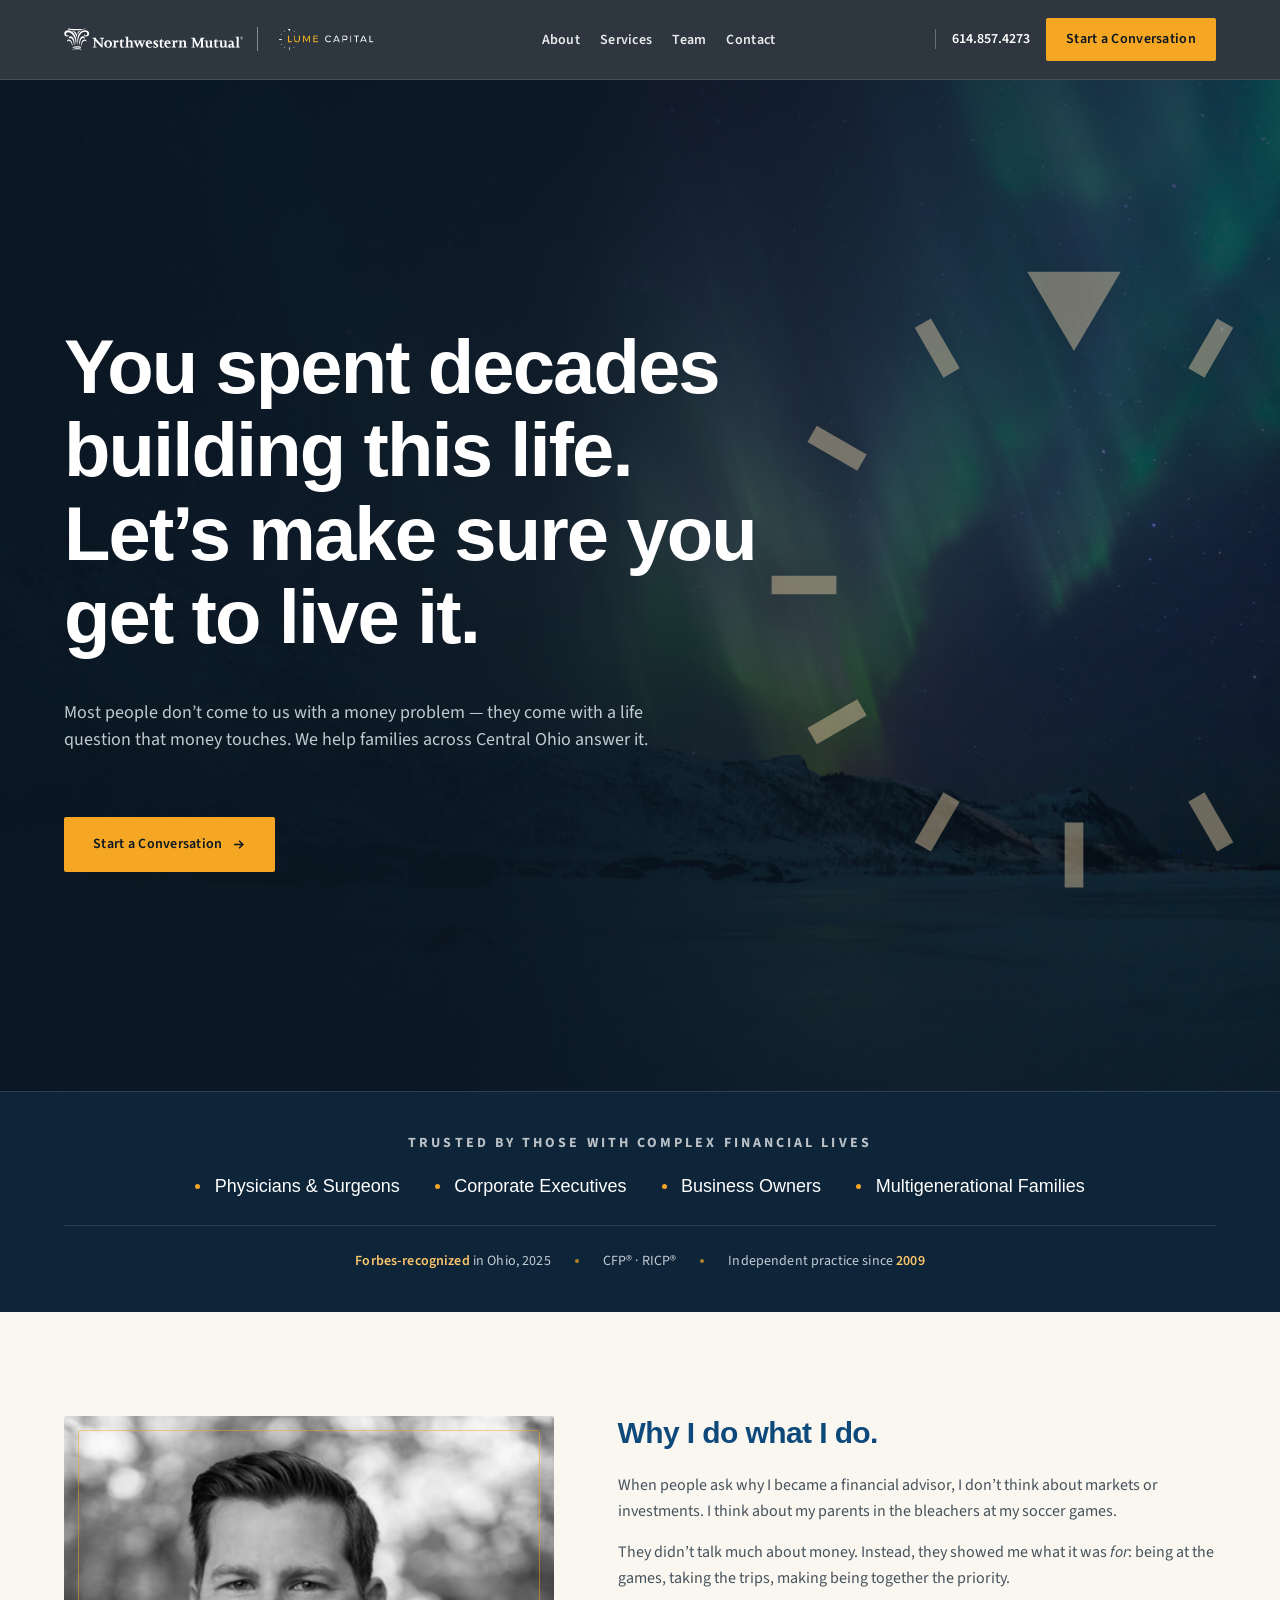
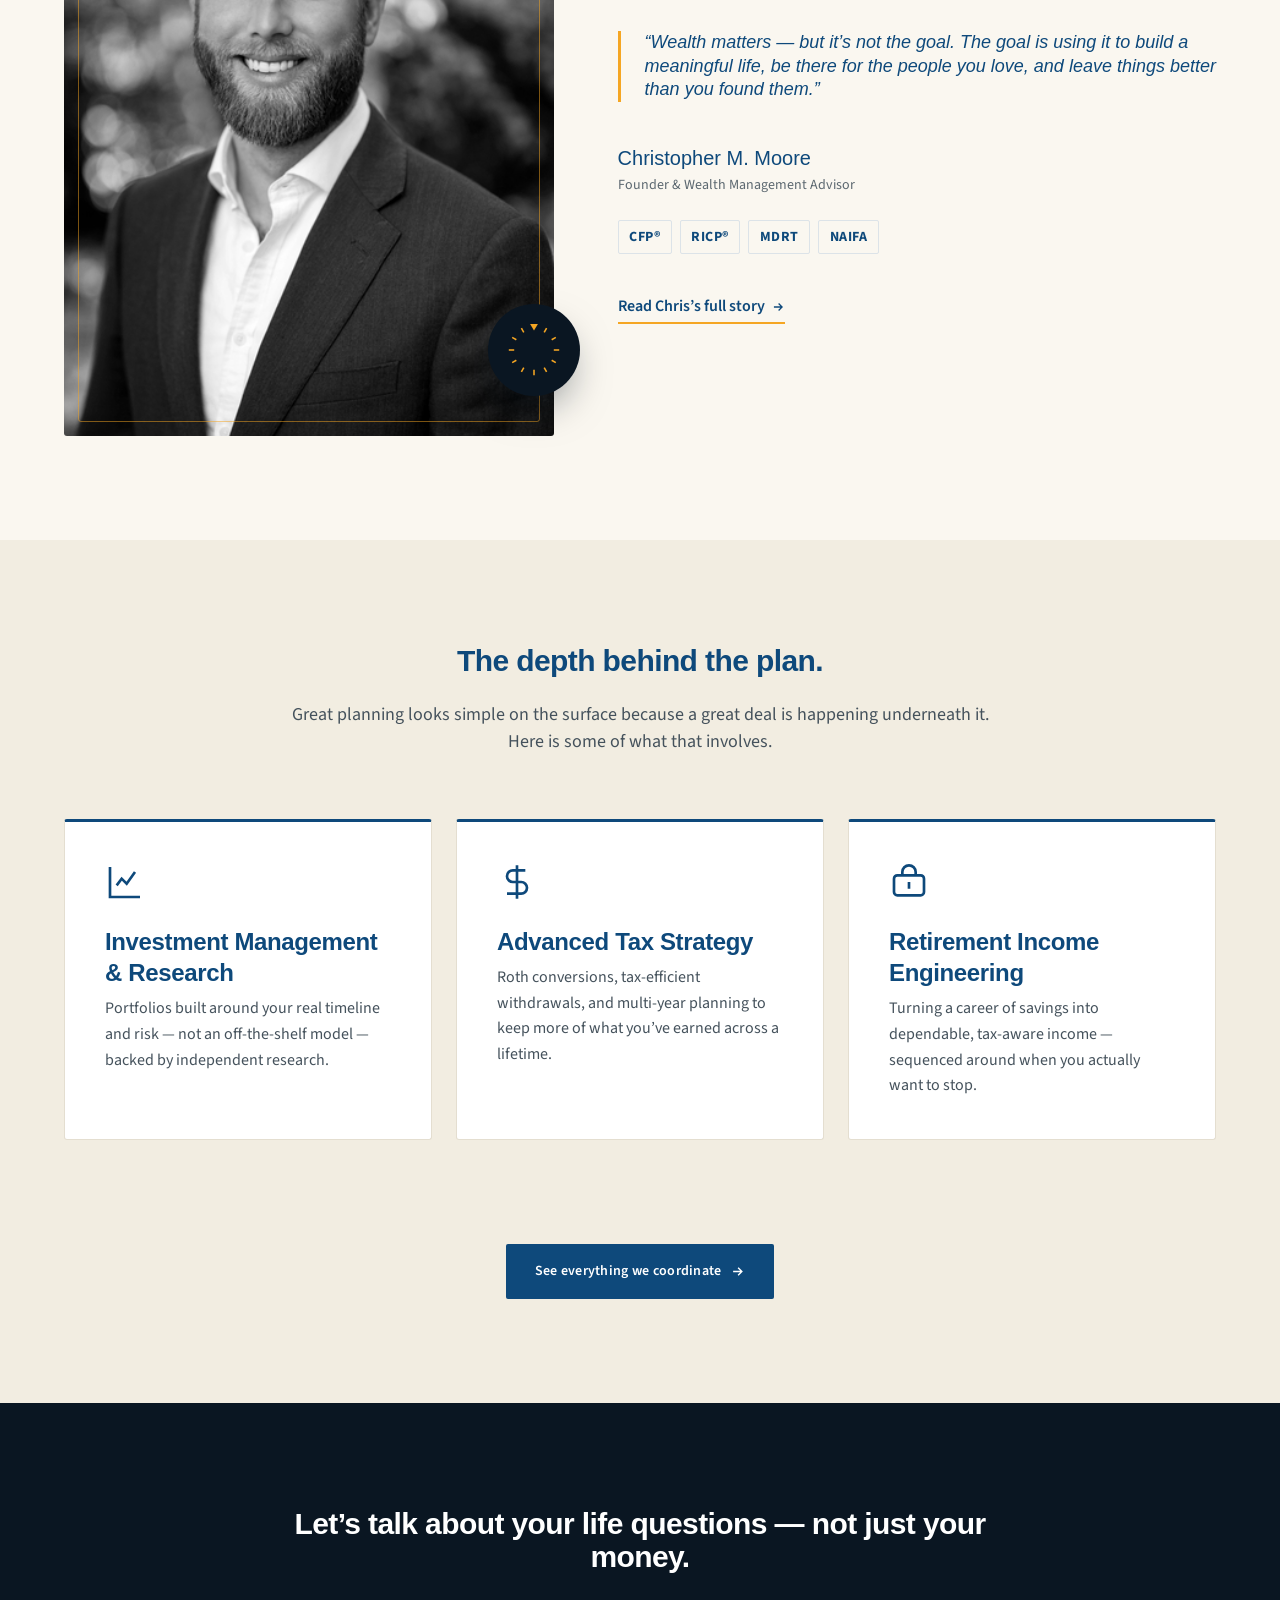
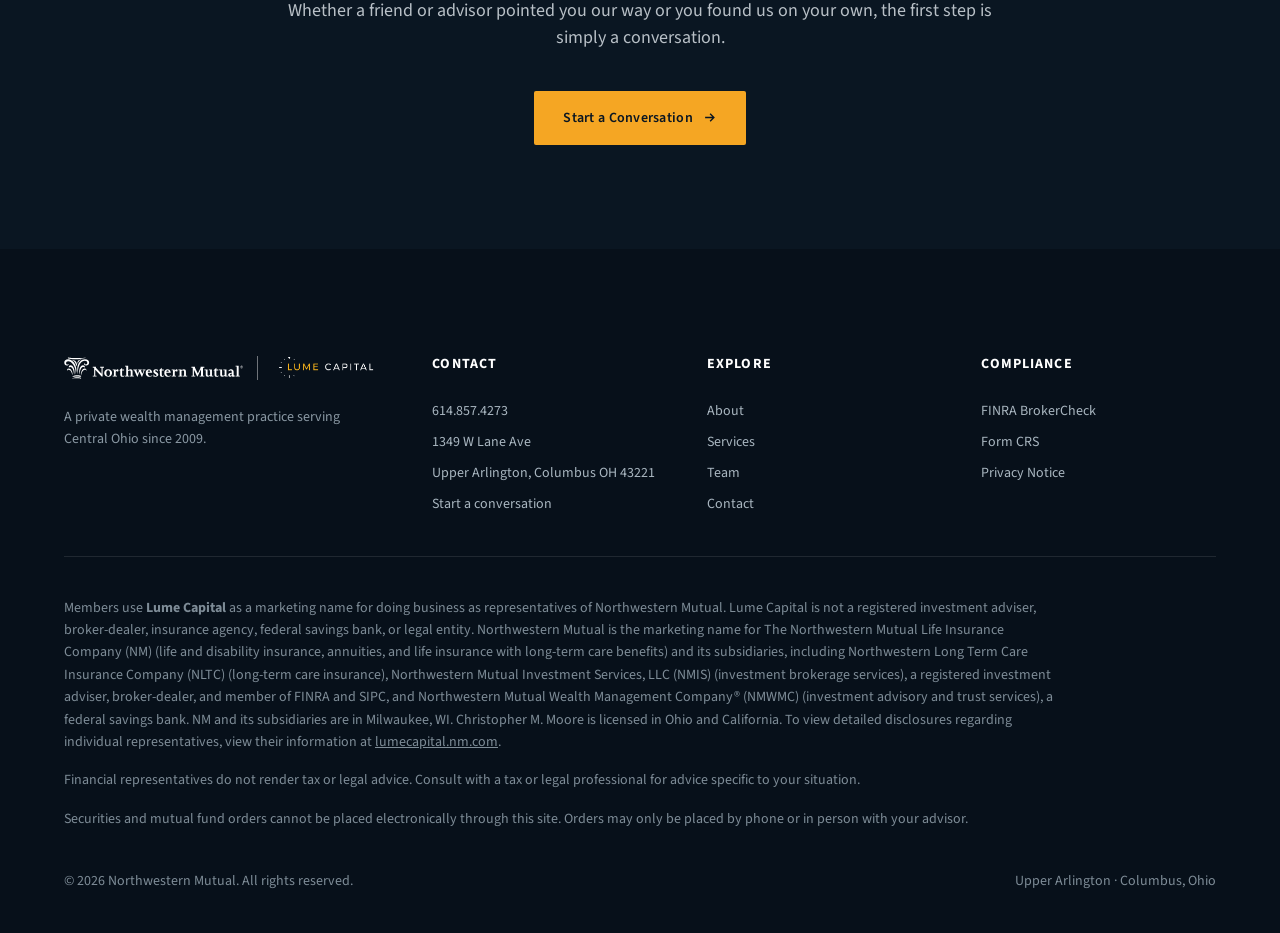
==== index.html @ 6fe20950 "Restructure the Lume site to fit the NWM TWM section catalogue A parallel variant of the single-page" ====
<!DOCTYPE html>
<html lang="en">
<head>
<meta charset="utf-8">
<meta name="viewport" content="width=device-width, initial-scale=1">
<meta name="robots" content="noindex, nofollow">
<title>Lume Capital | Private Wealth Management &middot; Columbus, Ohio</title>
<meta name="description" content="A private wealth management practice serving Central Ohio since 2009. We help physicians, executives, business owners, and families answer the life questions that money touches.">
<link rel="preconnect" href="https://fonts.googleapis.com">
<link rel="preconnect" href="https://fonts.gstatic.com" crossorigin>
<link href="https://fonts.googleapis.com/css2?family=Fraunces:opsz,wght@9..144,500;9..144,600&family=Source+Sans+3:wght@300;400;500;600;700&display=swap" rel="stylesheet">
<link rel="stylesheet" href="lume.css">
</head>
<body>

<!-- ===================================================== LUME DIAL (reusable symbol) -->
<svg width="0" height="0" style="position:absolute;pointer-events:none;" aria-hidden="true" focusable="false">
  <symbol id="lumeDial" viewBox="0 0 100 100">
    <polygon points="43.5,6.5 56.5,6.5 50,17.5" fill="currentColor"/>
    <g stroke="currentColor" stroke-width="2.6" fill="none">
      <line x1="50" y1="8" x2="50" y2="16" transform="rotate(30 50 50)"/>
      <line x1="50" y1="8" x2="50" y2="16" transform="rotate(60 50 50)"/>
      <line x1="50" y1="8" x2="50" y2="17" transform="rotate(90 50 50)"/>
      <line x1="50" y1="8" x2="50" y2="16" transform="rotate(120 50 50)"/>
      <line x1="50" y1="8" x2="50" y2="16" transform="rotate(150 50 50)"/>
      <line x1="50" y1="8" x2="50" y2="17" transform="rotate(180 50 50)"/>
      <line x1="50" y1="8" x2="50" y2="16" transform="rotate(210 50 50)"/>
      <line x1="50" y1="8" x2="50" y2="16" transform="rotate(240 50 50)"/>
      <line x1="50" y1="8" x2="50" y2="17" transform="rotate(270 50 50)"/>
      <line x1="50" y1="8" x2="50" y2="16" transform="rotate(300 50 50)"/>
      <line x1="50" y1="8" x2="50" y2="16" transform="rotate(330 50 50)"/>
    </g>
  </symbol>
</svg>

<header class="site-nav">
  <nav aria-label="Primary">
    <a href="index.html" class="brand" aria-label="Northwestern Mutual, Lume Capital">
      <img src="nwm-logo-horizontal-white.svg" alt="Northwestern Mutual" class="brand-nwm">
      <span class="brand-divider" aria-hidden="true"></span>
      <img src="PNG/2_LumeCapital_FullColor_Reverse_Horizontal.png" alt="Lume Capital" class="brand-lume">
    </a>
    <ul class="nav-links">
      <li><a href="about.html">About</a></li>
      <li><a href="services.html">Services</a></li>
      <li><a href="team.html">Team</a></li>
      <li><a href="contact.html">Contact</a></li>
    </ul>
    <div class="nav-cta">
      <!-- FLAG: every current Lume material (Service Calendar FINAL, both AP pieces) lists
           614.222.6065 as the practice number. 614.857.4273 is James Taylor's direct line
           in the legacy site content. Confirm with Chris before launch. -->
      <span class="nav-divider" aria-hidden="true"></span>
      <a href="tel:+16148574273" class="nav-phone">614.857.4273</a>
      <a href="contact.html" class="btn btn-gold">Start a Conversation</a>
    </div>
    <button class="hamburger" aria-label="Open menu" aria-expanded="false" aria-controls="mobileDrawer" id="hamburgerBtn">
      <svg viewBox="0 0 24 24" fill="none" stroke="#FFFFFF" stroke-width="2"><line x1="3" y1="6" x2="21" y2="6"/><line x1="3" y1="12" x2="21" y2="12"/><line x1="3" y1="18" x2="21" y2="18"/></svg>
    </button>
  </nav>
  <div class="mobile-drawer" id="mobileDrawer">
    <ul>
      <li><a href="about.html">About</a></li>
      <li><a href="services.html">Services</a></li>
      <li><a href="team.html">Team</a></li>
      <li><a href="contact.html">Contact</a></li>
    </ul>
    <div class="mobile-contact">
      <a href="tel:+16148574273" class="nav-phone">614.857.4273</a>
      <a href="contact.html" class="btn btn-gold">Start a Conversation</a>
    </div>
  </div>
</header>

<main id="top">

  <!-- ===================================================== HERO BANNER (1 of 1 on this page)
       TWM Hero Banner 1 — full-width background image, horizontal overlay, Title,
       Subtitle, one CTA. The original eyebrow, two-tone glow headline, second CTA and
       trust bar have no element here; the trust bar moves to the band below. -->
  <section class="hero has-photo">
    <img class="hero-photo" src="hero-northern-lights.jpg" alt=""
         aria-hidden="true" decoding="async" fetchpriority="high">
    <svg class="hero-dial" aria-hidden="true"><use href="#lumeDial"/></svg>
    <div class="hero-inner">
      <div class="hero-copy">
        <h1>You spent decades building this life.<br>Let&rsquo;s make sure you get to live it.</h1>
        <p class="lead">Most people don&rsquo;t come to us with a money problem &mdash; they come with a life question that money touches. We help families across Central Ohio answer it.</p>
        <div class="hero-cta-row">
          <a href="contact.html" class="btn btn-gold">Start a Conversation
            <svg viewBox="0 0 24 24" fill="none" stroke="currentColor" stroke-width="2.2"><path d="M5 12h14M13 6l6 6-6 6"/></svg>
          </a>
        </div>
      </div>
    </div>
  </section>

  <!-- ===================================================== PROOF / AUDIENCE + TRUST -->
  <div class="proof">
    <div class="container proof-inner">
      <span class="proof-label">Trusted by those with complex financial lives</span>
      <div class="proof-items">
        <span class="proof-item">Physicians &amp; Surgeons</span>
        <span class="proof-item">Corporate Executives</span>
        <span class="proof-item">Business Owners</span>
        <span class="proof-item">Multigenerational Families</span>
      </div>
      <div class="trust-line">
        <span><b>Forbes-recognized</b> in Ohio, 2025</span>
        <span class="dot" aria-hidden="true"></span>
        <span>CFP&reg; &middot; RICP&reg;</span>
        <span class="dot" aria-hidden="true"></span>
        <span>Independent practice since <b>2009</b></span>
      </div>
    </div>
  </div>

  <!-- ===================================================== STORY TEASER
       TWM Singular Content 7 — Image Left of Text, optional CTA. The full story lives on
       the About page; this is the condensed version that routes there. -->
  <section id="story" class="story">
    <div class="container">
      <div class="story-grid">
        <div class="story-media">
          <img src="chris-moore-pic.jpg" alt="Christopher M. Moore, founder of Lume Capital, in the firm's Columbus office">
          <span class="story-frame" aria-hidden="true"></span>
          <span class="dial-badge" aria-hidden="true">
            <svg class="dial"><use href="#lumeDial"/></svg>
          </span>
        </div>
        <div class="story-copy">
          <h2>Why I do what I&nbsp;do.</h2>
          <p style="margin-top:var(--space-md);">When people ask why I became a financial advisor, I don&rsquo;t think about markets or investments. I think about my parents in the bleachers at my soccer games.</p>
          <p style="margin-top:var(--space-sm);">They didn&rsquo;t talk much about money. Instead, they showed me what it was <em>for</em>: being at the games, taking the trips, making being together the priority.</p>
          <blockquote>&ldquo;Wealth matters &mdash; but it&rsquo;s not the goal. The goal is using it to build a meaningful life, be there for the people you love, and leave things better than you found them.&rdquo;</blockquote>
          <div class="sig">
            <div class="name">Christopher M. Moore</div>
            <div class="role">Founder &amp; Wealth Management Advisor</div>
            <div class="credmarks"><span>CFP&reg;</span><span>RICP&reg;</span><span>MDRT</span><span>NAIFA</span></div>
          </div>
          <p style="margin-top:var(--space-lg);">
            <a href="about.html" class="textlink">Read Chris&rsquo;s full story
              <svg viewBox="0 0 24 24" fill="none" stroke="currentColor" stroke-width="2.2"><path d="M5 12h14M13 6l6 6-6 6"/></svg>
            </a>
          </p>
        </div>
      </div>
    </div>
  </section>

  <!-- ===================================================== CAPABILITIES TEASER
       TWM Multi-Item Content 7 — 3-column text, left justified. Routes to Services. -->
  <section id="capabilities-teaser" style="background:var(--paper-2);">
    <div class="container">
      <div class="section-head center">
        <h2>The depth behind the plan.</h2>
        <p class="lead">Great planning looks simple on the surface because a great deal is happening underneath it. Here is some of what that involves.</p>
      </div>
      <div class="cap-grid">
        <article class="cap-card">
          <div class="cap-ico"><svg viewBox="0 0 24 24" fill="none" stroke="currentColor" stroke-width="1.6"><path d="M3 3v18h18"/><path d="M7 14l3-4 3 3 5-7"/></svg></div>
          <h3>Investment Management &amp; Research</h3>
          <p>Portfolios built around your real timeline and risk &mdash; not an off-the-shelf model &mdash; backed by independent research.</p>
        </article>
        <article class="cap-card">
          <div class="cap-ico"><svg viewBox="0 0 24 24" fill="none" stroke="currentColor" stroke-width="1.6"><path d="M12 2v20M17 5H9.5a3.5 3.5 0 000 7h5a3.5 3.5 0 010 7H6"/></svg></div>
          <h3>Advanced Tax Strategy</h3>
          <p>Roth conversions, tax-efficient withdrawals, and multi-year planning to keep more of what you&rsquo;ve earned across a lifetime.</p>
        </article>
        <article class="cap-card">
          <div class="cap-ico"><svg viewBox="0 0 24 24" fill="none" stroke="currentColor" stroke-width="1.6"><rect x="3" y="8" width="18" height="12" rx="2"/><path d="M8 8V6a4 4 0 018 0v2M12 12v4"/></svg></div>
          <h3>Retirement Income Engineering</h3>
          <p>Turning a career of savings into dependable, tax-aware income &mdash; sequenced around when you actually want to stop.</p>
        </article>
      </div>
      <div class="blueprint-cta">
        <a href="services.html" class="btn btn-navy">See everything we coordinate
          <svg viewBox="0 0 24 24" fill="none" stroke="currentColor" stroke-width="2.2"><path d="M5 12h14M13 6l6 6-6 6"/></svg>
        </a>
      </div>
    </div>
  </section>

  <!-- ===================================================== CLOSING CTA
       TWM Singular Content 3 — heading, message, optional CTA, background colour only. -->
  <section class="ink-section">
    <div class="container">
      <div class="section-head center" style="margin-bottom:var(--space-lg);">
        <h2>Let&rsquo;s talk about your life questions &mdash; not just your money.</h2>
        <p class="lead">Whether a friend or advisor pointed you our way or you found us on your own, the first step is simply a conversation.</p>
      </div>
      <div class="blueprint-cta" style="margin-top:0;">
        <a href="contact.html" class="btn btn-gold">Start a Conversation
          <svg viewBox="0 0 24 24" fill="none" stroke="currentColor" stroke-width="2.2"><path d="M5 12h14M13 6l6 6-6 6"/></svg>
        </a>
      </div>
    </div>
  </section>

</main>

<footer>
  <div class="container">
    <div class="footer-top">
      <div class="footer-brand">
        <div class="brand">
          <img src="nwm-logo-horizontal-white.svg" alt="Northwestern Mutual" class="brand-nwm">
          <span class="brand-divider" aria-hidden="true"></span>
          <img src="PNG/2_LumeCapital_FullColor_Reverse_Horizontal.png" alt="Lume Capital" class="brand-lume">
        </div>
        <p>A private wealth management practice serving Central Ohio since 2009.</p>
      </div>
      <div class="footer-col">
        <h5>Contact</h5>
        <ul>
          <li><a href="tel:+16148574273">614.857.4273</a></li>
          <li>1349 W Lane Ave</li>
          <li>Upper Arlington, Columbus OH 43221</li>
          <li><a href="contact.html">Start a conversation</a></li>
        </ul>
      </div>
      <div class="footer-col">
        <h5>Explore</h5>
        <ul>
          <li><a href="about.html">About</a></li>
          <li><a href="services.html">Services</a></li>
          <li><a href="team.html">Team</a></li>
          <li><a href="contact.html">Contact</a></li>
        </ul>
      </div>
      <div class="footer-col">
        <h5>Compliance</h5>
        <ul>
          <li><a href="#">FINRA BrokerCheck</a></li>
          <li><a href="#">Form CRS</a></li>
          <li><a href="#">Privacy Notice</a></li>
        </ul>
      </div>
    </div>
    <div class="footer-legal">
      <p>Members use <strong>Lume Capital</strong> as a marketing name for doing business as representatives of Northwestern Mutual. Lume Capital is not a registered investment adviser, broker-dealer, insurance agency, federal savings bank, or legal entity. Northwestern Mutual is the marketing name for The Northwestern Mutual Life Insurance Company (NM) (life and disability insurance, annuities, and life insurance with long-term care benefits) and its subsidiaries, including Northwestern Long Term Care Insurance Company (NLTC) (long-term care insurance), Northwestern Mutual Investment Services, LLC (NMIS) (investment brokerage services), a registered investment adviser, broker-dealer, and member of FINRA and SIPC, and Northwestern Mutual Wealth Management Company&reg; (NMWMC) (investment advisory and trust services), a federal savings bank. NM and its subsidiaries are in Milwaukee, WI. Christopher M. Moore is licensed in Ohio and California. To view detailed disclosures regarding individual representatives, view their information at <a href="https://lumecapital.nm.com">lumecapital.nm.com</a>.</p>
      <p>Financial representatives do not render tax or legal advice. Consult with a tax or legal professional for advice specific to your situation.</p>
      <p>Securities and mutual fund orders cannot be placed electronically through this site. Orders may only be placed by phone or in person with your advisor.</p>
    </div>
    <div class="footer-bottom">
      <span>&copy; 2026 Northwestern Mutual. All rights reserved.</span>
      <span>Upper Arlington &middot; Columbus, Ohio</span>
    </div>
  </div>
</footer>

<script>
  // Mobile drawer. This is the only JavaScript in the build — navigation, not motion.
  // The scroll-reveal IntersectionObserver from the single-page version is gone: TWM
  // permits hover states and accordions, not movement triggered by scrolling.
  document.getElementById('hamburgerBtn').addEventListener('click', function () {
    var drawer = document.getElementById('mobileDrawer');
    var isOpen = drawer.classList.toggle('open');
    this.setAttribute('aria-expanded', isOpen ? 'true' : 'false');
  });
</script>

</body>
</html>
---- lume.css ----
:root {
    /* === INK / NIGHT — the dark ground where the "lume" glows (reading a watch dial in the dark) === */
    --ink:        #0A1622;   /* near-black navy — hero + dark sections */
    --ink-2:      #0E2438;   /* raised panels on ink */
    --ink-line:   rgba(255,255,255,0.12);

    /* === NAVY — NM-derived anchor, headlines on light === */
    --navy:       #0E497B;
    --navy-deep:  #0A3860;
    --navy-tint:  #E9F0F7;

    /* === GOLD — the luminescent accent, sampled from the Lume mark === */
    --gold:       #F5A623;   /* warm dial-gold — accents, dials, button fills (not text on light) */
    --gold-soft:  #FBC66B;   /* gold text on the dark "ink" ground */
    --gold-deep:  #8A5E12;   /* WCAG-AA gold for small text on light (5.3:1 on --paper) */
    --glow:       rgba(245,166,35,0.55);

    /* === PAPER — warm bone instead of clinical white (more UHNW than pure #FFF) === */
    --paper:      #FAF7F0;
    --paper-2:    #F2EDE1;
    --surface:    #FFFFFF;

    /* === Neutrals / text === */
    --ink-text:   #16232E;   /* body on light */
    --slate:      #45525C;
    --slate-muted:#5C6870;   /* darkened for WCAG-AA (5.3:1 on --paper) */
    --line:       #E4DED0;   /* warm hairline */
    --line-cool:  #DCE3E8;

    /* === Type ===
       PRIMARY (display/headlines/brand): Akzidenz-Grotesk — licensed in production,
       falls back to Helvetica/Arial locally. SECONDARY (body): Source Sans 3. */
    --sans-display: 'Akzidenz-Grotesk', 'Akzidenz-Grotesk Pro', 'Akzidenz-Grotesk Next',
                    'Neue Haas Grotesk', 'Helvetica Neue', Helvetica, Arial, sans-serif;
    --sans:  'Source Sans 3', system-ui, sans-serif;
    --font-num: 'Fraunces', Georgia, 'Times New Roman', serif; /* numeral accent only */

    /* === Type scale (mobile-first; desktop sizes stepped up in the @media below) === */
    --text-hero:   clamp(2.5rem, 6vw, 4.75rem); /* hero display only: 40 → 76, fluid */
    --text-h1:     2rem;      /* 32 mobile / 40 desktop */
    --text-h2:     1.5rem;    /* 24 / 30 — also large display numerals */
    --text-h3:     1.25rem;   /* 20 / 24 — card & step titles, the questions */
    --text-h4:     1.125rem;  /* 18 / 20 — names, small subheads */
    --text-accent: 1.125rem;  /* 18 — leads, block quotes, accents */
    --text-body:   1rem;      /* 16 — body copy, inputs */
    --text-small:  0.875rem;  /* 14 — labels, captions, meta (smallest) */

    /* === Line-heights === */
    --leading-tight:   1.1;   /* h1 / h2 / display numerals */
    --leading-snug:    1.3;   /* h3 / h4 / block quotes */
    --leading-normal:  1.5;   /* leads / accents */
    --leading-relaxed: 1.6;   /* body / long-form */

    --tracking-wider: 0.22em;
    --tracking-wide:  0.08em;

    --space-xs: 0.5rem;
    --space-sm: 1rem;
    --space-md: 1.5rem;
    --space-lg: 2.5rem;
    --space-xl: 4rem;
    --space-2xl: 6.5rem;

    --maxw: 1200px;
  }

  /* Desktop type step-up — headings only; body / accent / small hold constant across devices */
  @media (min-width: 768px) {
    :root {
      --text-h1: 2.5rem;   /* 40 */
      --text-h2: 1.875rem; /* 30 */
      --text-h3: 1.5rem;   /* 24 */
      --text-h4: 1.25rem;  /* 20 */
    }
  }

  * { margin: 0; padding: 0; box-sizing: border-box; }

  html { scroll-behavior: smooth; }

  body {
    font-family: var(--sans);
    font-size: var(--text-body);
    color: var(--ink-text);
    background: var(--paper);
    line-height: var(--leading-relaxed);
    -webkit-font-smoothing: antialiased;
    text-rendering: optimizeLegibility;
  }

  img { max-width: 100%; display: block; }
  a { color: inherit; text-decoration: none; }

  .container { max-width: var(--maxw); margin: 0 auto; padding: 0 var(--space-md); }
  .narrow { max-width: 760px; }

  /* === Type scale === */
  h1, h2, h3, h4 { font-family: var(--sans-display); color: var(--navy); font-weight: 700; line-height: var(--leading-tight); }

  h1 { font-size: var(--text-h1); letter-spacing: -0.025em; }
  h2 { font-size: var(--text-h2); letter-spacing: -0.02em; }
  h3 { font-size: var(--text-h3); line-height: var(--leading-snug); letter-spacing: -0.015em; font-weight: 600; }
  h4 { font-size: var(--text-h4); line-height: var(--leading-snug); letter-spacing: -0.01em; font-weight: 600; }

  p { font-size: var(--text-body); color: var(--slate); }

  .lead {
    font-size: var(--text-accent);
    line-height: var(--leading-normal);
    color: var(--slate);
    font-weight: 400;
  }

  /* TWM: the .eyebrow rules are removed with their markup. No TWM section offers a
     small label above the heading — a section has an intro Title and paragraph, nothing
     that sits above the Title. Where an eyebrow carried real information it has been
     folded into the heading rather than dropped. */

  .kicker-serif { font-family: var(--sans-display); font-weight: 600; color: var(--gold-deep); }

  /* === Buttons === */
  .btn {
    display: inline-flex;
    align-items: center;
    gap: 0.55rem;
    font-family: var(--sans);
    font-weight: 600;
    font-size: var(--text-small);
    letter-spacing: 0.02em;
    padding: 0.95rem 1.75rem;
    border-radius: 2px;
    border: 1px solid transparent;
    cursor: pointer;
    transition: transform .18s ease, background .18s ease, color .18s ease, box-shadow .18s ease;
  }
  .btn svg { width: 15px; height: 15px; transition: transform .18s ease; }
  .btn:hover svg { transform: translateX(3px); }

  .btn-gold { background: var(--gold); color: var(--ink); box-shadow: 0 0 0 rgba(245,166,35,0); }
  .btn-gold:hover { background: var(--gold-soft); transform: translateY(-2px); box-shadow: 0 12px 30px -8px var(--glow); }

  .btn-navy { background: var(--navy); color: #fff; }
  .btn-navy:hover { background: var(--navy-deep); transform: translateY(-2px); }

  .btn-outline { background: transparent; border-color: rgba(255,255,255,0.35); color: #fff; }
  .btn-outline:hover { border-color: var(--gold); color: var(--gold-soft); }

  .btn-outline-navy { background: transparent; border-color: var(--navy); color: var(--navy); }
  .btn-outline-navy:hover { background: var(--navy); color: #fff; }

  .textlink {
    font-weight: 600;
    color: var(--navy);
    display: inline-flex;
    align-items: center;
    gap: 0.4rem;
    border-bottom: 2px solid var(--gold);
    padding-bottom: 2px;
  }
  .textlink svg { width: 14px; height: 14px; transition: transform .18s ease; }
  .textlink:hover svg { transform: translateX(3px); }

  /* === Watch-dial motif ===
     Rebuilt to follow the Lume logo exactly: 12 bold hour ticks (cardinals slightly
     longer) with a filled triangle at the 12 marker. Defined once as <symbol id="lumeDial">
     at the top of <body> and referenced via <use>. Stroke weight is proportional to size,
     so it reads like the logo at any scale. Colored/opacity-tuned per instance via `color`. */
  .dial { display: block; }

  /* === Sections === */
  section { padding: var(--space-2xl) 0; }
  .section-head { max-width: 720px; margin-bottom: var(--space-xl); }
  .section-head.center { margin-inline: auto; text-align: center; }
  .section-head .lead { margin-top: var(--space-md); }

  .ink-section { background: var(--ink); color: #EAF0F5; position: relative; overflow: hidden; }
  .ink-section h1, .ink-section h2, .ink-section h3 { color: #fff; }
  .ink-section p, .ink-section .lead { color: rgba(233,240,245,0.78); }

  /* ============================================================= NAV */
  header.site-nav {
    position: sticky; top: 0; z-index: 100;
    background: rgba(10,22,34,0.85);
    backdrop-filter: saturate(140%) blur(10px);
    border-bottom: 1px solid var(--ink-line);
  }
  nav {
    display: flex; align-items: center; justify-content: space-between;
    gap: var(--space-sm);
    padding: 1.1rem var(--space-md);
    max-width: var(--maxw); margin: 0 auto;
  }
  /* LUME IS THE HERO. NM is a small, subordinate line beneath — not a co-equal lockup. */
  /* Co-brand lockup: Northwestern Mutual first, vertical divider, then Lume Capital —
     matched heights so neither mark dominates. Same order/scale on mobile and desktop. */
  .brand { display: flex; flex-direction: row; align-items: center; gap: 0.9rem; flex: none; }
  .brand .brand-nwm  { height: 22px; width: auto; max-width: none; }
  .brand .brand-lume { height: 28.6px; width: auto; max-width: none; } /* NWM baseline +30% */
  .brand .brand-divider { flex: none; width: 1px; height: 24px; background: rgba(255,255,255,0.42); }
  nav ul.nav-links { display: flex; gap: 1.25rem; list-style: none; flex: none; }
  nav ul.nav-links a {
    font-size: var(--text-small); font-weight: 600; color: rgba(255,255,255,0.9);
    letter-spacing: 0.02em; position: relative; padding: 0.25rem 0; white-space: nowrap;
  }
  nav ul.nav-links a::after {
    content: ""; position: absolute; left: 0; bottom: -2px; width: 0; height: 1.5px;
    background: var(--gold); transition: width .2s ease;
  }
  nav ul.nav-links a:hover { color: #fff; }
  nav ul.nav-links a:hover::after { width: 100%; }
  .nav-cta { display: flex; align-items: center; gap: var(--space-sm); flex: none; }
  /* Hairline between the nav links and the utility cluster: without it the phone number
     sits close enough to "Team" to read as a sixth nav item rather than a way to call. */
  .nav-divider { flex: none; width: 1px; height: 20px; background: rgba(255,255,255,0.28); }
  .nav-phone { font-size: var(--text-small); font-weight: 600; color: #fff; white-space: nowrap; }
  .nav-cta .btn { padding: 0.6rem 1.2rem; font-size: var(--text-small); }
  .hamburger { display: none; background: none; border: none; cursor: pointer; }
  .hamburger svg { width: 26px; height: 26px; }

  .mobile-drawer { display: none; flex-direction: column; gap: var(--space-md); padding: var(--space-md); background: var(--ink); border-top: 1px solid var(--ink-line); }
  .mobile-drawer.open { display: flex; }
  .mobile-drawer ul { list-style: none; display: flex; flex-direction: column; gap: var(--space-sm); }
  .mobile-drawer a { font-size: var(--text-body); font-weight: 600; color: #fff; }
  .mobile-contact { display: flex; flex-direction: column; gap: var(--space-sm); padding-top: var(--space-sm); border-top: 1px solid var(--ink-line); }
  .mobile-contact .btn { text-align: center; justify-content: center; }

  /* Six nav items + the two-logo lockup + phone + CTA need roughly 1200px of bar to sit
     comfortably, so the drawer takes over below 1080px rather than the old 940px — at
     940px the row overflowed and "Team" collided with the phone number. */
  @media (max-width: 1080px) {
    nav ul.nav-links, .nav-cta { display: none; }
    .hamburger { display: block; }
  }
  /* Between 1081px and the full 1200px container there is room, but not slack — pull the
     gaps and the phone in rather than letting anything touch. */
  @media (min-width: 1081px) and (max-width: 1259px) {
    nav ul.nav-links { gap: 1rem; }
    .nav-cta { gap: var(--space-sm); }
    .nav-phone { display: none; }
    nav { padding-inline: var(--space-sm); }
  }
  /* Keep the two-logo lockup on one line next to the menu button on phones */
  @media (max-width: 560px) {
    .brand { gap: 0.6rem; }
    .brand .brand-nwm  { height: 18px; }
    .brand .brand-lume { height: 23.4px; } /* NWM baseline +30% */
    .brand .brand-divider { height: 24px; }
  }

  /* ============================================================= HERO (cinematic night)
     Layer stack, back to front — every layer gets an explicit z-index so the optional
     photo can slot underneath the scrim without reordering the markup:
       0  .hero-photo   optional background image (absent = flat --ink fill)
       1  .hero::before scrim / brand grade — carries legibility AND the gold glow
       2  .hero-dial    the signature watch dial, overlaid on whatever is behind it
       3  .hero-inner   the copy */
  .hero { position: relative; background: var(--ink); color: #fff; overflow: hidden; isolation: isolate; }
  /* Soft golden "lume" glow rising from lower-left, like light off a dial */
  .hero::before {
    content: ""; position: absolute; inset: 0; z-index: 1;
    background:
      radial-gradient(120% 90% at 82% 18%, rgba(14,73,123,0.55) 0%, rgba(10,22,34,0) 55%),
      radial-gradient(60% 55% at 12% 108%, rgba(245,166,35,0.16) 0%, rgba(10,22,34,0) 60%);
    pointer-events: none;
  }

  /* --- Optional photographic hero -------------------------------------------------
     Add class `has-photo` to <section class="hero"> and drop in an <img class="hero-photo">.
     Remove both and the hero falls straight back to the flat-ink treatment. */
  .hero-photo {
    position: absolute; inset: 0; z-index: 0;
    width: 100%; height: 100%;
    object-fit: cover; object-position: 66% 48%; /* hold the aurora column right of the copy */
    /* This plate is already a deep violet-navy close to --ink, so it needs only a light
       touch — the heavy grade the section once carried would crush it to mud. */
    filter: saturate(0.88) contrast(1.03) brightness(0.94);
    pointer-events: none; user-select: none;
  }
  /* With a photo behind it the scrim has to do real work: a left-to-right ramp keeps the
     copy column near-solid ink while the aurora stays visible on the right, and a vertical
     wash kills the bright snow along the bottom edge. Brand glows ride on top of both. */
  .hero.has-photo::before {
    background:
      linear-gradient(97deg,  rgba(10,22,34,0.94) 0%, rgba(10,22,34,0.90) 42%, rgba(10,22,34,0.58) 68%, rgba(10,22,34,0.22) 100%),
      linear-gradient(180deg, rgba(10,22,34,0.40) 0%, rgba(10,22,34,0.12) 45%, rgba(10,22,34,0.66) 100%),
      radial-gradient(120% 90% at 82% 18%, rgba(14,73,123,0.32) 0%, rgba(10,22,34,0) 58%),
      radial-gradient(60% 55% at 12% 108%, rgba(245,166,35,0.18) 0%, rgba(10,22,34,0) 60%);
  }
  /* Large faint watch dial bleeding off the right edge — the signature Lume motif */
  .hero-dial {
    position: absolute; top: 50%; right: -12%; transform: translateY(-50%);
    width: min(720px, 68vw); height: min(720px, 68vw);
    color: rgba(245,166,35,0.30);
    pointer-events: none; z-index: 2;
  }
  /* Over a photo the dial crosses both bright and dark passages, so it needs a warmer,
     slightly stronger tint plus a dark halo to hold its edge against the aurora. */
  .hero.has-photo .hero-dial {
    color: rgba(255,226,178,0.40);
    filter: drop-shadow(0 0 16px rgba(10,22,34,0.65));
  }
  .hero-inner {
    position: relative; z-index: 3;
    max-width: var(--maxw); margin: 0 auto;
    padding: clamp(4.5rem, 11vw, 9rem) var(--space-md) clamp(4rem, 9vw, 8rem);
  }
  .hero-copy { max-width: 760px; }
  /* TWM Hero Banners carry a Title and a Subtitle in one colour — no two-tone headline,
     so the .glow span is gone and the whole line is white. */
  .hero h1 { font-size: var(--text-hero); color: #fff; }
  .hero .lead { color: rgba(233,240,245,0.82); margin: var(--space-lg) 0 var(--space-xl); max-width: 620px; }
  /* One CTA per Hero Banner. The row is kept (rather than collapsed to a bare link) so a
     second CTA can return without restyling, if TWM turns out to allow it. */
  .hero-cta-row { display: flex; align-items: center; gap: var(--space-md); flex-wrap: wrap; }

  /* ============================================================= PAGE HEADER
     Services / Team / Contact open on a solid-colour band rather than a photograph —
     the Banner Text 1 pattern (background colour required, background image optional).
     No licensed plates exist for those pages and none are needed; this also leaves each
     page's single Hero Banner allowance unspent. */
  .page-header { position: relative; overflow: hidden; background: var(--ink); color: #fff; }
  .page-header::before {
    content: ""; position: absolute; inset: 0; z-index: 1; pointer-events: none;
    background:
      radial-gradient(120% 90% at 84% 12%, rgba(14,73,123,0.50) 0%, rgba(10,22,34,0) 58%),
      radial-gradient(58% 55% at 10% 108%, rgba(245,166,35,0.14) 0%, rgba(10,22,34,0) 62%);
  }
  .page-header .ph-dial {
    position: absolute; top: 50%; right: -6%; transform: translateY(-50%);
    width: min(420px, 46vw); height: min(420px, 46vw);
    color: rgba(245,166,35,0.16); pointer-events: none; z-index: 2;
  }
  .page-header-inner {
    position: relative; z-index: 3;
    max-width: var(--maxw); margin: 0 auto;
    padding: clamp(3.25rem, 7vw, 5.5rem) var(--space-md) clamp(3rem, 6vw, 4.75rem);
  }
  .page-header h1 { font-size: var(--text-h1); color: #fff; max-width: 18ch; }
  .page-header .lead { color: rgba(233,240,245,0.82); margin-top: var(--space-md); max-width: 620px; }

  /* ============================================================= PROOF / AUDIENCE STRIP
     Now carries the trust signals too. In the original these lived inside the hero, but a
     Hero Banner has no element for them; folding them in here keeps them directly below
     the hero without adding a second consecutive strip. */
  .proof { background: var(--ink-2); color: #fff; padding: var(--space-lg) 0; border-top: 1px solid var(--ink-line); }
  /* Label on its own centered line, then the audiences on one aligned row below */
  .proof-inner { display: flex; flex-direction: column; align-items: center; gap: 1.1rem; text-align: center; }
  .trust-line {
    margin-top: 0.4rem; padding-top: var(--space-md);
    border-top: 1px solid var(--ink-line); width: 100%;
    display: flex; flex-wrap: wrap; align-items: center; justify-content: center; gap: 0.7rem 1.5rem;
    font-size: var(--text-small); letter-spacing: 0.01em; color: rgba(233,240,245,0.82);
  }
  .trust-line b { color: var(--gold-soft); font-weight: 600; }
  .trust-line .dot { width: 4px; height: 4px; border-radius: 50%; background: var(--gold); opacity: .7; }
  .proof-label { font-size: var(--text-small); letter-spacing: var(--tracking-wider); text-transform: uppercase; color: rgba(255,255,255,0.72); font-weight: 700; }
  .proof-items { display: flex; flex-wrap: wrap; justify-content: center; align-items: center; gap: 0.7rem 2.2rem; }
  .proof-item { font-family: var(--sans-display); font-size: var(--text-accent); color: #fff; font-weight: 500; display: inline-flex; align-items: center; gap: 0.9rem; }
  .proof-item::before { content: ""; width: 5px; height: 5px; border-radius: 50%; background: var(--gold); }

  /* ============================================================= STORY (Chris) */
  .story-grid { display: grid; grid-template-columns: 0.9fr 1.1fr; gap: clamp(2rem, 5vw, var(--space-2xl)); align-items: start; }
  .story-media { position: relative; }
  .story-media img { width: 100%; height: 620px; object-fit: cover; object-position: center 20%; border-radius: 3px; filter: grayscale(100%) contrast(1.03); }
  .story-media .story-frame {
    position: absolute; inset: 14px; border: 1px solid var(--gold); opacity: 0.5;
    border-radius: 3px; pointer-events: none;
  }
  .story-media .dial-badge {
    position: absolute; right: -26px; bottom: 40px; width: 92px; height: 92px;
    background: var(--ink); color: var(--gold); border-radius: 50%;
    display: grid; place-items: center; box-shadow: 0 18px 40px -12px rgba(10,22,34,0.5);
  }
  .story-media .dial-badge .dial { width: 60px; height: 60px; color: var(--gold); }
  .story blockquote {
    font-family: var(--sans-display); font-size: var(--text-accent); line-height: var(--leading-snug);
    font-style: italic; color: var(--navy); font-weight: 500; margin: var(--space-lg) 0;
    padding-left: var(--space-md); border-left: 3px solid var(--gold);
  }
  .story .sig { margin-top: var(--space-lg); }
  .story .sig .name { font-family: var(--sans-display); font-size: var(--text-h4); color: var(--navy); }
  .story .sig .role { font-size: var(--text-small); color: var(--slate-muted); }
  .story .credmarks { display: flex; gap: 0.5rem; flex-wrap: wrap; margin-top: var(--space-md); }
  .credmarks span {
    font-size: var(--text-small); font-weight: 700; letter-spacing: 0.04em; color: var(--navy);
    border: 1px solid var(--line-cool); padding: 0.3rem 0.65rem; border-radius: 2px;
  }

  /* ============================================================= WHO WE SERVE */
  .serve-grid { display: grid; grid-template-columns: repeat(2, 1fr); gap: 1px; background: var(--line); border: 1px solid var(--line); border-radius: 3px; overflow: hidden; }
  .serve-card { background: var(--paper); padding: clamp(1.75rem, 3vw, var(--space-lg)); transition: background .2s ease; }
  .serve-card:hover { background: var(--surface); }
  .serve-num { font-family: var(--sans-display); font-size: var(--text-small); color: var(--gold-deep); letter-spacing: 0.1em; }
  .serve-card h3 { margin: var(--space-sm) 0 0.65rem; }
  .serve-card p { font-size: var(--text-body); }
  .serve-card ul { list-style: none; margin-top: var(--space-md); display: flex; flex-direction: column; gap: 0.5rem; }
  .serve-card li { position: relative; padding-left: 1.35rem; font-size: var(--text-body); color: var(--slate); }
  .serve-card li::before { content: ""; position: absolute; left: 0; top: 0.62em; width: 6px; height: 6px; border-radius: 50%; background: var(--gold); }

  /* ============================================================= THE LUME BLUEPRINT (process) */
  .blueprint { position: relative; overflow: hidden; }
  .blueprint::before {
    content: ""; position: absolute; top: -20%; left: -8%; width: 480px; height: 480px;
    color: rgba(245,166,35,0.10); pointer-events: none;
  }
  /* TWM: 3-up, not 5-up. No TWM section renders five columns; Sequential Content tops
     out at a 3-column tile format, so the five steps wrap 3 + 2. */
  .steps { display: grid; grid-template-columns: repeat(3, 1fr); gap: var(--space-xl) var(--space-md); margin-top: var(--space-xl); }
  .step { text-align: center; position: relative; }
  .step-ring { width: 108px; height: 108px; margin: 0 auto var(--space-md); position: relative; display: grid; place-items: center; }
  .step-ring .dial { width: 108px; height: 108px; color: rgba(251,198,107,0.55); position: absolute; inset: 0; }
  .step-ring .step-num { font-family: var(--sans-display); font-size: var(--text-h2); color: var(--gold-soft); font-weight: 500; }
  .step h3 { color: #fff; font-size: var(--text-h4); margin-bottom: 0.4rem; }
  .step p { font-size: var(--text-small); color: rgba(233,240,245,0.68); }
  /* Connecting hairline between steps. At 3-up the run breaks after every third tile,
     so the rule targets "not the last in a row" rather than "not the last overall" —
     otherwise step 03 would trail a line into empty space at the row's end. */
  .step:not(:nth-child(3n)):not(:last-child)::after {
    content: ""; position: absolute; top: 54px; right: -50%; width: 100%; height: 1px;
    background: linear-gradient(90deg, rgba(245,166,35,0.4), rgba(245,166,35,0.05)); z-index: 0;
  }
  .blueprint-cta { text-align: center; margin-top: var(--space-2xl); }

  /* The ongoing partnership that follows implementation, framed as continued growth
     rather than a review schedule */
  .fw-cadence {
    max-width: 780px; margin: var(--space-xl) auto 0; text-align: center;
    font-size: var(--text-accent); line-height: var(--leading-normal); color: rgba(233,240,245,0.82);
  }
  .fw-cadence b { color: var(--gold-soft); font-weight: 600; }

  /* ============================================================= SCOPE BAND (WM = IC + AP + RM)
     Second layer of the Framework: the five steps are the JOURNEY, this is the SCOPE.
     Chris's wealth-management formula translated out of its initials — Investment
     Consulting + Advanced Planning (Enhancement / Transfer / Protection / Giving)
     + Relationship Management (his team, plus the Professional Network). */
  .wm-band { margin-top: var(--space-2xl); padding-top: var(--space-xl); border-top: 1px solid var(--ink-line); }
  .wm-grid { display: grid; grid-template-columns: repeat(3, 1fr); gap: var(--space-md); }
  .wm-card {
    background: var(--ink-2); border: 1px solid var(--ink-line); border-top: 2px solid var(--gold);
    border-radius: 3px; padding: var(--space-lg);
  }
  .wm-card h3 { color: #fff; font-size: var(--text-h4); margin-bottom: 0.5rem; }
  .wm-card > p { color: rgba(233,240,245,0.75); font-size: var(--text-body); }
  .wm-sub { list-style: none; margin-top: var(--space-md); display: flex; flex-direction: column; gap: 0.65rem; }
  .wm-sub li { position: relative; padding-left: 1.35rem; font-size: var(--text-small); color: rgba(233,240,245,0.82); line-height: var(--leading-normal); }
  .wm-sub li::before { content: ""; position: absolute; left: 0; top: 0.55em; width: 6px; height: 6px; border-radius: 50%; background: var(--gold); }
  .wm-sub b { color: #fff; font-weight: 600; }

  /* ============================================================= CAPABILITIES (sophistication) */
  .cap-grid { display: grid; grid-template-columns: repeat(3, 1fr); gap: var(--space-md); }
  .cap-card {
    background: var(--surface); border: 1px solid var(--line);
    border-top: 3px solid var(--navy); border-radius: 3px;
    padding: var(--space-lg); transition: transform .18s ease, box-shadow .18s ease, border-color .18s ease;
  }
  .cap-card:hover { transform: translateY(-4px); box-shadow: 0 20px 40px -22px rgba(14,73,123,0.35); border-top-color: var(--gold); }
  .cap-card .cap-ico { width: 40px; height: 40px; color: var(--navy); margin-bottom: var(--space-md); }
  .cap-card .cap-ico svg { width: 100%; height: 100%; }
  .cap-card h3 { font-size: var(--text-h3); margin-bottom: 0.5rem; }
  .cap-card p { font-size: var(--text-body); }

  /* ============================================================= SUCCESS CHANGES THE QUESTIONS
     Five "statement cards". The QUESTION is all you see at rest — recognition before
     explanation. Clicking a card reveals the theme (Purpose / Stewardship / Family /
     Time / Legacy) and how we approach that conversation.

     Built on native <details>/<summary> rather than JS-driven flip cards, deliberately:
     keyboard- and screen-reader-accessible for free, works with JS disabled, and it
     tolerates the reveals being different lengths (a flip card forces every card to
     the height of the longest back face).

     TWM: restructured from the original 6-column span grid to a single-column stack,
     which is what Multi-Item Content 1 (1-Column Accordion) actually renders. Five
     cards sits inside its nine-accordion maximum. The span arithmetic and the
     per-breakpoint span resets it required are gone with it. */
  .q-grid { display: grid; grid-template-columns: 1fr; gap: var(--space-sm); align-items: start; max-width: 900px; margin-inline: auto; }
  .q-card {
    position: relative; overflow: hidden;
    background: var(--surface); border: 1px solid var(--line); border-radius: 4px;
    box-shadow: 0 16px 36px -26px rgba(14,73,123,0.40);
    transition: box-shadow .18s ease, border-color .18s ease;
  }
  .q-card:hover { box-shadow: 0 26px 48px -24px rgba(14,73,123,0.45); border-color: var(--gold); }
  .q-card[open] { border-color: var(--gold); box-shadow: 0 26px 48px -24px rgba(14,73,123,0.45); }

  .q-card > summary {
    list-style: none; cursor: pointer;
    padding: var(--space-lg);
    display: flex; flex-direction: column; gap: var(--space-md);
  }
  .q-card > summary::-webkit-details-marker { display: none; }
  .q-card > summary::marker { content: ""; }
  .q-card > summary:focus-visible { outline: 2px solid var(--navy); outline-offset: -4px; }

  /* Number badge: the Lume dial forms the border, with a serif numeral accent inside. */
  .q-num { position: relative; flex: none; width: 66px; height: 66px; display: grid; place-items: center; }
  .q-num .dial { position: absolute; inset: 0; width: 66px; height: 66px; color: var(--gold); }
  .q-numtext {
    position: relative; z-index: 1;
    font-family: var(--font-num); font-size: var(--text-h3); font-weight: 600; line-height: 1;
    color: var(--navy); font-variant-numeric: lining-nums;
  }
  .q-text {
    position: relative; z-index: 1;
    font-family: var(--sans-display); font-size: var(--text-h3); font-style: italic;
    line-height: var(--leading-snug); color: var(--navy); font-weight: 500; letter-spacing: -0.01em;
    /* Reserve a set number of question lines so CLOSED cards in a row share a baseline
       instead of ending raggedly. Deliberately in em rather than px: the questions
       re-wrap when licensed Akzidenz-Grotesk replaces the local Helvetica/Arial
       fallback, and a pixel height would then be wrong. It is only a floor — a longer
       question still grows its own card. The wide row-2 cards need one line fewer. */
    min-height: calc(4 * var(--leading-snug) * 1em);
  }
  .q-card:nth-of-type(4) .q-text,
  .q-card:nth-of-type(5) .q-text { min-height: calc(3 * var(--leading-snug) * 1em); }

  /* Open/close affordance — a + that becomes a − */
  .q-toggle { position: absolute; top: var(--space-lg); right: var(--space-lg); width: 20px; height: 20px; }
  .q-toggle::before, .q-toggle::after {
    content: ""; position: absolute; background: var(--gold-deep);
    transition: transform .22s ease, opacity .22s ease;
  }
  .q-toggle::before { left: 0; top: 50%; width: 100%; height: 2px; margin-top: -1px; }
  .q-toggle::after  { top: 0; left: 50%; height: 100%; width: 2px; margin-left: -1px; }
  .q-card[open] .q-toggle::after { transform: rotate(90deg); opacity: 0; }

  .q-reveal { padding: 0 var(--space-lg) var(--space-lg); }
  .q-reveal::before { content: ""; display: block; height: 1px; background: var(--line); margin-bottom: var(--space-md); }
  .q-label {
    display: block; font-size: var(--text-small); font-weight: 700;
    letter-spacing: var(--tracking-wider); text-transform: uppercase;
    color: var(--gold-deep); margin-bottom: 0.6rem;
  }
  .q-reveal p { font-size: var(--text-body); }
  .q-reveal p + p { margin-top: 0.7rem; }
  .q-card[open] .q-reveal { animation: qIn .3s ease both; }
  @keyframes qIn { from { opacity: 0; transform: translateY(-6px); } to { opacity: 1; transform: none; } }

  .q-close { max-width: 760px; margin: var(--space-xl) auto 0; text-align: center; font-size: var(--text-accent); line-height: var(--leading-normal); color: var(--slate); }
  .q-close b { color: var(--gold-deep); font-weight: 600; }
  /* Compliance: these are composite questions, not client testimonials. */
  .q-note { max-width: 760px; margin: var(--space-md) auto 0; text-align: center; font-size: var(--text-small); color: var(--slate-muted); line-height: var(--leading-normal); }

  /* ============================================================= THE FOUR PILLARS
     Firm-voice answer to the client-voice questions above. Deliberately NOT card
     chrome — a gold rule over each column keeps it editorial and distinct from
     both the question cards and the Who We Serve grid. */
  /* TWM: 3-up. Multi-Item text sections are 3-column, so the four pillars wrap 3 + 1. */
  .pillar-grid { display: grid; grid-template-columns: repeat(3, 1fr); gap: var(--space-lg) var(--space-md); }
  .pillar { border-top: 2px solid var(--gold); padding-top: var(--space-md); }
  .p-num { position: relative; width: 52px; height: 52px; display: grid; place-items: center; margin-bottom: var(--space-sm); }
  .p-num .dial { position: absolute; inset: 0; width: 52px; height: 52px; color: var(--gold); }
  .p-numtext {
    position: relative; z-index: 1; font-family: var(--font-num); font-size: var(--text-body);
    font-weight: 600; line-height: 1; color: var(--navy); font-variant-numeric: lining-nums;
  }
  .pillar h3 { margin-bottom: 0.4rem; }
  .p-imperative {
    font-family: var(--sans-display); font-size: var(--text-accent); font-style: italic;
    font-weight: 500; color: var(--gold-deep); line-height: var(--leading-snug);
    margin-bottom: var(--space-sm);
    /* Legacy's imperative runs to two lines while the other three fit one, which would
       drop its body copy out of alignment across the row. Reserve two lines in em so it
       still holds once the licensed display face changes the wrap point. */
    min-height: calc(2 * var(--leading-snug) * 1em);
  }
  .pillar p { font-size: var(--text-body); }

  /* ============================================================= WHAT WE BELIEVE (full-bleed)
     Full-width photograph with copy overlaid. Per the NM ADA checklist, text over
     photography must clear 4.5:1 across EVERY part of the image it touches — so the
     copy zone is not left to the photo. A hard ink gradient (>=0.92 alpha behind the
     text) guarantees roughly 13:1 against white even where the underlying grayscale
     image goes pure white, which means any replacement Getty asset drops in without
     re-tuning the scrim. */
  .believe { position: relative; overflow: hidden; background: var(--ink); color: #EAF0F5; padding: clamp(5rem, 12vw, 9.5rem) 0; }
  .believe-media { position: absolute; inset: 0; z-index: 0; }
  .believe-media img { width: 100%; height: 100%; object-fit: cover; object-position: center 28%; filter: grayscale(100%) contrast(1.04); }
  .believe-scrim {
    position: absolute; inset: 0; z-index: 1;
    background:
      linear-gradient(90deg, rgba(10,22,34,0.96) 0%, rgba(10,22,34,0.93) 38%, rgba(10,22,34,0.58) 46%, rgba(10,22,34,0.26) 50%),
      linear-gradient(180deg, rgba(10,22,34,0.50) 0%, rgba(10,22,34,0.05) 42%, rgba(10,22,34,0.60) 50%);
  }
  /* --- Aurora variant ---------------------------------------------------------------
     Add class `has-aurora` to <section class="believe"> alongside a colour aurora plate.
     Remove the class (and restore lume-lifestyle.jpg) to return to the grayscale
     treatment. Grayscale is dropped — a monochrome aurora is just a gray sky — and the
     same brand grade as the hero pulls the candy-teal toward Lume navy. */
  .believe.has-aurora .believe-media img {
    filter: saturate(0.68) contrast(1.05) brightness(0.76);
    object-position: center 40%;
  }
  /* The copy runs to 640px — roughly half the container — so the ramp has to hold its
     dark plateau further right than the grayscale plate needed before falling away. */
  .believe.has-aurora .believe-scrim {
    background:
      linear-gradient(90deg,  rgba(10,22,34,0.96) 0%, rgba(10,22,34,0.94) 50%, rgba(10,22,34,0.60) 74%, rgba(10,22,34,0.30) 100%),
      linear-gradient(180deg, rgba(10,22,34,0.42) 0%, rgba(10,22,34,0.10) 45%, rgba(10,22,34,0.70) 100%),
      radial-gradient(58% 52% at 14% 106%, rgba(245,166,35,0.16) 0%, rgba(10,22,34,0) 62%);
  }
  .believe .container { position: relative; z-index: 2; }
  .believe-copy { max-width: 640px; }
  /* h1 on the About page, where this section is the Hero Banner — sized between the home
     hero and a section heading so it reads as a page title, not a full display line. */
  .believe h1 { color: #fff; font-size: clamp(2.1rem, 4.4vw, 3.4rem); }
  .believe h2 { color: #fff; }
  .believe .lead { color: rgba(233,240,245,0.88); margin-top: var(--space-md); }
  /* Needs the .believe prefix to outrank `.believe .lead` above — the thesis carries both
     classes, and a single-class selector would lose the colour battle and render white. */
  .believe .believe-thesis {
    color: var(--gold-soft); margin-top: var(--space-lg); padding-top: var(--space-lg);
    border-top: 1px solid var(--ink-line);
  }

  /* ============================================================= TEAM */
  /* TWM: 3-up. Team 4 would permit a 4-column layout, but the whole build is reflowed
     to 3 for consistency; seven members wrap 3 + 3 + 1. */
  .team-grid { display: grid; grid-template-columns: repeat(3, 1fr); gap: var(--space-md); }
  .team-card { background: var(--surface); border: 1px solid var(--line); border-radius: 3px; overflow: hidden; transition: box-shadow .18s ease, transform .18s ease; }
  .team-card:hover { transform: translateY(-3px); box-shadow: 0 18px 36px -22px rgba(14,73,123,0.3); }
  /* Consistent editorial black-and-white team wall (per brand direction) */
  .team-card img { width: 100%; height: 260px; object-fit: cover; object-position: center top; filter: grayscale(100%) contrast(1.03); transition: filter .3s ease; }
  .team-card:hover img { filter: grayscale(100%) contrast(1.03) brightness(1.05); }
  .team-info { padding: var(--space-md); }
  .team-info h4 { font-family: var(--sans-display); font-size: var(--text-h4); color: var(--navy); font-weight: 500; }
  .team-role { font-size: var(--text-small); color: var(--gold-deep); font-weight: 600; letter-spacing: 0.03em; text-transform: uppercase; margin: 0.2rem 0 0.6rem; }
  .team-note { font-size: var(--text-small); color: var(--slate); font-style: italic; }

  /* ============================================================= RECOGNITION / COMMUNITY */
  .rec-strip { display: flex; gap: var(--space-md); flex-wrap: wrap; justify-content: center; margin-top: var(--space-lg); }
  .rec-pill {
    background: var(--surface); border: 1px solid var(--line); border-radius: 2px;
    padding: 0.85rem 1.4rem; font-size: var(--text-small); font-weight: 600; color: var(--navy);
    display: inline-flex; align-items: center; gap: 0.6rem;
  }
  .rec-pill svg { width: 16px; height: 16px; color: var(--gold); }
  .badge-row { display: flex; align-items: center; justify-content: center; gap: var(--space-xl); flex-wrap: wrap; padding: var(--space-xl) 0 var(--space-sm); }
  .badge-row img { height: 58px; width: auto; object-fit: contain; }
  .disclosure { font-size: var(--text-small); color: var(--slate-muted); max-width: 820px; margin: var(--space-md) auto 0; text-align: center; line-height: var(--leading-normal); }

  .community-grid { display: grid; grid-template-columns: 1fr 1fr; gap: var(--space-md); margin-top: var(--space-2xl); }
  .community-card { background: var(--paper-2); border-radius: 3px; padding: var(--space-lg); border-left: 3px solid var(--gold); }
  .community-card .c-stat { font-family: var(--sans-display); font-size: var(--text-h2); color: var(--navy); font-weight: 600; }
  .community-card h4 { font-family: var(--sans-display); color: var(--navy); font-size: var(--text-h4); font-weight: 500; margin: 0.3rem 0 0.5rem; }
  .community-card p { font-size: var(--text-body); }

  /* ============================================================= CONTACT */
  .contact-grid { display: grid; grid-template-columns: 0.9fr 1.1fr; gap: clamp(2rem,5vw,var(--space-2xl)); align-items: start; }
  .contact-copy .lead { color: rgba(233,240,245,0.82); }
  .contact-assure { margin-top: var(--space-xl); display: flex; flex-direction: column; gap: var(--space-md); }
  .assure-item { display: flex; gap: 0.85rem; align-items: flex-start; }
  .assure-item svg { width: 20px; height: 20px; color: var(--gold); flex: none; margin-top: 3px; }
  .assure-item span { font-size: var(--text-body); color: rgba(233,240,245,0.82); }
  .assure-item b { color: #fff; font-weight: 600; }

  .form-panel { background: var(--surface); border-radius: 4px; padding: clamp(1.75rem, 3vw, var(--space-xl)); color: var(--ink-text); box-shadow: 0 30px 60px -30px rgba(0,0,0,0.5); }
  /* TWM: the two-step form is gone — no step dividers, no advisor toggle group, no goal
     select. TWM's Contact sections expose a form field set, not a custom multi-step flow,
     so this is truncated to the fields a first contact actually needs. `.form-step` and
     `.toggle-group` are removed with their markup. */
  .form-panel textarea {
    width: 100%; padding: 0.7rem 0.85rem; border: 1px solid var(--line-cool); border-radius: 2px;
    font-family: var(--sans); font-size: var(--text-body); color: var(--ink-text);
    background: #fff; resize: vertical; min-height: 104px;
  }
  .form-panel textarea:focus { outline: 2px solid var(--navy); outline-offset: 1px; border-color: var(--navy); }
  .form-grid { display: grid; grid-template-columns: 1fr 1fr; gap: var(--space-sm) var(--space-md); margin-bottom: var(--space-md); }
  .form-grid .full { grid-column: 1 / -1; }
  label { display: block; font-size: var(--text-small); font-weight: 600; margin-bottom: 0.35rem; color: var(--ink-text); }
  input, select { width: 100%; padding: 0.75rem 0.85rem; border: 1px solid var(--line-cool); border-radius: 2px; font-family: var(--sans); font-size: var(--text-body); background: #fff; color: var(--ink-text); }
  input:focus, select:focus { outline: 2px solid var(--navy); outline-offset: 1px; }
  .form-panel .btn { width: 100%; justify-content: center; margin-top: var(--space-sm); }
  .form-privacy { font-size: var(--text-small); color: var(--slate-muted); margin-top: var(--space-sm); }

  /* ============================================================= FOOTER */
  footer { background: #07101A; color: #A9B6C0; padding: var(--space-2xl) 0 var(--space-lg); }
  .footer-top { display: grid; grid-template-columns: 1.4fr 1fr 1fr 1fr; gap: var(--space-lg); padding-bottom: var(--space-lg); border-bottom: 1px solid rgba(255,255,255,0.1); }
  .footer-brand .brand { margin-bottom: var(--space-md); }
  .footer-brand p { font-size: var(--text-small); color: #8A98A3; max-width: 280px; }
  .footer-col h5 { font-family: var(--sans); color: #fff; font-size: var(--text-small); letter-spacing: var(--tracking-wide); text-transform: uppercase; margin-bottom: var(--space-md); }
  .footer-col ul { list-style: none; display: flex; flex-direction: column; gap: 0.55rem; }
  .footer-col a, .footer-col li { font-size: var(--text-small); color: #A9B6C0; }
  .footer-col a:hover { color: var(--gold-soft); }
  .footer-legal { font-size: var(--text-small); line-height: var(--leading-relaxed); color: #7E8C97; max-width: 1000px; margin-top: var(--space-lg); }
  .footer-legal p { color: #7E8C97; font-size: var(--text-small); margin-bottom: var(--space-sm); }
  .footer-legal a { text-decoration: underline; }
  .footer-bottom { display: flex; justify-content: space-between; align-items: center; margin-top: var(--space-lg); font-size: var(--text-small); color: #7E8C97; flex-wrap: wrap; gap: var(--space-sm); }

  @media (prefers-reduced-motion: reduce) {
    .q-card[open] .q-reveal { animation: none; }
    .q-card, .q-card:hover { transition: none; transform: none; }
    html { scroll-behavior: auto; }
  }

  /* ============================================================= RESPONSIVE */
  @media (max-width: 940px) {
    .story-grid, .contact-grid { grid-template-columns: 1fr; }
    .story-media { order: -1; }
    .story-media img { height: 440px; }
    .steps { grid-template-columns: 1fr 1fr; gap: var(--space-lg); }
    .step::after { display: none; }
    .cap-grid { grid-template-columns: 1fr 1fr; }
    .team-grid { grid-template-columns: 1fr 1fr; }
    .footer-top { grid-template-columns: 1fr 1fr; }
    /* The questions stack is already single-column at every width, so it needs no
       column override here — only the reserved question height, which stops earning
       its keep once the cards are full-width. */
    .q-text { min-height: 0; }
    .pillar-grid { grid-template-columns: repeat(2, 1fr); }
    .wm-grid { grid-template-columns: 1fr; }
    /* Narrow viewports have no room for a side-lit scrim — go vertical so the copy
       always sits on the dark end of the gradient. */
    .believe-scrim {
      background: linear-gradient(180deg, rgba(10,22,34,0.70) 0%, rgba(10,22,34,0.93) 42%, rgba(10,22,34,0.97) 100%);
    }
    /* The .believe.has-aurora rule outranks the single-class one above, so the aurora
       variant needs its own vertical version or it would keep the side-lit ramp here. */
    .believe.has-aurora .believe-scrim {
      background:
        linear-gradient(180deg, rgba(10,22,34,0.66) 0%, rgba(10,22,34,0.90) 42%, rgba(10,22,34,0.96) 100%),
        radial-gradient(58% 52% at 14% 106%, rgba(245,166,35,0.16) 0%, rgba(10,22,34,0) 62%);
    }
    .believe-copy { max-width: none; }
    /* Same story in the hero: the copy now fills the width, so the side-lit ramp stops
       protecting it. Go vertical and push the aurora further right, behind the dial. */
    .hero-photo { object-position: 78% 40%; }
    .hero.has-photo::before {
      background:
        linear-gradient(180deg, rgba(10,22,34,0.70) 0%, rgba(10,22,34,0.86) 55%, rgba(10,22,34,0.94) 100%),
        radial-gradient(60% 55% at 12% 108%, rgba(245,166,35,0.18) 0%, rgba(10,22,34,0) 60%);
    }
    /* Once the story grid collapses to one column, .story-media spans the full container,
       so the badge's -26px offset pushed 2px past the viewport and produced a horizontal
       scroll. Pull it inside for the whole single-column band, not just below 620px. */
    .story-media .dial-badge { right: 14px; bottom: 14px; }
  }
  @media (max-width: 620px) {
    .serve-grid, .cap-grid, .community-grid, .team-grid, .form-grid, .steps, .pillar-grid { grid-template-columns: 1fr; }
    /* Single column — nothing left to align against, so stop reserving the second line. */
    .p-imperative { min-height: 0; }
    /* Trust line: stacked and centered. Lives in the proof band now, not the hero. */
    .trust-line { flex-direction: column; align-items: center; text-align: center; gap: 0.55rem; }
    .trust-line .dot { display: none; }
    /* Audience strip: left-aligned vertical stack */
    .proof-inner { align-items: flex-start; text-align: left; }
    .proof-items { flex-direction: column; align-items: flex-start; gap: 0.7rem; }
    .story-media .dial-badge { right: 14px; bottom: 14px; }
    section { padding: var(--space-xl) 0; }
  }
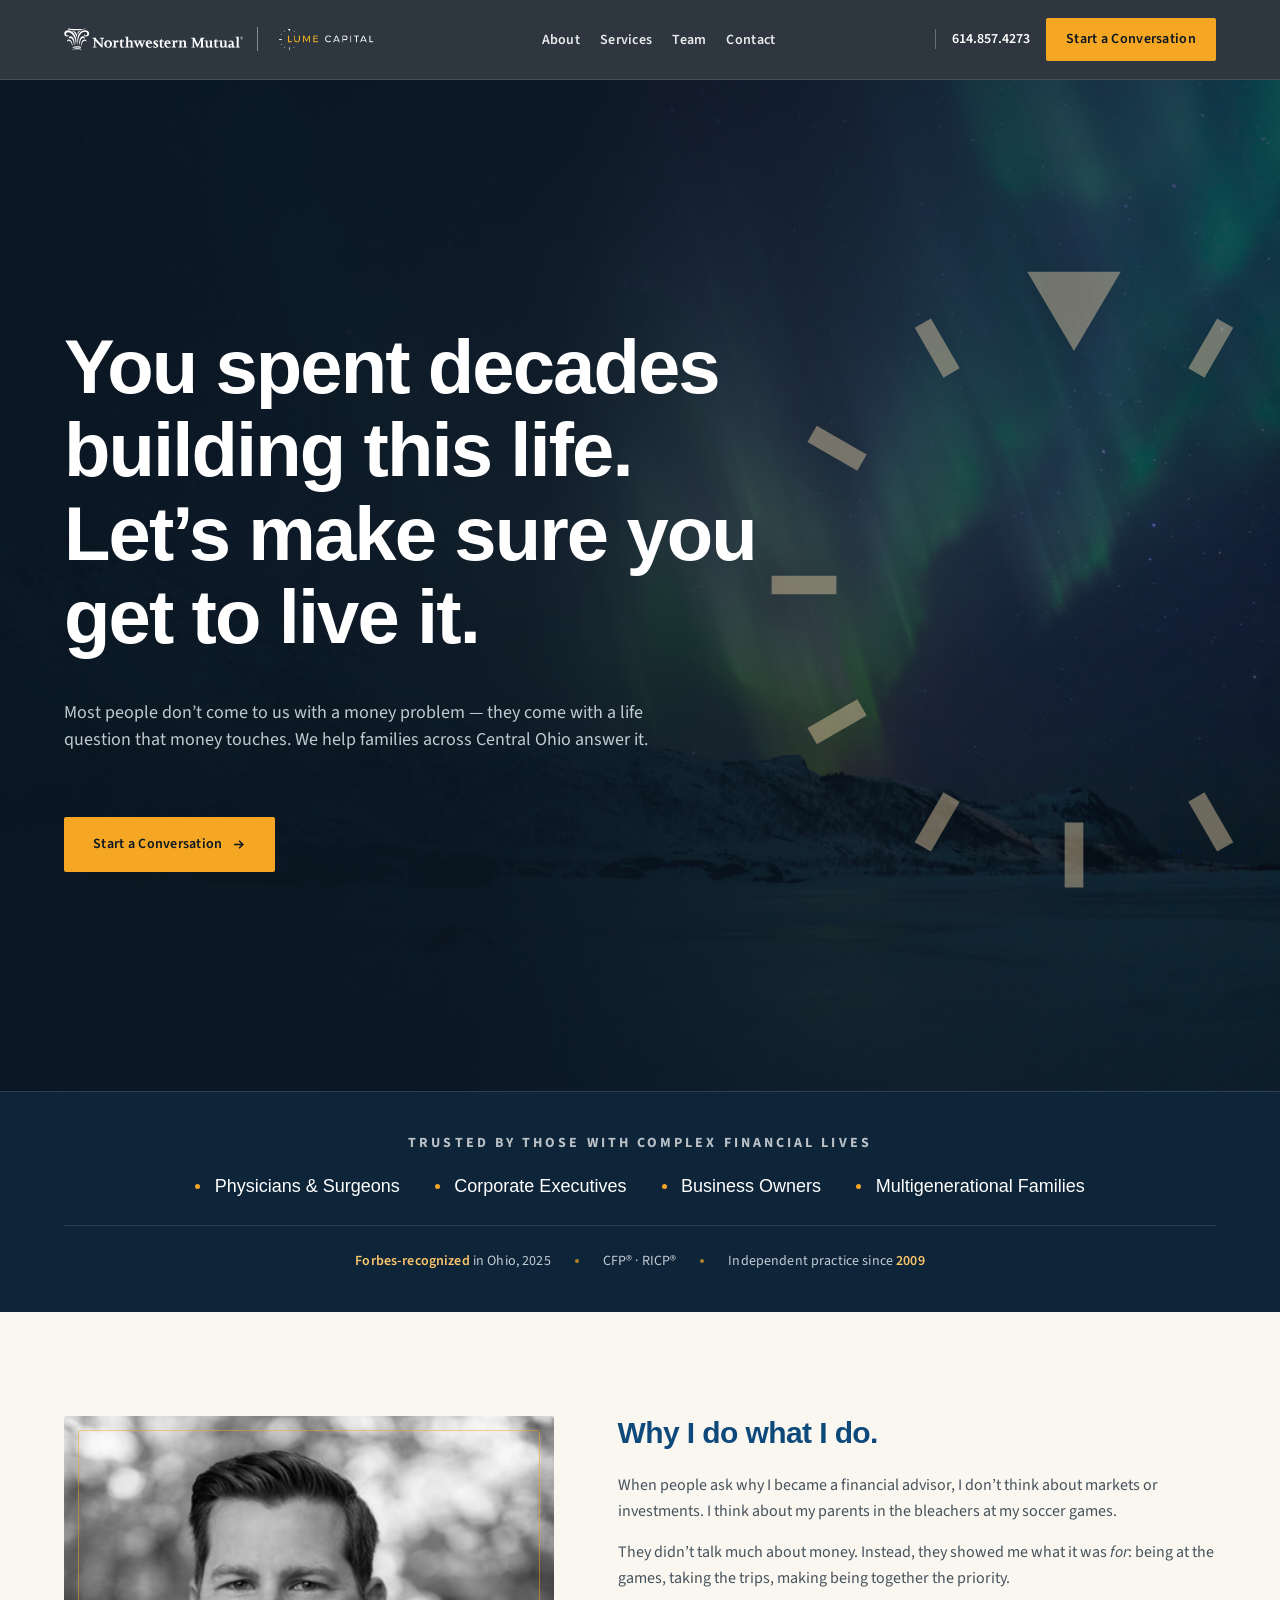
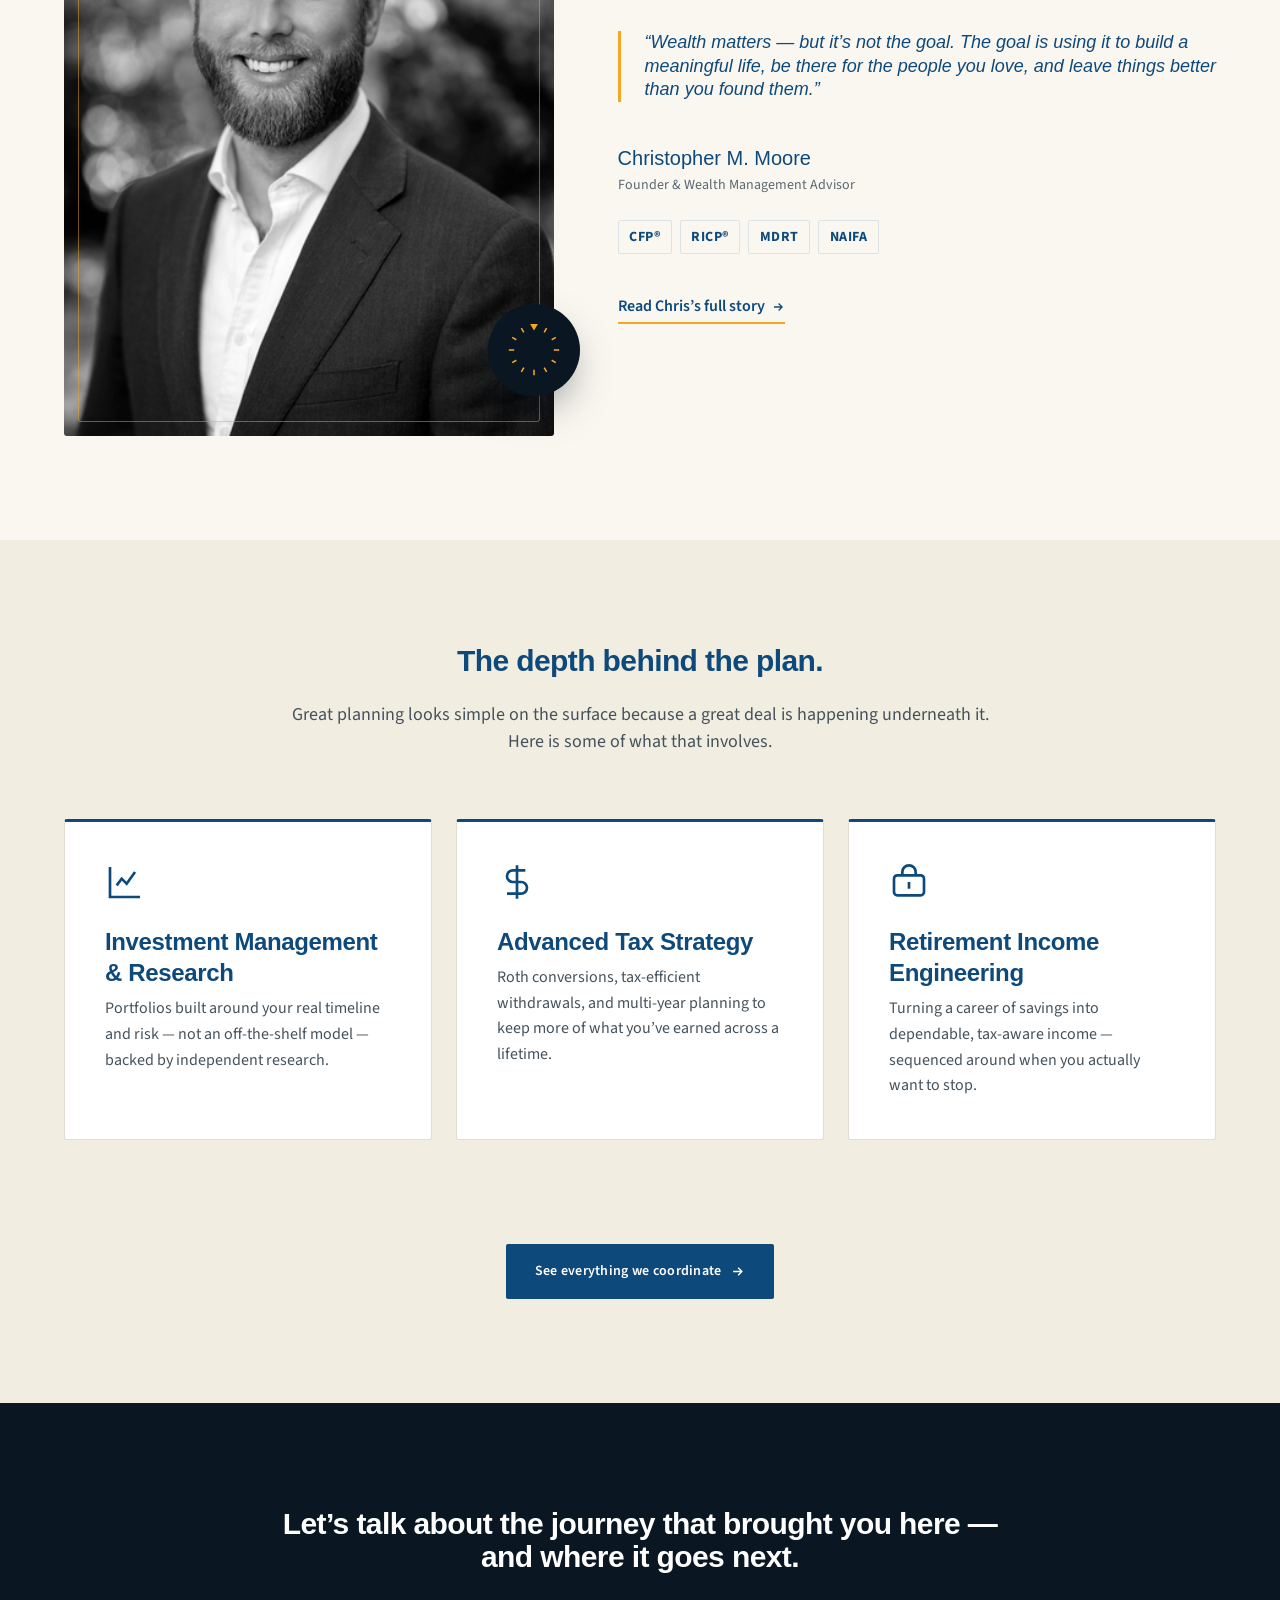
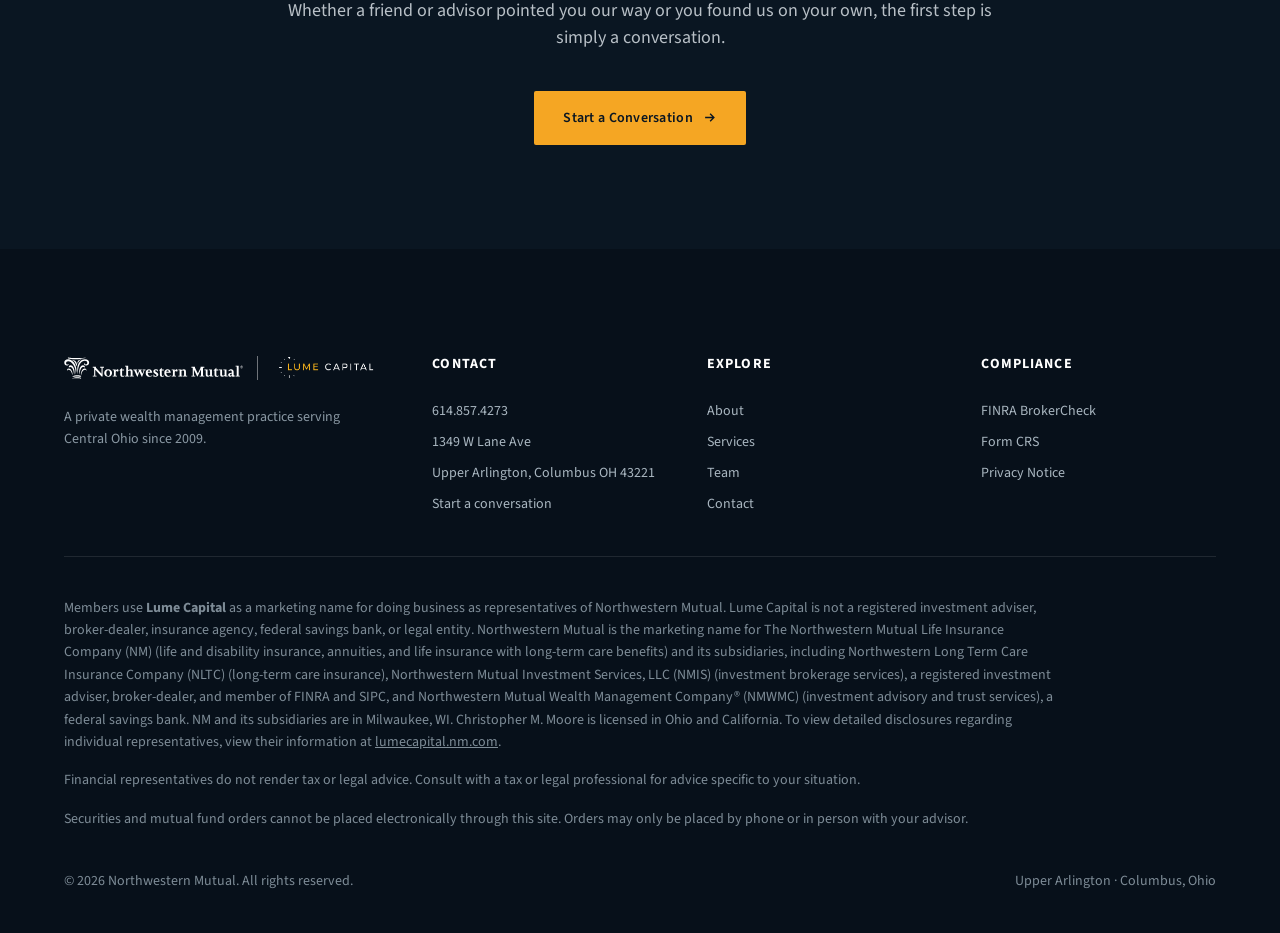
==== commit 5e2d51e9: "Redirect headline copy from counting to values The headlines were leaning on arithmetic and symmetry" ====
--- a/index.html
+++ b/index.html
@@ -186,7 +186,7 @@
   <section class="ink-section">
     <div class="container">
       <div class="section-head center" style="margin-bottom:var(--space-lg);">
-        <h2>Let&rsquo;s talk about your life questions &mdash; not just your money.</h2>
+        <h2>Let&rsquo;s talk about the journey that brought you here &mdash; and where it goes&nbsp;next.</h2>
         <p class="lead">Whether a friend or advisor pointed you our way or you found us on your own, the first step is simply a conversation.</p>
       </div>
       <div class="blueprint-cta" style="margin-top:0;">
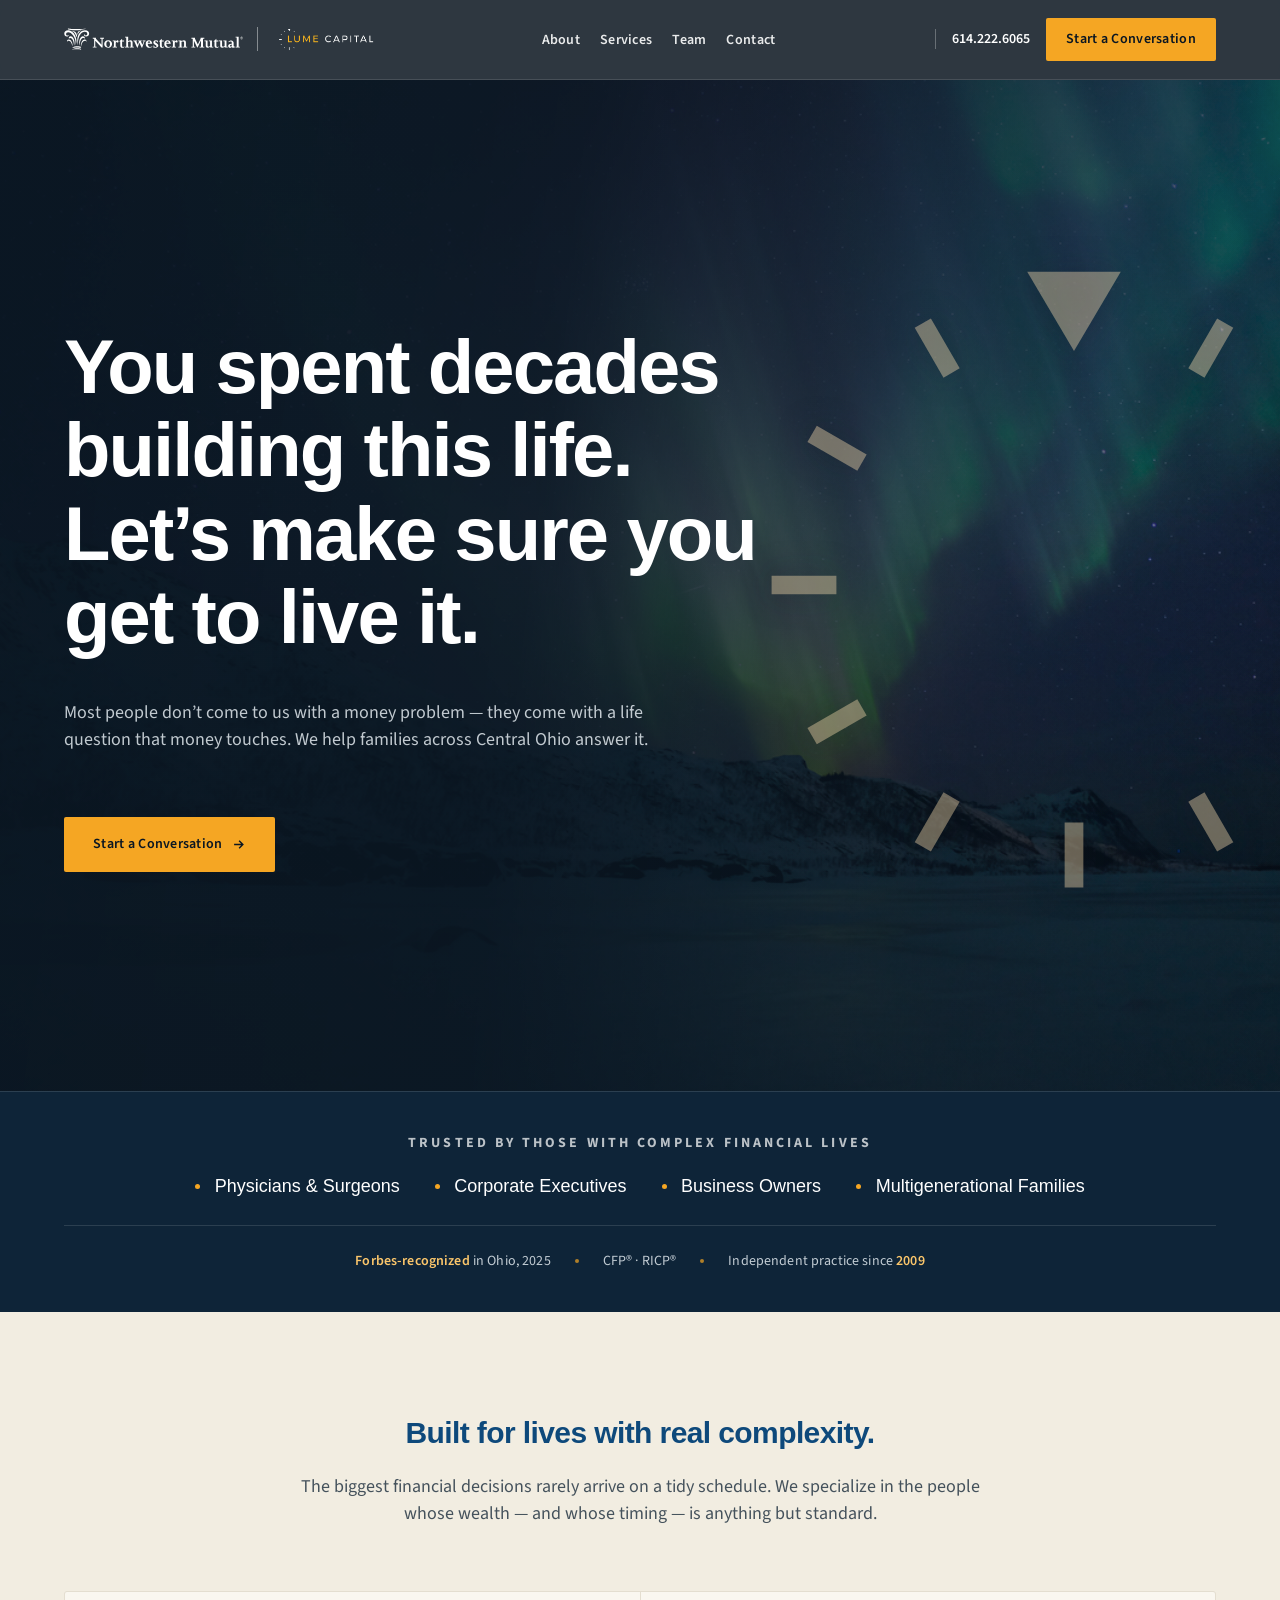
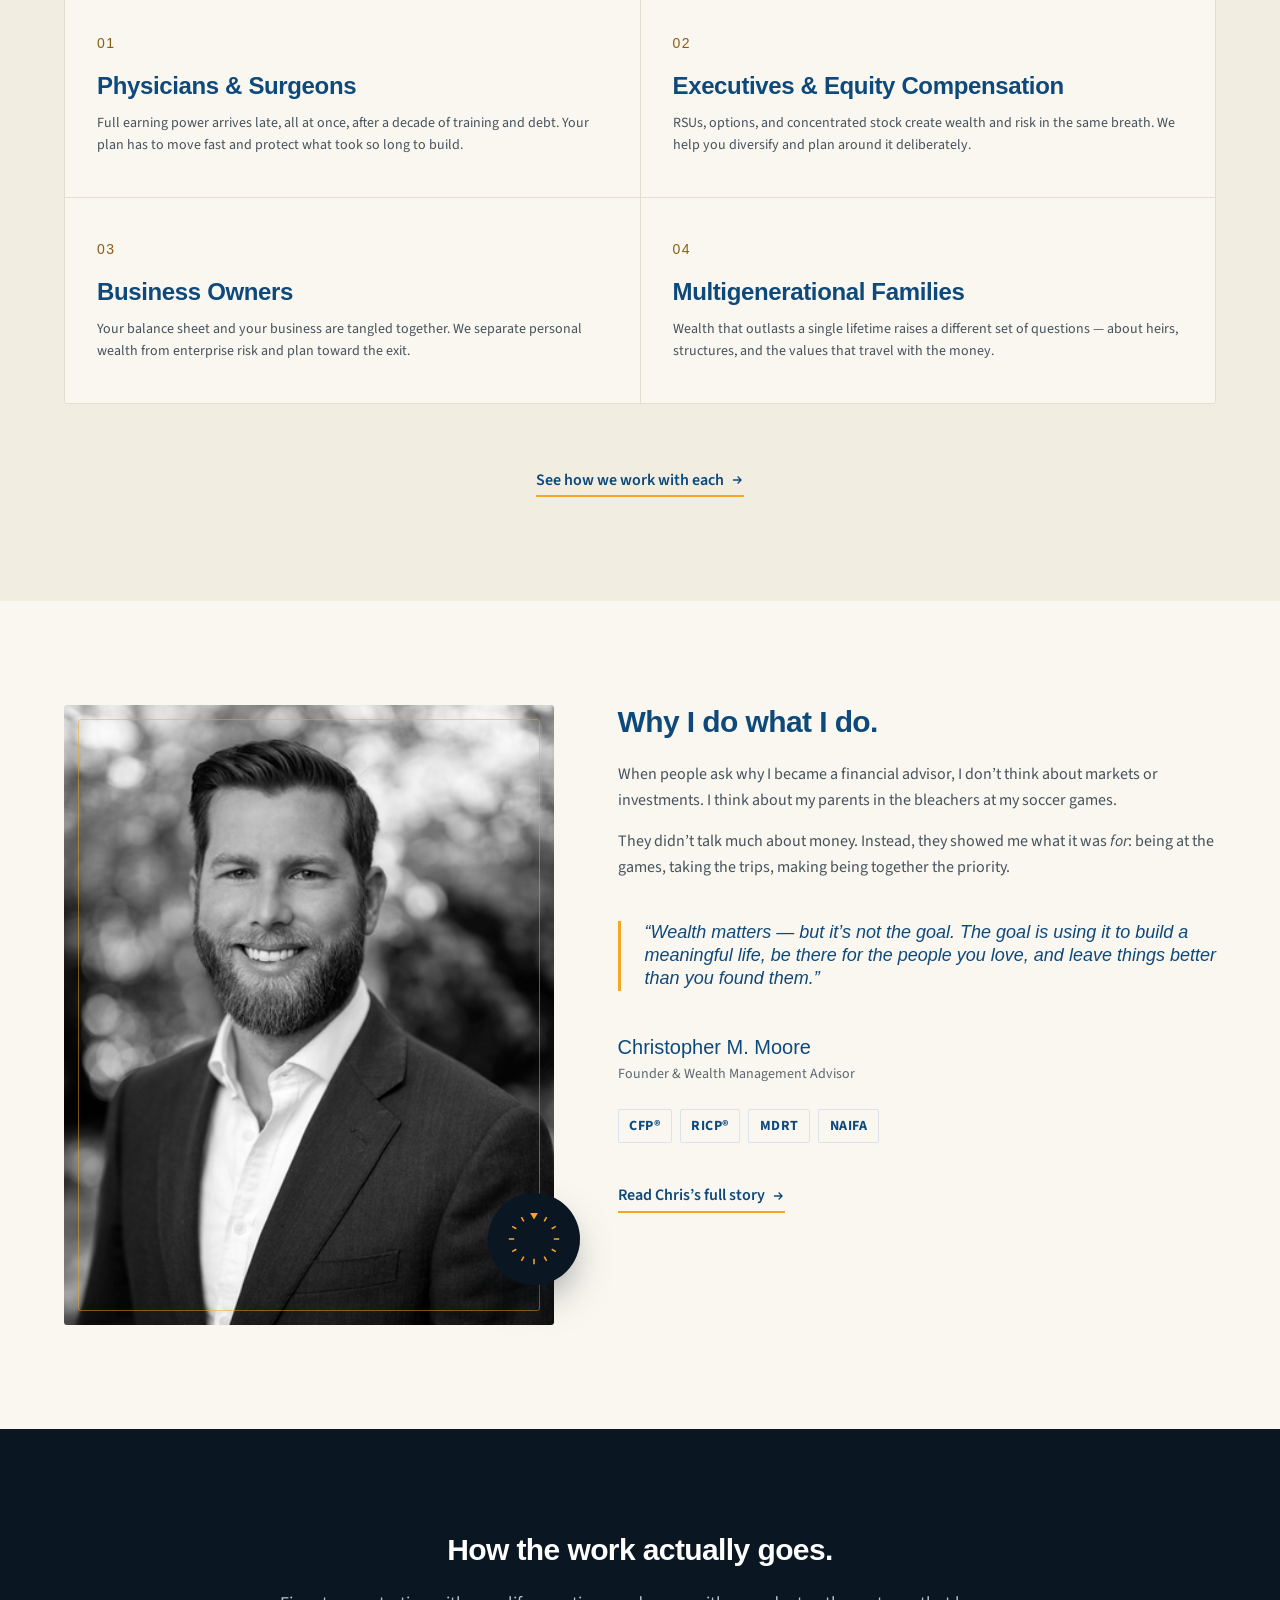
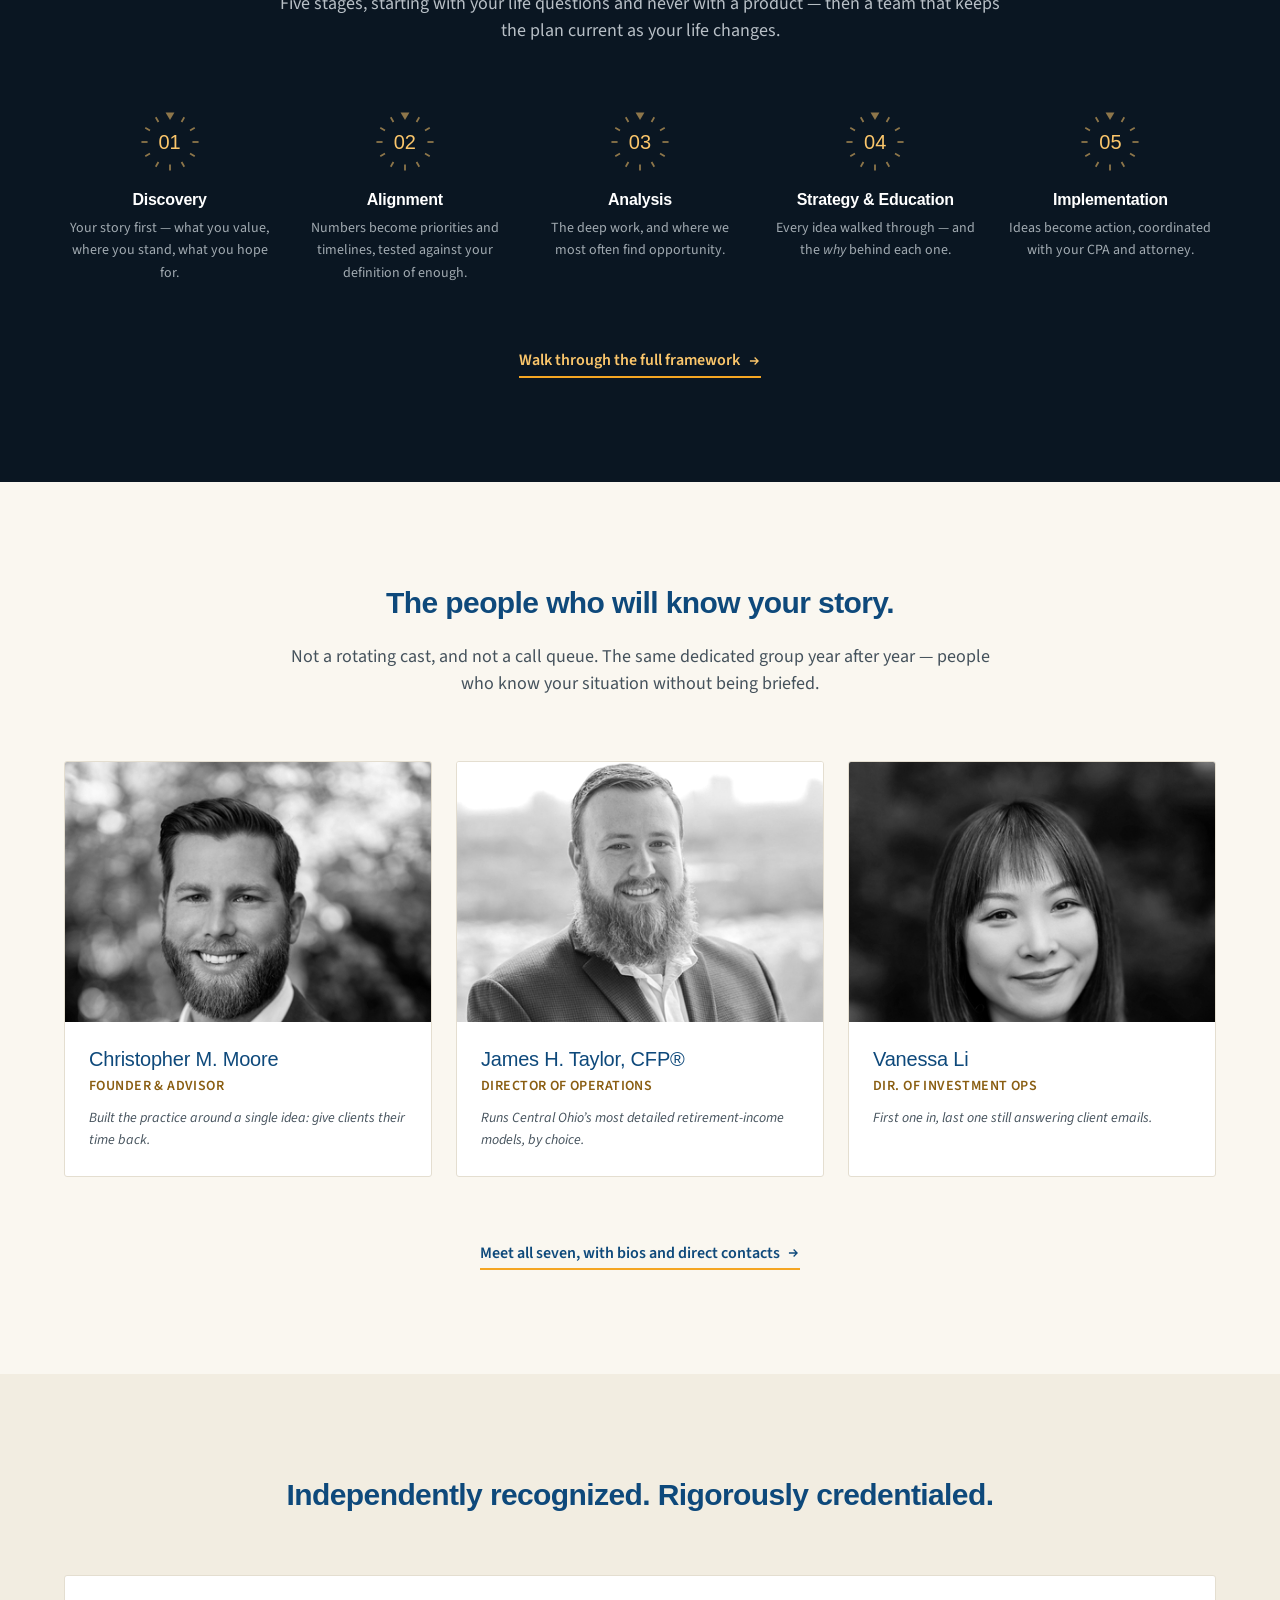
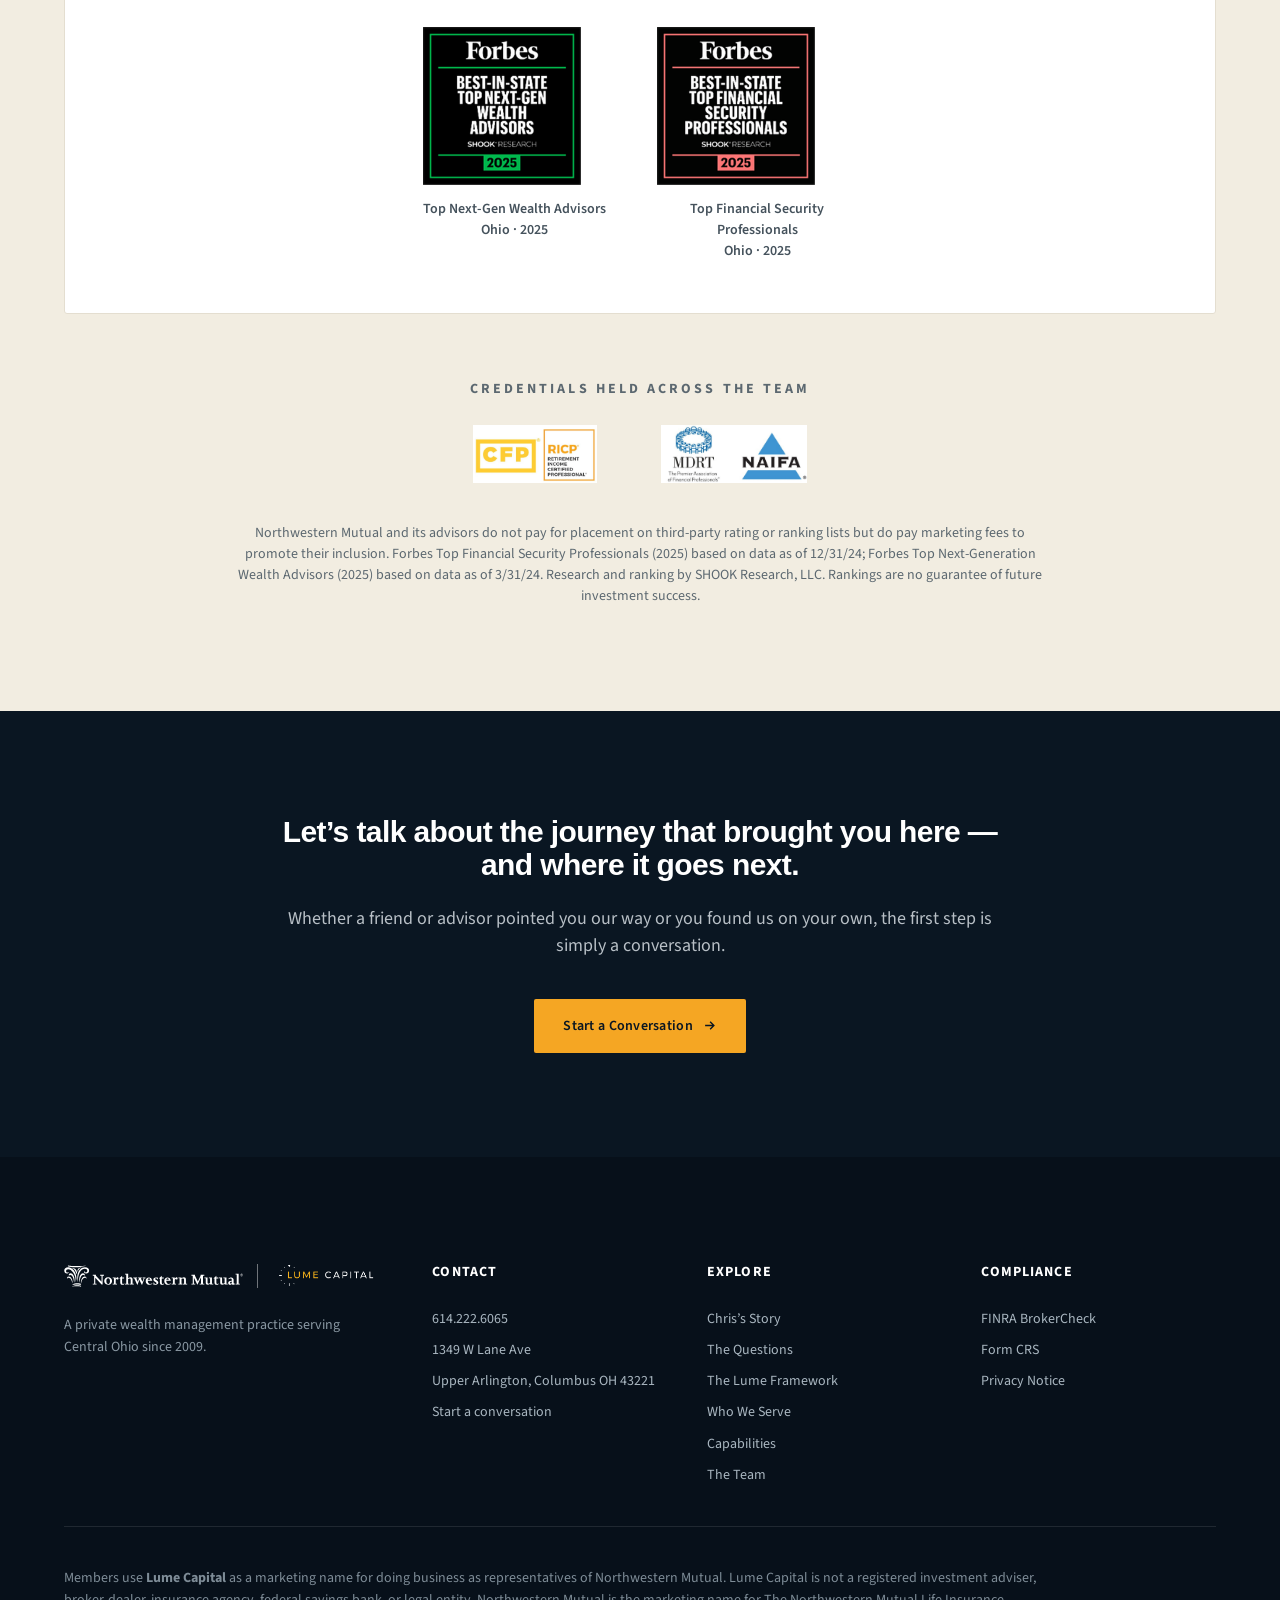
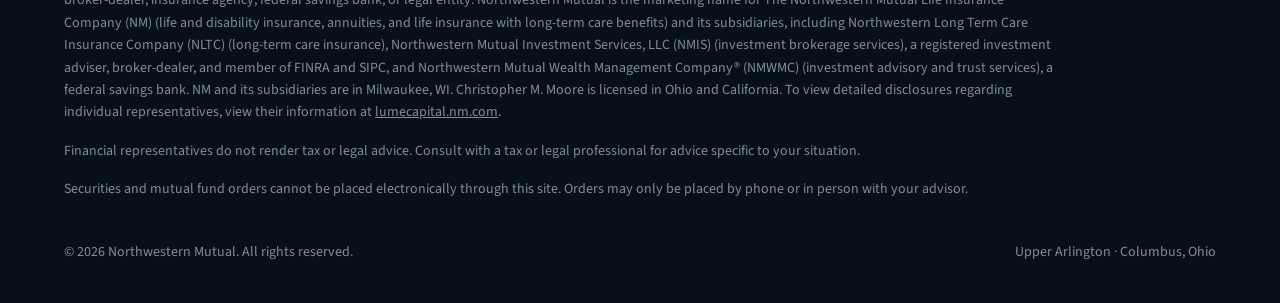
==== commit c37191d9: "Rebuild the homepage as a hub; credibility, contact depth, and internal paths The five-page split so" ====
--- a/index.html
+++ b/index.html
@@ -47,11 +47,11 @@
       <li><a href="contact.html">Contact</a></li>
     </ul>
     <div class="nav-cta">
-      <!-- FLAG: every current Lume material (Service Calendar FINAL, both AP pieces) lists
-           614.222.6065 as the practice number. 614.857.4273 is James Taylor's direct line
-           in the legacy site content. Confirm with Chris before launch. -->
+      <!-- RESOLVED: the site previously published 614.857.4273 here. The team roster
+           confirms that is James Taylor's direct line; 614.222.6065 is Chris's, and is
+           the number Lume's own collateral carries as the practice number. -->
       <span class="nav-divider" aria-hidden="true"></span>
-      <a href="tel:+16148574273" class="nav-phone">614.857.4273</a>
+      <a href="tel:+16142226065" class="nav-phone">614.222.6065</a>
       <a href="contact.html" class="btn btn-gold">Start a Conversation</a>
     </div>
     <button class="hamburger" aria-label="Open menu" aria-expanded="false" aria-controls="mobileDrawer" id="hamburgerBtn">
@@ -66,7 +66,7 @@
       <li><a href="contact.html">Contact</a></li>
     </ul>
     <div class="mobile-contact">
-      <a href="tel:+16148574273" class="nav-phone">614.857.4273</a>
+      <a href="tel:+16142226065" class="nav-phone">614.222.6065</a>
       <a href="contact.html" class="btn btn-gold">Start a Conversation</a>
     </div>
   </div>
@@ -115,6 +115,46 @@
     </div>
   </div>
 
+  <!-- ===================================================== WHO WE SERVE, TRUNCATED
+       TWM Multi-Item Content 7 — 3-column text. Heading plus one line per audience; the
+       bulleted detail lives on Services. This band answers "do they work with people
+       like me" without a click, which four audience labels in the strip above cannot. -->
+  <section id="serve-teaser" style="background:var(--paper-2);">
+    <div class="container">
+      <div class="section-head center">
+        <h2>Built for lives with real&nbsp;complexity.</h2>
+        <p class="lead">The biggest financial decisions rarely arrive on a tidy schedule. We specialize in the people whose wealth &mdash; and whose timing &mdash; is anything but standard.</p>
+      </div>
+      <div class="serve-grid is-compact">
+        <article class="serve-card">
+          <div class="serve-num">01</div>
+          <h3>Physicians &amp; Surgeons</h3>
+          <p>Full earning power arrives late, all at once, after a decade of training and debt. Your plan has to move fast and protect what took so long to build.</p>
+        </article>
+        <article class="serve-card">
+          <div class="serve-num">02</div>
+          <h3>Executives &amp; Equity Compensation</h3>
+          <p>RSUs, options, and concentrated stock create wealth and risk in the same breath. We help you diversify and plan around it deliberately.</p>
+        </article>
+        <article class="serve-card">
+          <div class="serve-num">03</div>
+          <h3>Business Owners</h3>
+          <p>Your balance sheet and your business are tangled together. We separate personal wealth from enterprise risk and plan toward the exit.</p>
+        </article>
+        <article class="serve-card">
+          <div class="serve-num">04</div>
+          <h3>Multigenerational Families</h3>
+          <p>Wealth that outlasts a single lifetime raises a different set of questions &mdash; about heirs, structures, and the values that travel with the money.</p>
+        </article>
+      </div>
+      <div class="band-more">
+        <a href="services.html#serve" class="textlink">See how we work with each
+          <svg viewBox="0 0 24 24" fill="none" stroke="currentColor" stroke-width="2.2"><path d="M5 12h14M13 6l6 6-6 6"/></svg>
+        </a>
+      </div>
+    </div>
+  </section>
+
   <!-- ===================================================== STORY TEASER
        TWM Singular Content 7 — Image Left of Text, optional CTA. The full story lives on
        the About page; this is the condensed version that routes there. -->
@@ -148,36 +188,109 @@
     </div>
   </section>
 
-  <!-- ===================================================== CAPABILITIES TEASER
-       TWM Multi-Item Content 7 — 3-column text, left justified. Routes to Services. -->
-  <section id="capabilities-teaser" style="background:var(--paper-2);">
-    <div class="container">
+  <!-- ===================================================== FRAMEWORK, CONDENSED
+       TWM Sequential Content 2 — timeline tiles. Stage name plus one line; the full
+       version with the cadence line lives on About. This band answers "what actually
+       happens if I call", which is the question that stops referral traffic converting. -->
+  <section id="framework-teaser" class="ink-section blueprint">
+    <div class="container" style="position:relative;z-index:1;">
       <div class="section-head center">
-        <h2>The depth behind the plan.</h2>
-        <p class="lead">Great planning looks simple on the surface because a great deal is happening underneath it. Here is some of what that involves.</p>
-      </div>
-      <div class="cap-grid">
-        <article class="cap-card">
-          <div class="cap-ico"><svg viewBox="0 0 24 24" fill="none" stroke="currentColor" stroke-width="1.6"><path d="M3 3v18h18"/><path d="M7 14l3-4 3 3 5-7"/></svg></div>
-          <h3>Investment Management &amp; Research</h3>
-          <p>Portfolios built around your real timeline and risk &mdash; not an off-the-shelf model &mdash; backed by independent research.</p>
-        </article>
-        <article class="cap-card">
-          <div class="cap-ico"><svg viewBox="0 0 24 24" fill="none" stroke="currentColor" stroke-width="1.6"><path d="M12 2v20M17 5H9.5a3.5 3.5 0 000 7h5a3.5 3.5 0 010 7H6"/></svg></div>
-          <h3>Advanced Tax Strategy</h3>
-          <p>Roth conversions, tax-efficient withdrawals, and multi-year planning to keep more of what you&rsquo;ve earned across a lifetime.</p>
-        </article>
-        <article class="cap-card">
-          <div class="cap-ico"><svg viewBox="0 0 24 24" fill="none" stroke="currentColor" stroke-width="1.6"><rect x="3" y="8" width="18" height="12" rx="2"/><path d="M8 8V6a4 4 0 018 0v2M12 12v4"/></svg></div>
-          <h3>Retirement Income Engineering</h3>
-          <p>Turning a career of savings into dependable, tax-aware income &mdash; sequenced around when you actually want to stop.</p>
-        </article>
-      </div>
-      <div class="blueprint-cta">
-        <a href="services.html" class="btn btn-navy">See everything we coordinate
+        <h2>How the work actually&nbsp;goes.</h2>
+        <p class="lead">Five stages, starting with your life questions and never with a product &mdash; then a team that keeps the plan current as your life changes.</p>
+      </div>
+      <div class="steps is-compact">
+        <div class="step">
+          <div class="step-ring"><svg class="dial" aria-hidden="true"><use href="#lumeDial"/></svg><span class="step-num">01</span></div>
+          <h3>Discovery</h3>
+          <p>Your story first &mdash; what you value, where you stand, what you hope for.</p>
+        </div>
+        <div class="step">
+          <div class="step-ring"><svg class="dial" aria-hidden="true"><use href="#lumeDial"/></svg><span class="step-num">02</span></div>
+          <h3>Alignment</h3>
+          <p>Numbers become priorities and timelines, tested against your definition of enough.</p>
+        </div>
+        <div class="step">
+          <div class="step-ring"><svg class="dial" aria-hidden="true"><use href="#lumeDial"/></svg><span class="step-num">03</span></div>
+          <h3>Analysis</h3>
+          <p>The deep work, and where we most often find opportunity.</p>
+        </div>
+        <div class="step">
+          <div class="step-ring"><svg class="dial" aria-hidden="true"><use href="#lumeDial"/></svg><span class="step-num">04</span></div>
+          <h3>Strategy &amp; Education</h3>
+          <p>Every idea walked through &mdash; and the <em>why</em> behind each one.</p>
+        </div>
+        <div class="step">
+          <div class="step-ring"><svg class="dial" aria-hidden="true"><use href="#lumeDial"/></svg><span class="step-num">05</span></div>
+          <h3>Implementation</h3>
+          <p>Ideas become action, coordinated with your CPA and attorney.</p>
+        </div>
+      </div>
+      <div class="band-more on-ink">
+        <a href="about.html#framework" class="textlink">Walk through the full framework
           <svg viewBox="0 0 24 24" fill="none" stroke="currentColor" stroke-width="2.2"><path d="M5 12h14M13 6l6 6-6 6"/></svg>
         </a>
       </div>
+    </div>
+  </section>
+
+  <!-- ===================================================== TEAM SNIPPET
+       TWM Team 3 with fewer members selected. Photo, name and role only — no contact
+       details and no bios, both of which belong on the Team page itself. -->
+  <section id="team-teaser">
+    <div class="container">
+      <div class="section-head center">
+        <h2>The people who will know your&nbsp;story.</h2>
+        <p class="lead">Not a rotating cast, and not a call queue. The same dedicated group year after year &mdash; people who know your situation without being briefed.</p>
+      </div>
+      <div class="team-grid">
+        <article class="team-card">
+          <img src="chris-moore-pic.jpg" alt="Christopher M. Moore, Founder">
+          <div class="team-info"><h4>Christopher M. Moore</h4><p class="team-role">Founder &amp; Advisor</p><p class="team-note">Built the practice around a single idea: give clients their time back.</p></div>
+        </article>
+        <article class="team-card">
+          <img src="james-taylor-pic.jpg" alt="James H. Taylor, CFP, Director of Operations">
+          <div class="team-info"><h4>James H. Taylor, CFP&reg;</h4><p class="team-role">Director of Operations</p><p class="team-note">Runs Central Ohio&rsquo;s most detailed retirement-income models, by choice.</p></div>
+        </article>
+        <article class="team-card">
+          <img src="vanessa-pic.jpg" alt="Vanessa Li, Director of Investment Operations">
+          <div class="team-info"><h4>Vanessa Li</h4><p class="team-role">Dir. of Investment Ops</p><p class="team-note">First one in, last one still answering client emails.</p></div>
+        </article>
+      </div>
+      <div class="band-more">
+        <a href="team.html" class="textlink">Meet all seven, with bios and direct contacts
+          <svg viewBox="0 0 24 24" fill="none" stroke="currentColor" stroke-width="2.2"><path d="M5 12h14M13 6l6 6-6 6"/></svg>
+        </a>
+      </div>
+    </div>
+  </section>
+
+  <!-- ===================================================== RECOGNITION + CREDENTIALS
+       The full credibility anchor, and the only page carrying the Forbes claims — so the
+       SHOOK disclosure lives here with them. The awards were text pills with a gold star
+       we drew ourselves; these are the licensed badges, which is the difference between
+       third-party validation and a self-awarded ribbon. Credential marks sit in their own
+       quieter row: those are qualifications, not awards, and mixing dilutes both. -->
+  <section id="recognition" style="background:var(--paper-2);">
+    <div class="container">
+      <div class="section-head center">
+        <h2>Independently recognized. Rigorously&nbsp;credentialed.</h2>
+      </div>
+      <div class="badge-shelf">
+        <figure>
+          <img src="forbes-nextgen-wealth-2025.png" alt="Forbes Best-in-State Top Next-Gen Wealth Advisors, SHOOK Research, 2025">
+          <figcaption>Top Next-Gen Wealth Advisors<br>Ohio &middot; 2025</figcaption>
+        </figure>
+        <figure>
+          <img src="forbes-financial-security-2025.png" alt="Forbes Best-in-State Top Financial Security Professionals, SHOOK Research, 2025">
+          <figcaption>Top Financial Security Professionals<br>Ohio &middot; 2025</figcaption>
+        </figure>
+      </div>
+      <p class="badge-row-label" style="margin-top:var(--space-xl);">Credentials held across the team</p>
+      <div class="badge-row" style="padding-top:var(--space-md);">
+        <img src="CFP-logo.jpeg" alt="CFP Certified Financial Planner and RICP Retirement Income Certified Professional certification marks">
+        <img src="MDRT-logo.jpeg" alt="MDRT and NAIFA membership marks">
+      </div>
+      <p class="disclosure">Northwestern Mutual and its advisors do not pay for placement on third-party rating or ranking lists but do pay marketing fees to promote their inclusion. Forbes Top Financial Security Professionals (2025) based on data as of 12/31/24; Forbes Top Next-Generation Wealth Advisors (2025) based on data as of 3/31/24. Research and ranking by SHOOK Research, LLC. Rankings are no guarantee of future investment success.</p>
     </div>
   </section>
 
@@ -213,7 +326,7 @@
       <div class="footer-col">
         <h5>Contact</h5>
         <ul>
-          <li><a href="tel:+16148574273">614.857.4273</a></li>
+          <li><a href="tel:+16142226065">614.222.6065</a></li>
           <li>1349 W Lane Ave</li>
           <li>Upper Arlington, Columbus OH 43221</li>
           <li><a href="contact.html">Start a conversation</a></li>
@@ -222,10 +335,12 @@
       <div class="footer-col">
         <h5>Explore</h5>
         <ul>
-          <li><a href="about.html">About</a></li>
-          <li><a href="services.html">Services</a></li>
-          <li><a href="team.html">Team</a></li>
-          <li><a href="contact.html">Contact</a></li>
+          <li><a href="about.html">Chris&rsquo;s Story</a></li>
+          <li><a href="about.html#questions">The Questions</a></li>
+          <li><a href="about.html#framework">The Lume Framework</a></li>
+          <li><a href="services.html#serve">Who We Serve</a></li>
+          <li><a href="services.html#capabilities">Capabilities</a></li>
+          <li><a href="team.html">The Team</a></li>
         </ul>
       </div>
       <div class="footer-col">
--- a/lume.css
+++ b/lume.css
@@ -313,6 +313,43 @@
      second CTA can return without restyling, if TWM turns out to allow it. */
   .hero-cta-row { display: flex; align-items: center; gap: var(--space-md); flex-wrap: wrap; }
 
+  /* ============================================================= HOMEPAGE HUB PIECES
+     The homepage previews each interior page rather than relying on nav to reach them.
+     These are compact variants of components that live in full form on an interior page
+     — no new components, so the two versions can't drift apart. */
+
+  /* Who We Serve, truncated: heading + one line, bullet lists dropped. */
+  .serve-grid.is-compact { grid-template-columns: repeat(2, 1fr); }
+  .serve-grid.is-compact .serve-card { padding: var(--space-lg) clamp(1.25rem, 2.5vw, var(--space-lg)); }
+  .serve-grid.is-compact .serve-card p { font-size: var(--text-small); }
+
+  /* Framework, condensed: stage name + one line, no connecting hairline. */
+  .steps.is-compact { grid-template-columns: repeat(5, 1fr); gap: var(--space-md); }
+  .steps.is-compact .step-ring { width: 68px; height: 68px; margin-bottom: 0.85rem; }
+  .steps.is-compact .step-ring .dial { width: 68px; height: 68px; }
+  .steps.is-compact .step-ring .step-num { font-size: var(--text-h4); }
+  .steps.is-compact .step h3 { font-size: var(--text-body); }
+  .steps.is-compact .step p { font-size: var(--text-small); }
+  .steps.is-compact .step::after { display: none; }
+
+  /* Band-level link-out. Deliberately a text link, not a button: these are navigational,
+     and buttons here would compete with the page's one real conversion CTA. */
+  .band-more { text-align: center; margin-top: var(--space-xl); }
+  .band-more.on-ink .textlink { color: var(--gold-soft); border-color: var(--gold); }
+
+  /* Onward path at the foot of each interior page, so pages don't dead-end. */
+  .next-step { border-top: 1px solid var(--line); background: var(--paper-2); }
+  .next-step .container {
+    display: flex; align-items: center; justify-content: space-between;
+    gap: var(--space-md); flex-wrap: wrap;
+    padding-top: var(--space-lg); padding-bottom: var(--space-lg);
+  }
+  .next-step .ns-label {
+    font-size: var(--text-small); letter-spacing: var(--tracking-wider);
+    text-transform: uppercase; color: var(--slate-muted); font-weight: 700;
+  }
+  .next-step .ns-title { font-family: var(--sans-display); font-size: var(--text-h4); color: var(--navy); margin-top: 0.2rem; }
+
   /* ============================================================= PAGE HEADER
      Services / Team / Contact open on a solid-colour band rather than a photograph —
      the Banner Text 1 pattern (background colour required, background image optional).
@@ -628,16 +665,68 @@
   .team-role { font-size: var(--text-small); color: var(--gold-deep); font-weight: 600; letter-spacing: 0.03em; text-transform: uppercase; margin: 0.2rem 0 0.6rem; }
   .team-note { font-size: var(--text-small); color: var(--slate); font-style: italic; }
 
-  /* ============================================================= RECOGNITION / COMMUNITY */
-  .rec-strip { display: flex; gap: var(--space-md); flex-wrap: wrap; justify-content: center; margin-top: var(--space-lg); }
-  .rec-pill {
-    background: var(--surface); border: 1px solid var(--line); border-radius: 2px;
-    padding: 0.85rem 1.4rem; font-size: var(--text-small); font-weight: 600; color: var(--navy);
-    display: inline-flex; align-items: center; gap: 0.6rem;
-  }
-  .rec-pill svg { width: 16px; height: 16px; color: var(--gold); }
+  /* --- Team card contact + bio (Team page only) -------------------------------------
+     TWM lists "Contact Info (office, mobile, email, social media)" and a "Contact Me"
+     CTA as standard optional Team elements, so this is what the section is built for.
+     The bio uses native <details> — the same pattern as the questions accordion, so it
+     needs no JavaScript and stays keyboard-accessible. TWM's Team 3 renders bios in a
+     modal instead; identical content model, different presentation. */
+  .team-contact {
+    margin-top: var(--space-md); padding-top: var(--space-sm);
+    border-top: 1px solid var(--line);
+    display: flex; flex-direction: column; gap: 0.3rem;
+    font-size: var(--text-small);
+  }
+  .team-contact a { color: var(--navy); font-weight: 600; display: inline-flex; align-items: center; gap: 0.45rem; }
+  .team-contact a:hover { color: var(--gold-deep); }
+  .team-contact svg { width: 13px; height: 13px; flex: none; }
+  .team-bio { border-top: 1px solid var(--line); }
+  .team-bio > summary {
+    list-style: none; cursor: pointer; padding: 0.8rem var(--space-md);
+    display: flex; align-items: center; justify-content: space-between; gap: 0.6rem;
+    font-size: var(--text-small); font-weight: 600; color: var(--navy);
+  }
+  .team-bio > summary::-webkit-details-marker { display: none; }
+  .team-bio > summary:hover { color: var(--gold-deep); }
+  .team-bio > summary::after {
+    content: ""; width: 8px; height: 8px; flex: none;
+    border-right: 2px solid currentColor; border-bottom: 2px solid currentColor;
+    transform: rotate(45deg) translate(-2px,-2px); transition: transform .2s ease;
+  }
+  .team-bio[open] > summary::after { transform: rotate(-135deg) translate(-2px,-2px); }
+  .team-bio-body { padding: 0 var(--space-md) var(--space-md); }
+  .team-bio-body p { font-size: var(--text-small); color: var(--slate); }
+  .team-bio-body p + p { margin-top: 0.6rem; }
+  .team-bio-body .lic {
+    margin-top: 0.75rem; padding-top: 0.6rem; border-top: 1px solid var(--line);
+    font-size: var(--text-small); color: var(--slate-muted);
+  }
+
+  /* ============================================================= RECOGNITION / COMMUNITY
+     The awards were previously text pills carrying a gold star WE drew. That was the
+     problem: third-party validation only converts when it reads as third-party, and a
+     self-drawn star reads as a self-awarded ribbon. These are the licensed Forbes/SHOOK
+     badges instead, which also carry "USED WITH PERMISSION" and so do visible compliance
+     work. They are black tiles with red/green accents — loud against warm bone — so they
+     sit on their own white shelf at restrained size rather than inline in the copy. */
+  .badge-shelf {
+    display: flex; justify-content: center; align-items: flex-start; gap: clamp(1.5rem, 4vw, 3.25rem);
+    flex-wrap: wrap; background: var(--surface); border: 1px solid var(--line); border-radius: 3px;
+    padding: clamp(1.75rem, 4vw, var(--space-xl)); margin-top: var(--space-lg);
+  }
+  .badge-shelf img { width: clamp(124px, 15vw, 158px); height: auto; display: block; }
+  .badge-shelf figure { margin: 0; max-width: 200px; text-align: center; }
+  .badge-shelf figcaption {
+    margin-top: 0.85rem; font-size: var(--text-small); line-height: var(--leading-normal);
+    color: var(--slate); font-weight: 600;
+  }
+  /* Credentials, not awards — a quieter row, kept separate so neither dilutes the other. */
   .badge-row { display: flex; align-items: center; justify-content: center; gap: var(--space-xl); flex-wrap: wrap; padding: var(--space-xl) 0 var(--space-sm); }
   .badge-row img { height: 58px; width: auto; object-fit: contain; }
+  .badge-row-label {
+    text-align: center; font-size: var(--text-small); letter-spacing: var(--tracking-wider);
+    text-transform: uppercase; color: var(--slate-muted); font-weight: 700;
+  }
   .disclosure { font-size: var(--text-small); color: var(--slate-muted); max-width: 820px; margin: var(--space-md) auto 0; text-align: center; line-height: var(--leading-normal); }
 
   .community-grid { display: grid; grid-template-columns: 1fr 1fr; gap: var(--space-md); margin-top: var(--space-2xl); }
@@ -723,6 +812,11 @@
         radial-gradient(58% 52% at 14% 106%, rgba(245,166,35,0.16) 0%, rgba(10,22,34,0) 62%);
     }
     .believe-copy { max-width: none; }
+    /* Homepage hub pieces collapse a step earlier than their full-page counterparts,
+       since each is already a condensed preview and has less to give. */
+    .steps.is-compact { grid-template-columns: repeat(3, 1fr); gap: var(--space-lg) var(--space-md); }
+    .badge-shelf { gap: var(--space-lg); }
+    .next-step .container { flex-direction: column; align-items: flex-start; }
     /* Same story in the hero: the copy now fills the width, so the side-lit ramp stops
        protecting it. Go vertical and push the aurora further right, behind the dial. */
     .hero-photo { object-position: 78% 40%; }
@@ -738,6 +832,8 @@
   }
   @media (max-width: 620px) {
     .serve-grid, .cap-grid, .community-grid, .team-grid, .form-grid, .steps, .pillar-grid { grid-template-columns: 1fr; }
+    .serve-grid.is-compact { grid-template-columns: 1fr; }
+    .steps.is-compact { grid-template-columns: 1fr 1fr; }
     /* Single column — nothing left to align against, so stop reserving the second line. */
     .p-imperative { min-height: 0; }
     /* Trust line: stacked and centered. Lives in the proof band now, not the hero. */
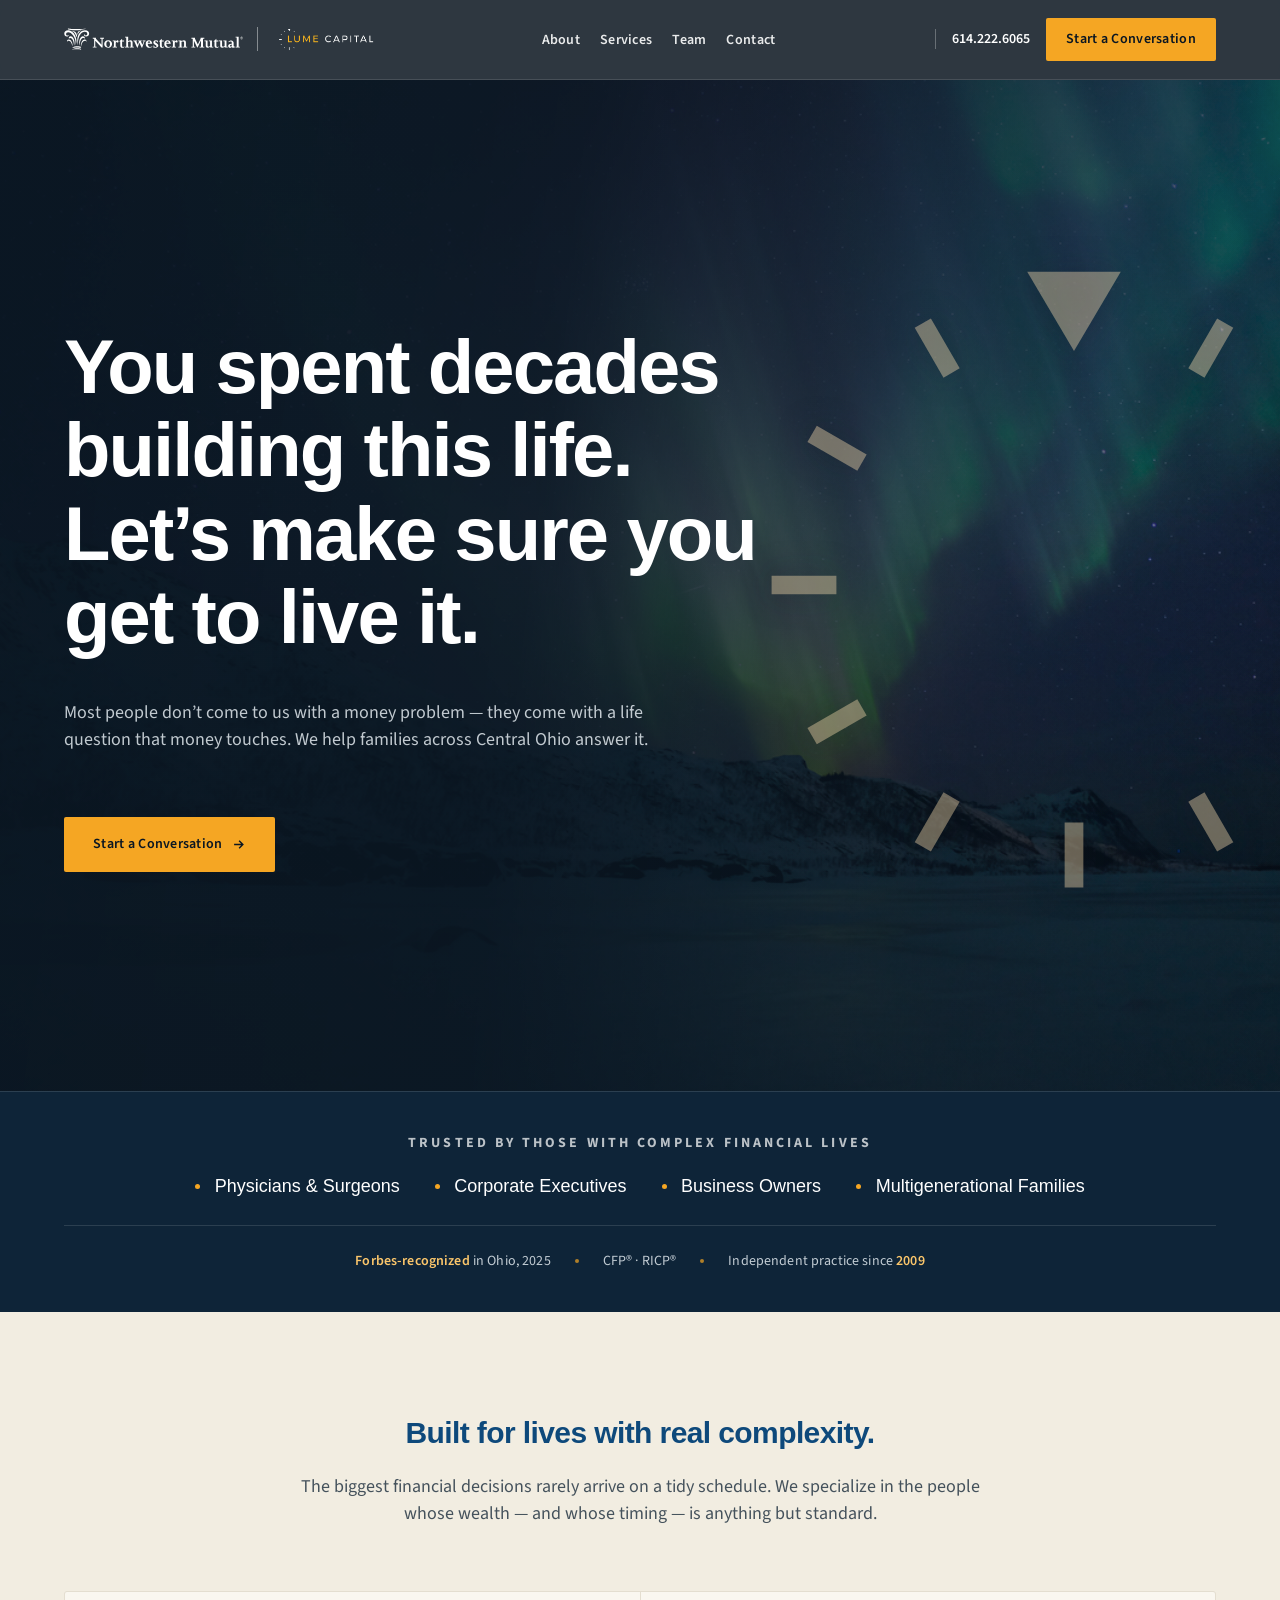
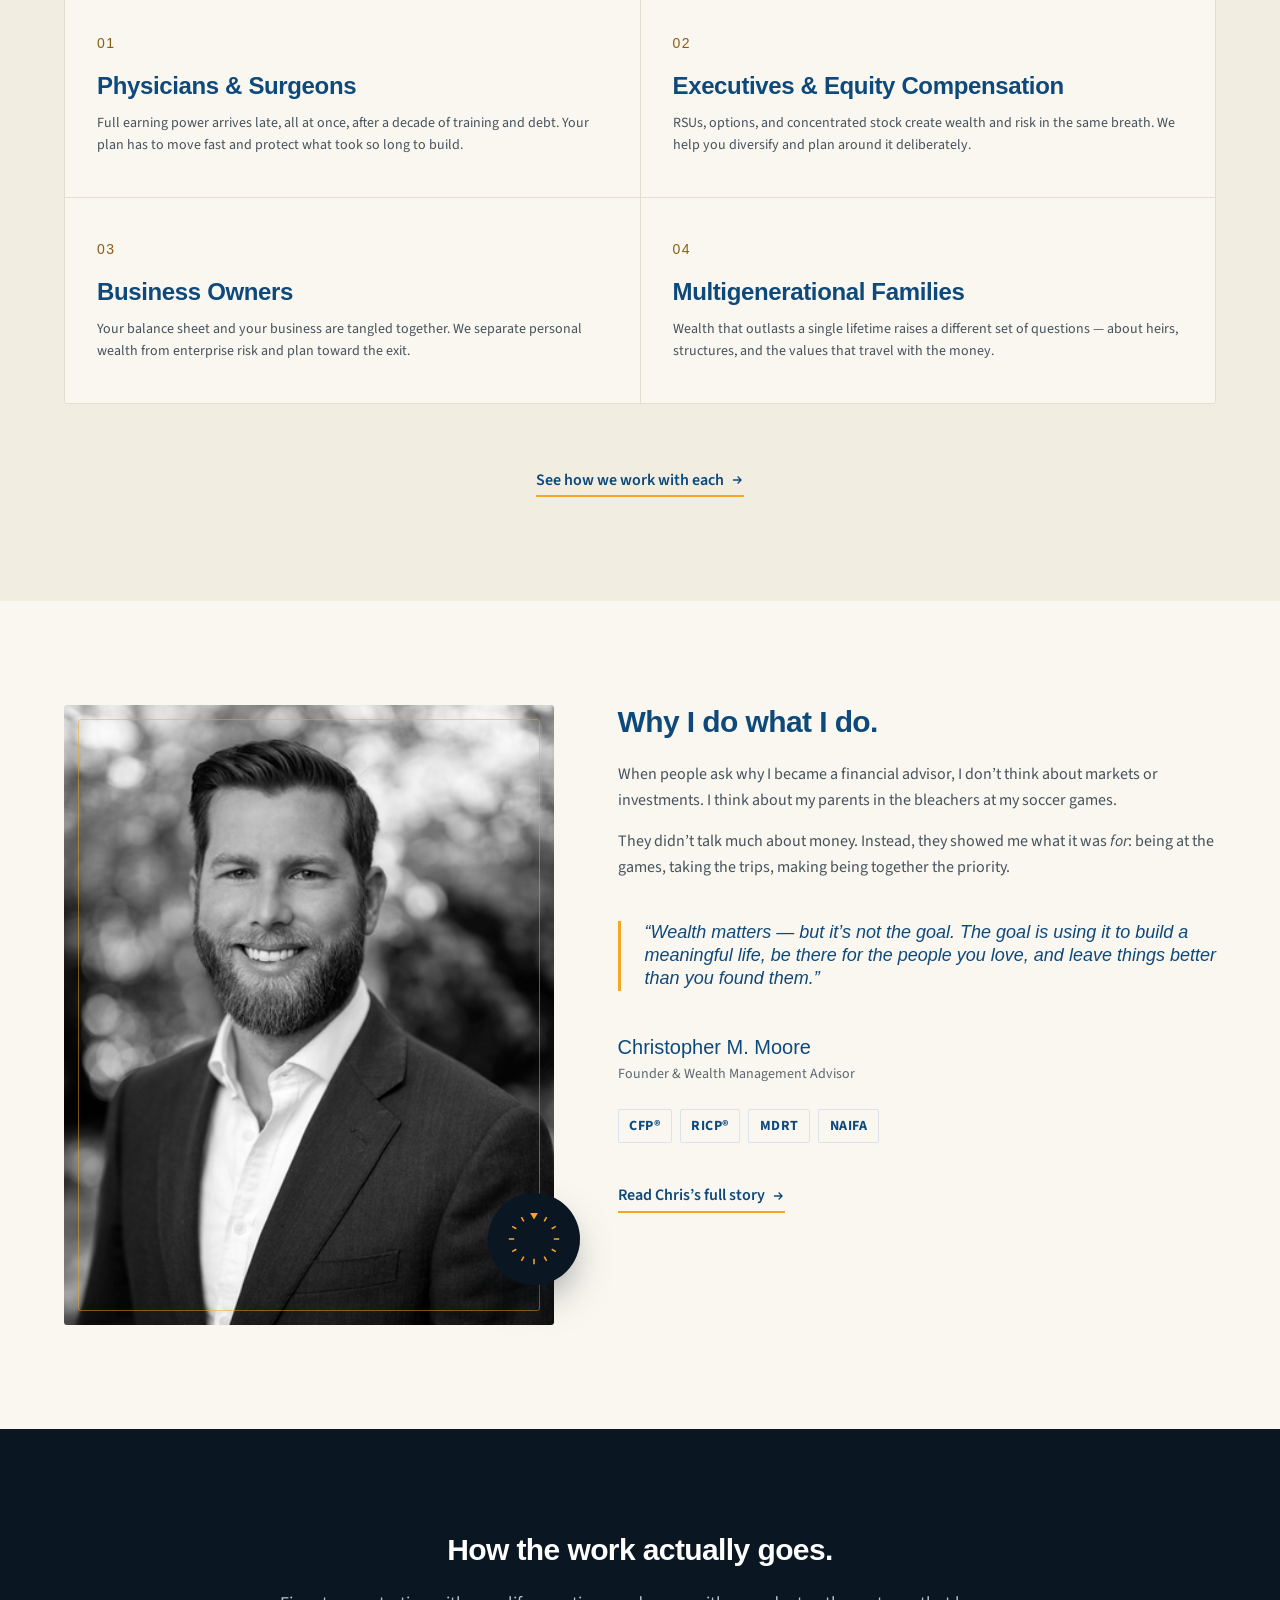
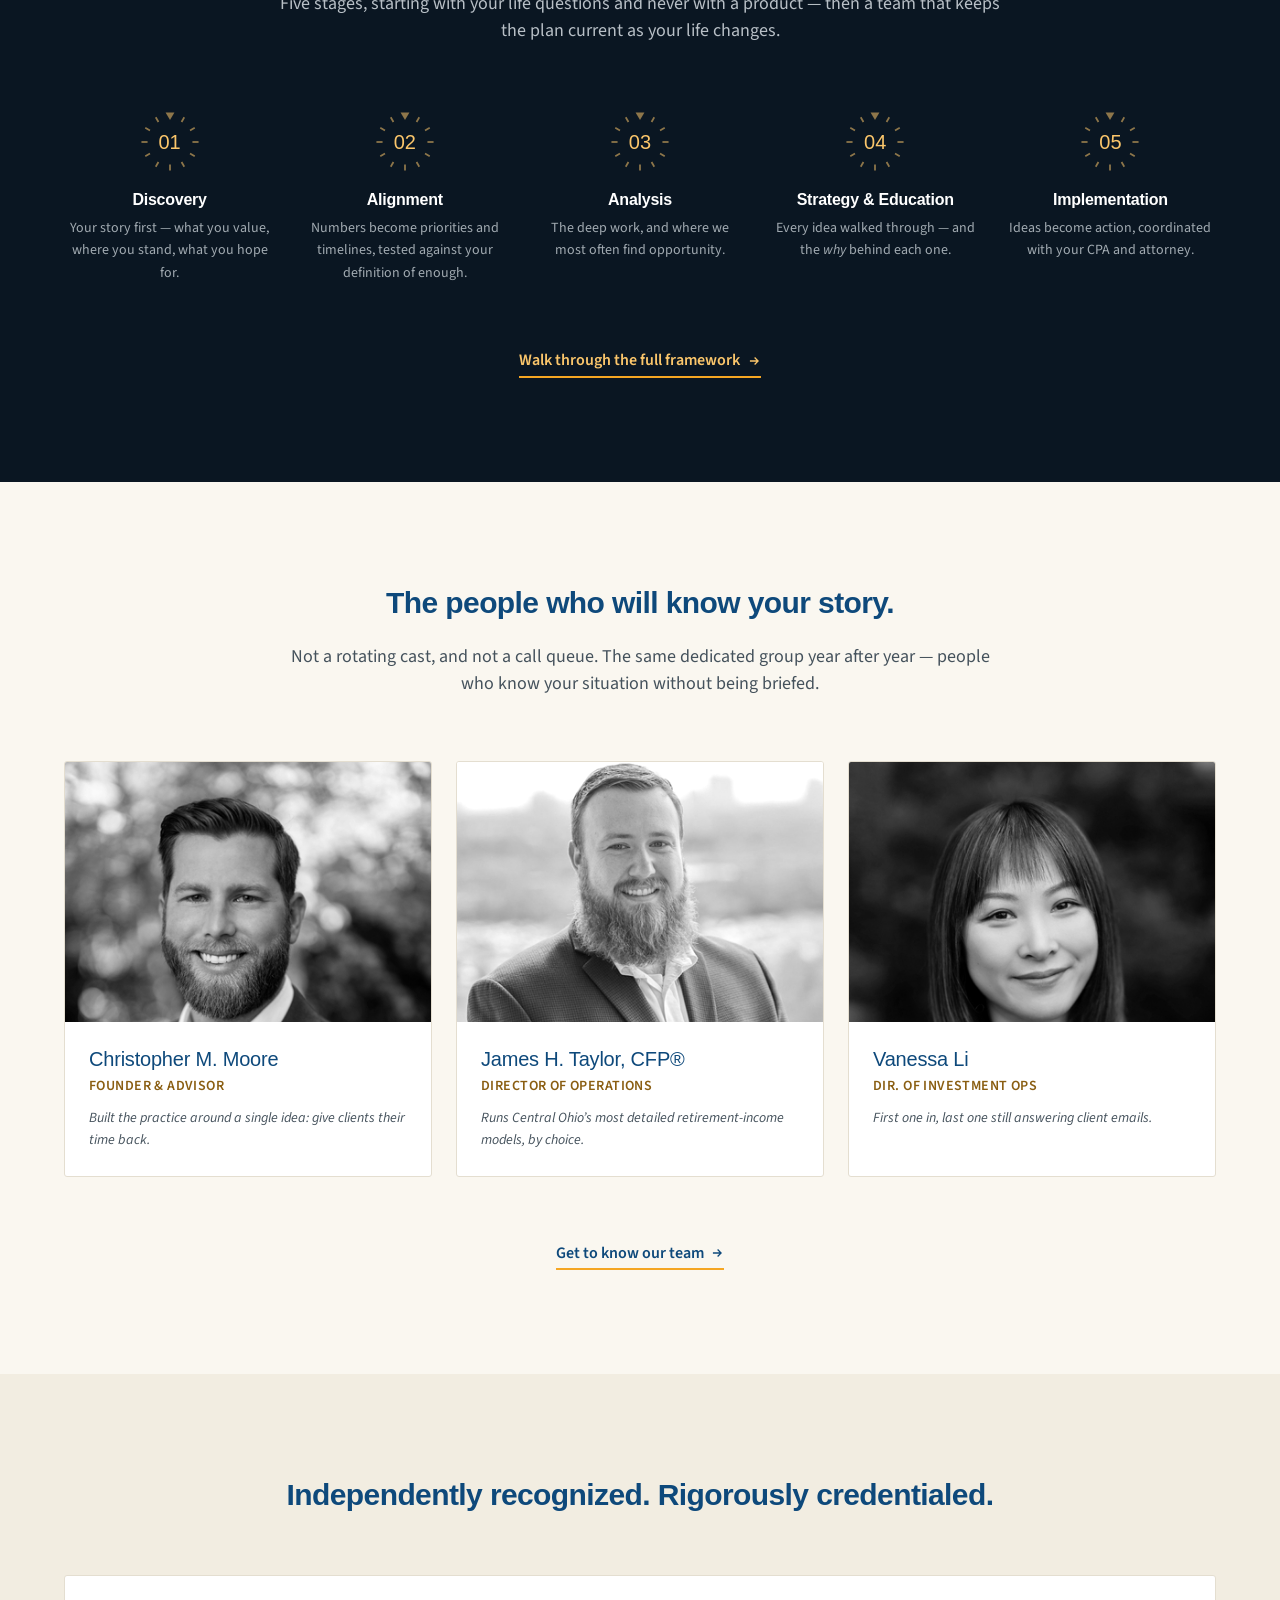
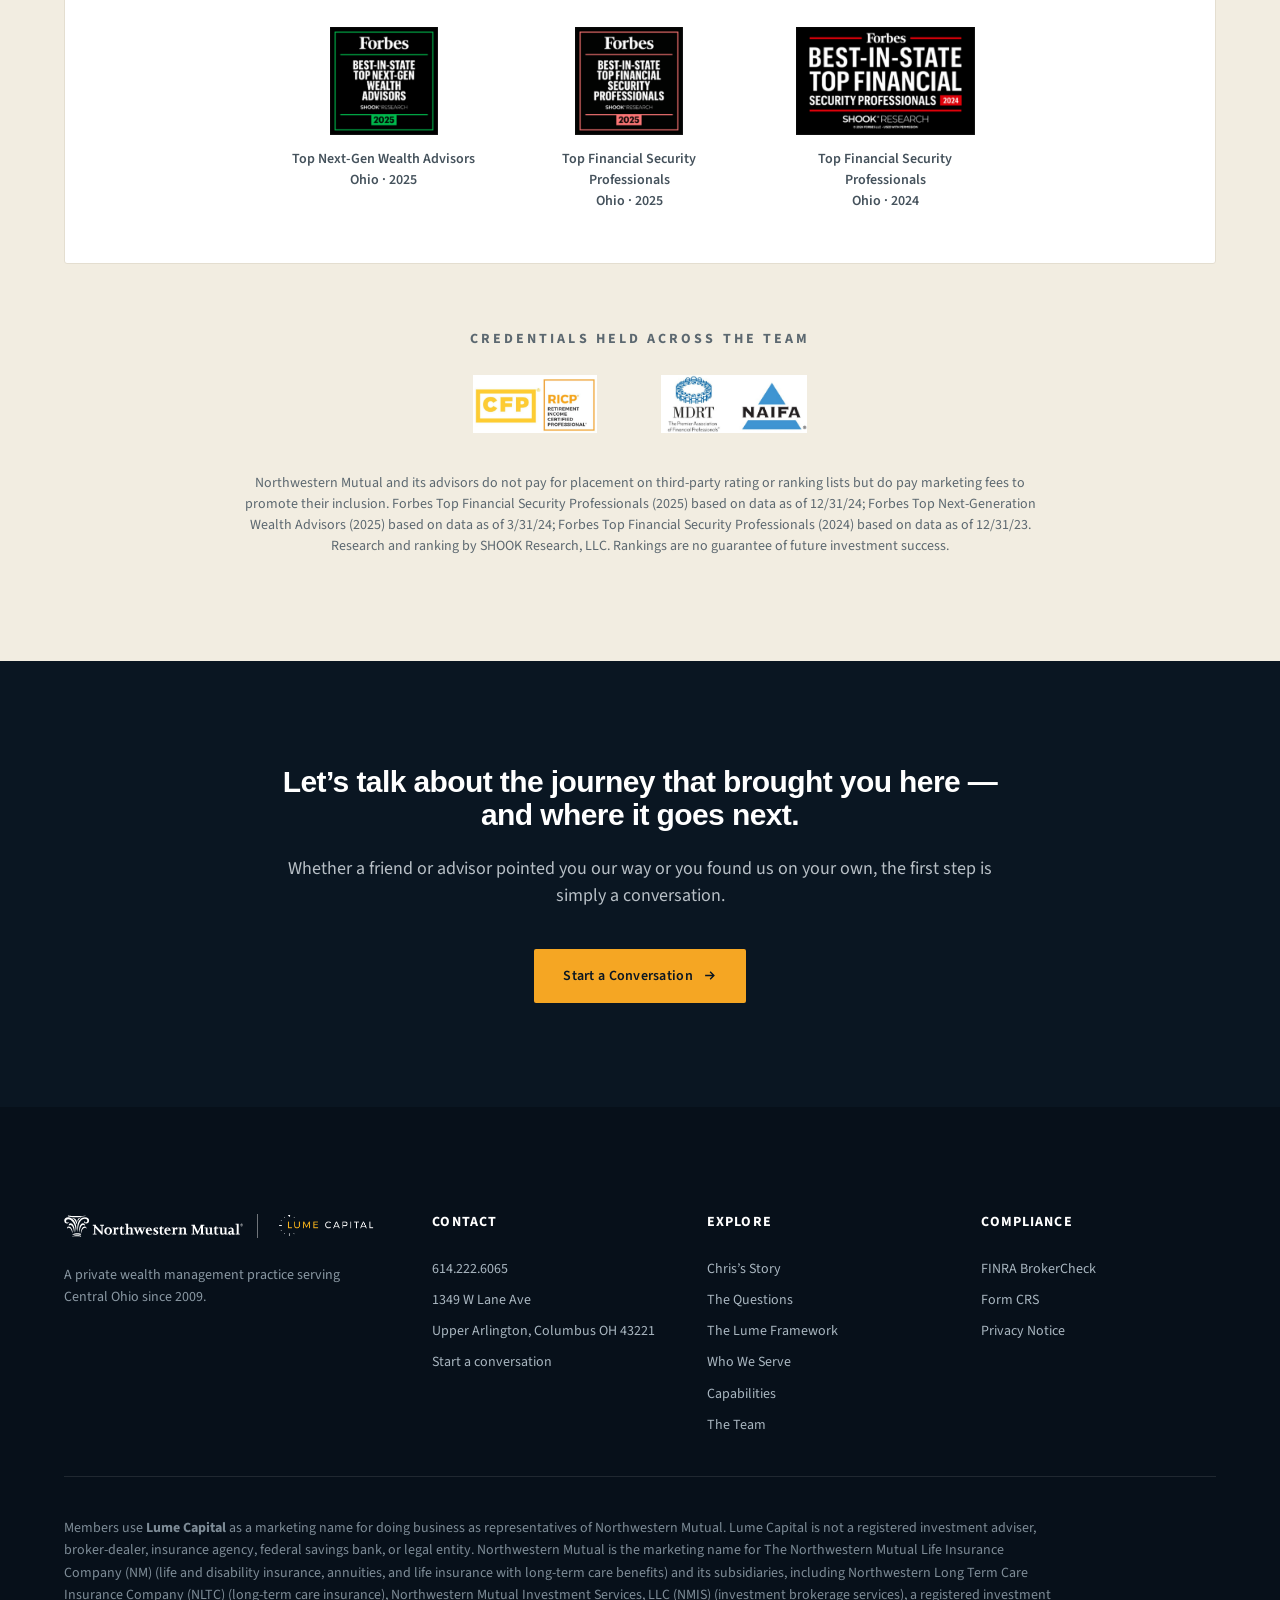
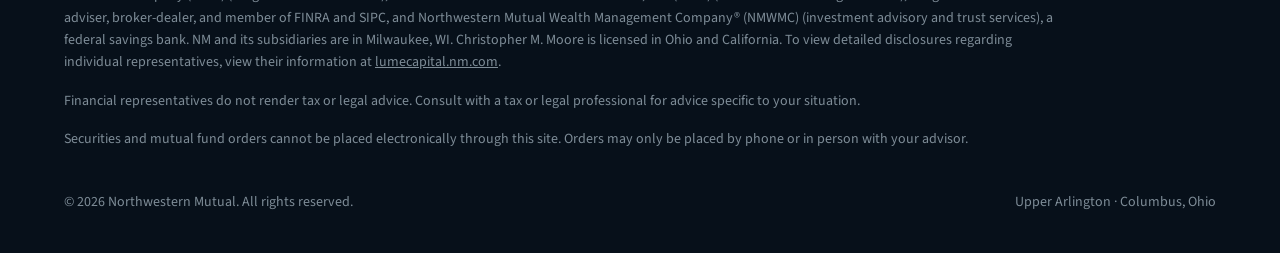
==== commit 25832e12: "Flip-card bios, all three Forbes badges, and drop a counting headline Team bios were accordions, whi" ====
--- a/index.html
+++ b/index.html
@@ -257,7 +257,7 @@
         </article>
       </div>
       <div class="band-more">
-        <a href="team.html" class="textlink">Meet all seven, with bios and direct contacts
+        <a href="team.html" class="textlink">Get to know our team
           <svg viewBox="0 0 24 24" fill="none" stroke="currentColor" stroke-width="2.2"><path d="M5 12h14M13 6l6 6-6 6"/></svg>
         </a>
       </div>
@@ -284,13 +284,22 @@
           <img src="forbes-financial-security-2025.png" alt="Forbes Best-in-State Top Financial Security Professionals, SHOOK Research, 2025">
           <figcaption>Top Financial Security Professionals<br>Ohio &middot; 2025</figcaption>
         </figure>
+        <figure>
+          <img src="forbes-financial-security-2024.png" alt="Forbes Best-in-State Top Financial Security Professionals, SHOOK Research, 2024">
+          <figcaption>Top Financial Security Professionals<br>Ohio &middot; 2024</figcaption>
+        </figure>
       </div>
       <p class="badge-row-label" style="margin-top:var(--space-xl);">Credentials held across the team</p>
       <div class="badge-row" style="padding-top:var(--space-md);">
         <img src="CFP-logo.jpeg" alt="CFP Certified Financial Planner and RICP Retirement Income Certified Professional certification marks">
         <img src="MDRT-logo.jpeg" alt="MDRT and NAIFA membership marks">
       </div>
-      <p class="disclosure">Northwestern Mutual and its advisors do not pay for placement on third-party rating or ranking lists but do pay marketing fees to promote their inclusion. Forbes Top Financial Security Professionals (2025) based on data as of 12/31/24; Forbes Top Next-Generation Wealth Advisors (2025) based on data as of 3/31/24. Research and ranking by SHOOK Research, LLC. Rankings are no guarantee of future investment success.</p>
+      <!-- COMPLIANCE FLAG: the disclosure must name a data date for every award shown.
+           The two 2025 dates are from Lume's approved collateral. The 2024 date below is
+           INFERRED from the year-over-year pattern (2025 award → data as of 12/31/24), not
+           sourced. Confirm it with Compliance before this goes client-facing, or drop the
+           2024 badge. -->
+      <p class="disclosure">Northwestern Mutual and its advisors do not pay for placement on third-party rating or ranking lists but do pay marketing fees to promote their inclusion. Forbes Top Financial Security Professionals (2025) based on data as of 12/31/24; Forbes Top Next-Generation Wealth Advisors (2025) based on data as of 3/31/24; Forbes Top Financial Security Professionals (2024) based on data as of 12/31/23. Research and ranking by SHOOK Research, LLC. Rankings are no guarantee of future investment success.</p>
     </div>
   </section>
 
--- a/lume.css
+++ b/lume.css
@@ -667,10 +667,7 @@
 
   /* --- Team card contact + bio (Team page only) -------------------------------------
      TWM lists "Contact Info (office, mobile, email, social media)" and a "Contact Me"
-     CTA as standard optional Team elements, so this is what the section is built for.
-     The bio uses native <details> — the same pattern as the questions accordion, so it
-     needs no JavaScript and stays keyboard-accessible. TWM's Team 3 renders bios in a
-     modal instead; identical content model, different presentation. */
+     CTA as standard optional Team elements, so this is what the section is built for. */
   .team-contact {
     margin-top: var(--space-md); padding-top: var(--space-sm);
     border-top: 1px solid var(--line);
@@ -680,26 +677,57 @@
   .team-contact a { color: var(--navy); font-weight: 600; display: inline-flex; align-items: center; gap: 0.45rem; }
   .team-contact a:hover { color: var(--gold-deep); }
   .team-contact svg { width: 13px; height: 13px; flex: none; }
-  .team-bio { border-top: 1px solid var(--line); }
-  .team-bio > summary {
-    list-style: none; cursor: pointer; padding: 0.8rem var(--space-md);
-    display: flex; align-items: center; justify-content: space-between; gap: 0.6rem;
-    font-size: var(--text-small); font-weight: 600; color: var(--navy);
-  }
-  .team-bio > summary::-webkit-details-marker { display: none; }
-  .team-bio > summary:hover { color: var(--gold-deep); }
-  .team-bio > summary::after {
-    content: ""; width: 8px; height: 8px; flex: none;
-    border-right: 2px solid currentColor; border-bottom: 2px solid currentColor;
-    transform: rotate(45deg) translate(-2px,-2px); transition: transform .2s ease;
-  }
-  .team-bio[open] > summary::after { transform: rotate(-135deg) translate(-2px,-2px); }
-  .team-bio-body { padding: 0 var(--space-md) var(--space-md); }
-  .team-bio-body p { font-size: var(--text-small); color: var(--slate); }
-  .team-bio-body p + p { margin-top: 0.6rem; }
-  .team-bio-body .lic {
+
+  /* --- Flip-card bios ----------------------------------------------------------------
+     Previously a <details> accordion, which was wrong here: a grid row stretches to its
+     tallest item, so opening ONE bio pushed every card in that row taller. A flip keeps
+     the bio inside the card's own footprint and leaves its neighbours untouched. TWM
+     supports card flips natively ("Highlight flips when mouse hovers over square").
+
+     Click-to-flip, not hover: bios are long-form, and hover has no touch equivalent. The
+     mechanism is a visually-hidden checkbox — no JavaScript — kept focusable rather than
+     `hidden` so the card is still operable from the keyboard.
+
+     A flip forces every card to one height, which is the trade being accepted: bios here
+     run from one paragraph to three, so the back face scrolls rather than the card
+     growing. (This is the same reason the questions section stayed an accordion — there
+     the varying lengths were the point, and nothing sat beside a card to be stretched.) */
+  .team-card.is-flip { height: 540px; perspective: 1400px; background: none; border: none; overflow: visible; }
+  .team-card.is-flip:hover { transform: none; box-shadow: none; }
+  .flip-input {
+    position: absolute; width: 1px; height: 1px; margin: 0;
+    opacity: 0; pointer-events: none;
+  }
+  .flip-inner {
+    position: relative; width: 100%; height: 100%;
+    transition: transform .55s cubic-bezier(.4,.2,.2,1); transform-style: preserve-3d;
+  }
+  .flip-input:checked ~ .flip-inner { transform: rotateY(180deg); }
+  .flip-front, .flip-back {
+    position: absolute; inset: 0; backface-visibility: hidden; -webkit-backface-visibility: hidden;
+    background: var(--surface); border: 1px solid var(--line); border-radius: 3px;
+    overflow: hidden; display: flex; flex-direction: column;
+  }
+  .flip-back { transform: rotateY(180deg); padding: var(--space-md); }
+  .team-card.is-flip .flip-front img { height: 260px; flex: none; }
+  .flip-front .team-info { flex: 1 1 auto; display: flex; flex-direction: column; }
+  .flip-front .team-contact { margin-top: auto; }
+  /* Focus ring lives on the label, since the real control is visually hidden. */
+  .flip-input:focus-visible ~ .flip-inner .flip-btn { outline: 2px solid var(--navy); outline-offset: 2px; }
+  .flip-btn {
+    cursor: pointer; display: inline-flex; align-items: center; gap: 0.4rem;
+    font-family: var(--sans); font-size: var(--text-small); font-weight: 600;
+    color: var(--navy); border-bottom: 1px solid var(--gold); padding-bottom: 2px;
+    align-self: flex-start; margin-top: var(--space-sm);
+  }
+  .flip-btn:hover { color: var(--gold-deep); }
+  .flip-back h4 { font-family: var(--sans-display); font-size: var(--text-h4); color: var(--navy); font-weight: 500; }
+  .flip-back-body { flex: 1 1 auto; overflow-y: auto; margin-top: 0.6rem; padding-right: 0.35rem; }
+  .flip-back-body p { font-size: var(--text-small); color: var(--slate); }
+  .flip-back-body p + p { margin-top: 0.6rem; }
+  .flip-back-body .lic {
     margin-top: 0.75rem; padding-top: 0.6rem; border-top: 1px solid var(--line);
-    font-size: var(--text-small); color: var(--slate-muted);
+    color: var(--slate-muted);
   }
 
   /* ============================================================= RECOGNITION / COMMUNITY
@@ -714,8 +742,14 @@
     flex-wrap: wrap; background: var(--surface); border: 1px solid var(--line); border-radius: 3px;
     padding: clamp(1.75rem, 4vw, var(--space-xl)); margin-top: var(--space-lg);
   }
-  .badge-shelf img { width: clamp(124px, 15vw, 158px); height: auto; display: block; }
-  .badge-shelf figure { margin: 0; max-width: 200px; text-align: center; }
+  /* Sized by HEIGHT, not width: the 2024 badge is landscape (883×532) while the two 2025
+     badges are square (533×533). Matching widths would make the landscape one read as
+     half the weight of the others; matching heights keeps all three level. */
+  .badge-shelf img {
+    height: auto; max-height: clamp(84px, 10vw, 108px); max-width: clamp(150px, 19vw, 195px);
+    width: auto; object-fit: contain; display: block; margin: 0 auto;
+  }
+  .badge-shelf figure { margin: 0; max-width: 205px; text-align: center; display: flex; flex-direction: column; justify-content: flex-start; }
   .badge-shelf figcaption {
     margin-top: 0.85rem; font-size: var(--text-small); line-height: var(--leading-normal);
     color: var(--slate); font-weight: 600;
@@ -778,6 +812,8 @@
   .footer-bottom { display: flex; justify-content: space-between; align-items: center; margin-top: var(--space-lg); font-size: var(--text-small); color: #7E8C97; flex-wrap: wrap; gap: var(--space-sm); }
 
   @media (prefers-reduced-motion: reduce) {
+    /* The flip still works — it just swaps faces instantly instead of rotating. */
+    .flip-inner { transition: none; }
     .q-card[open] .q-reveal { animation: none; }
     .q-card, .q-card:hover { transition: none; transform: none; }
     html { scroll-behavior: auto; }
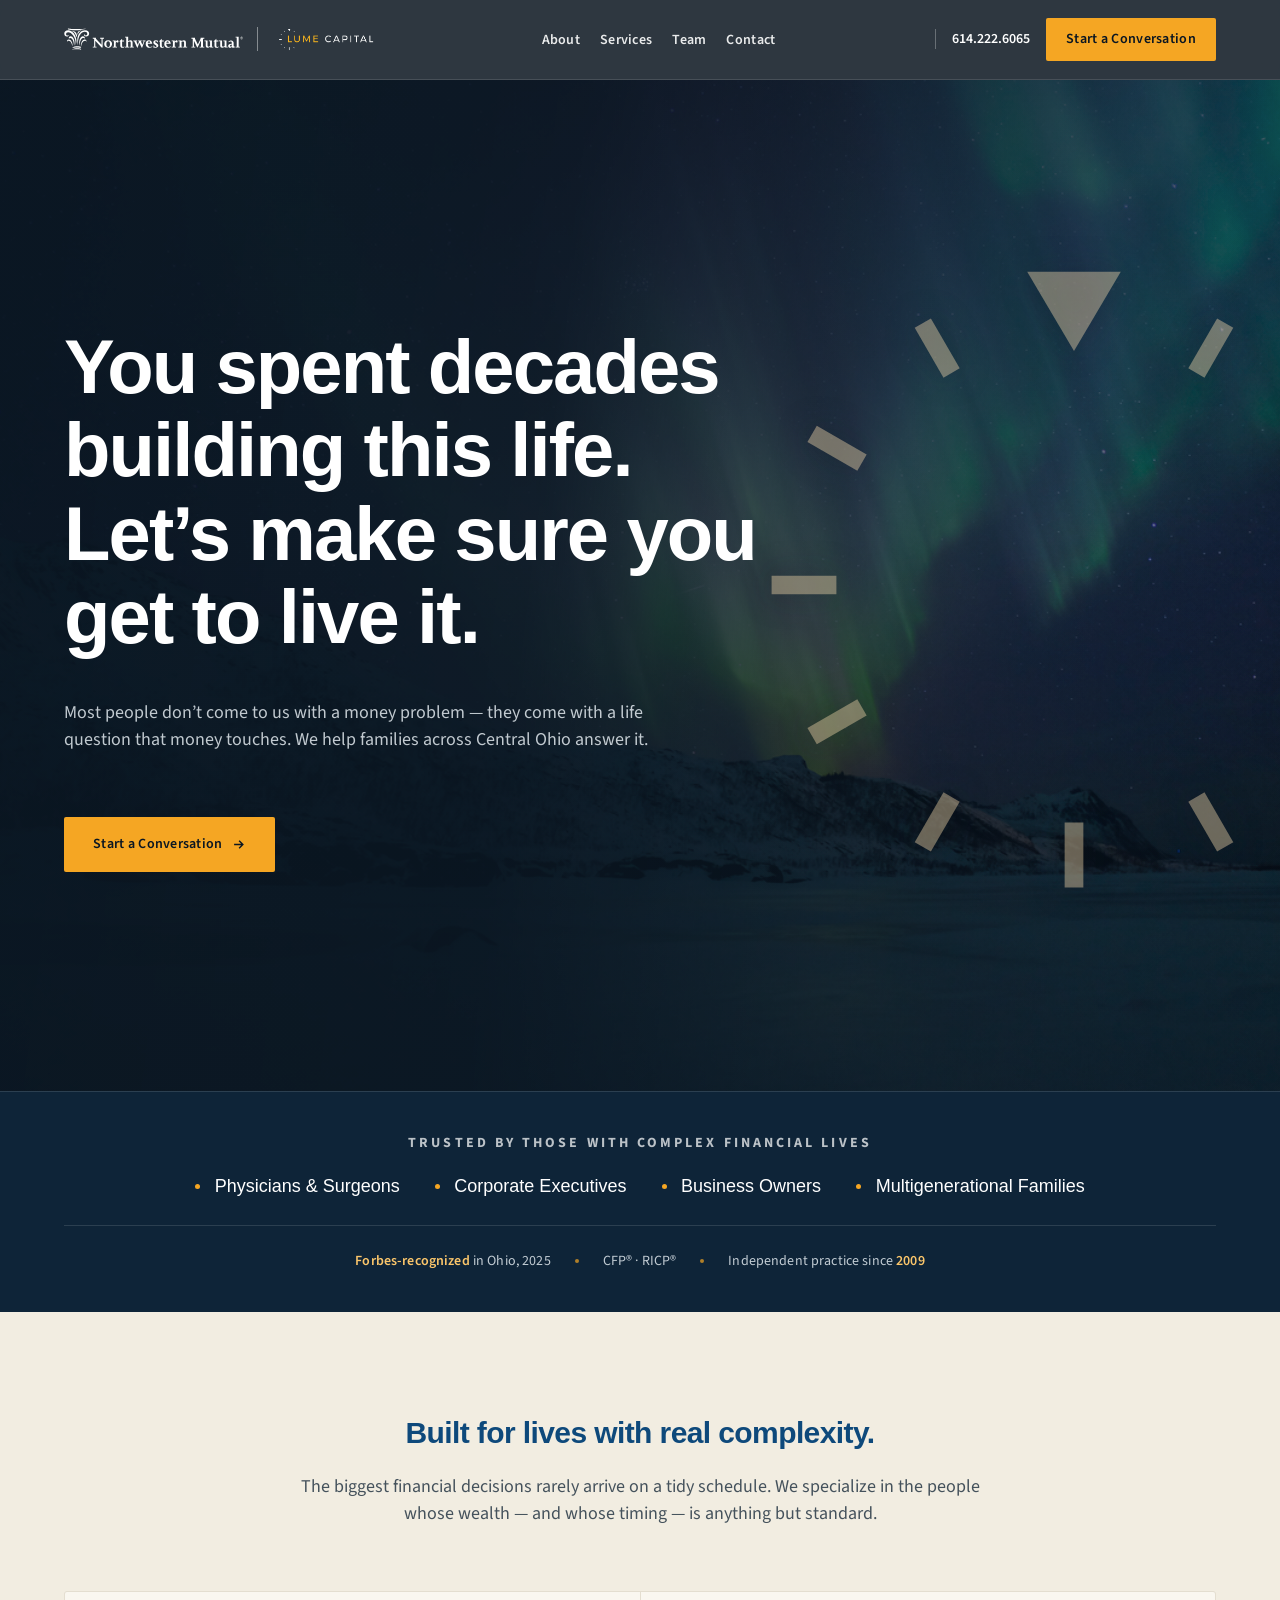
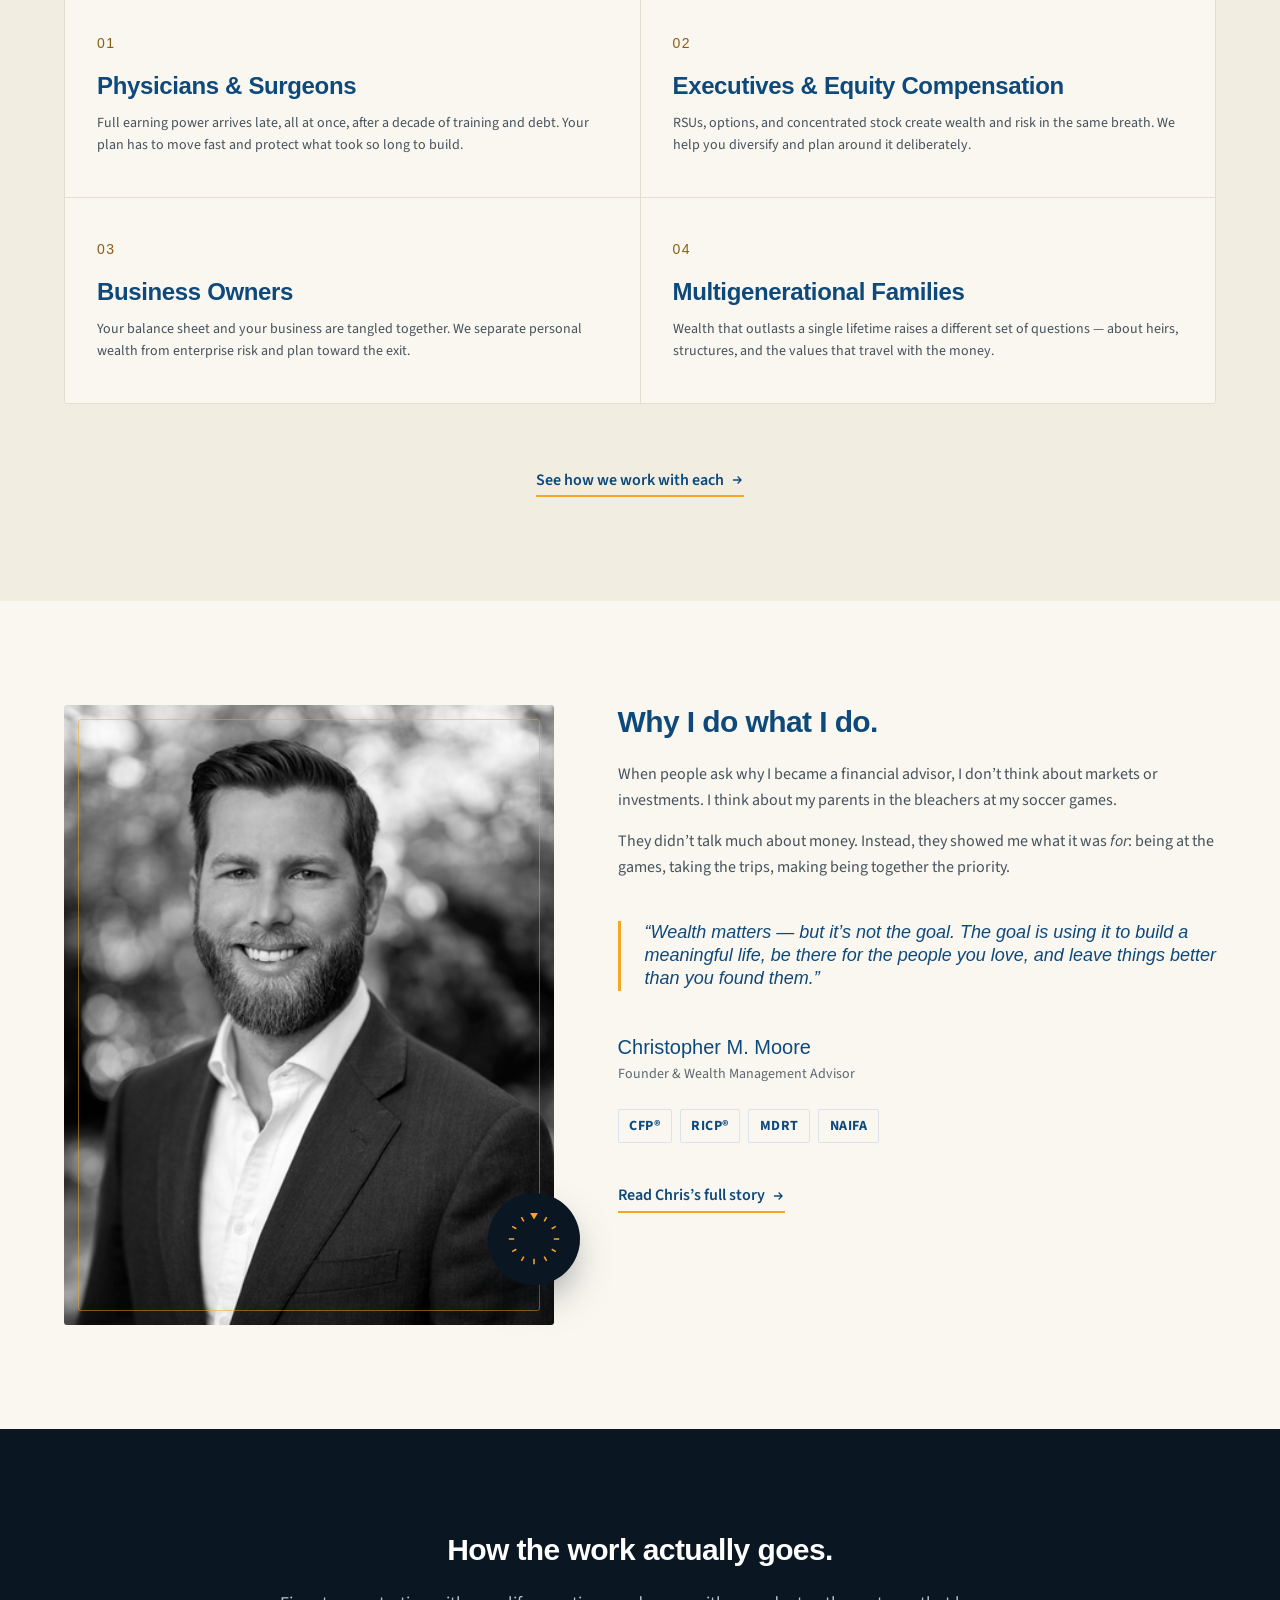
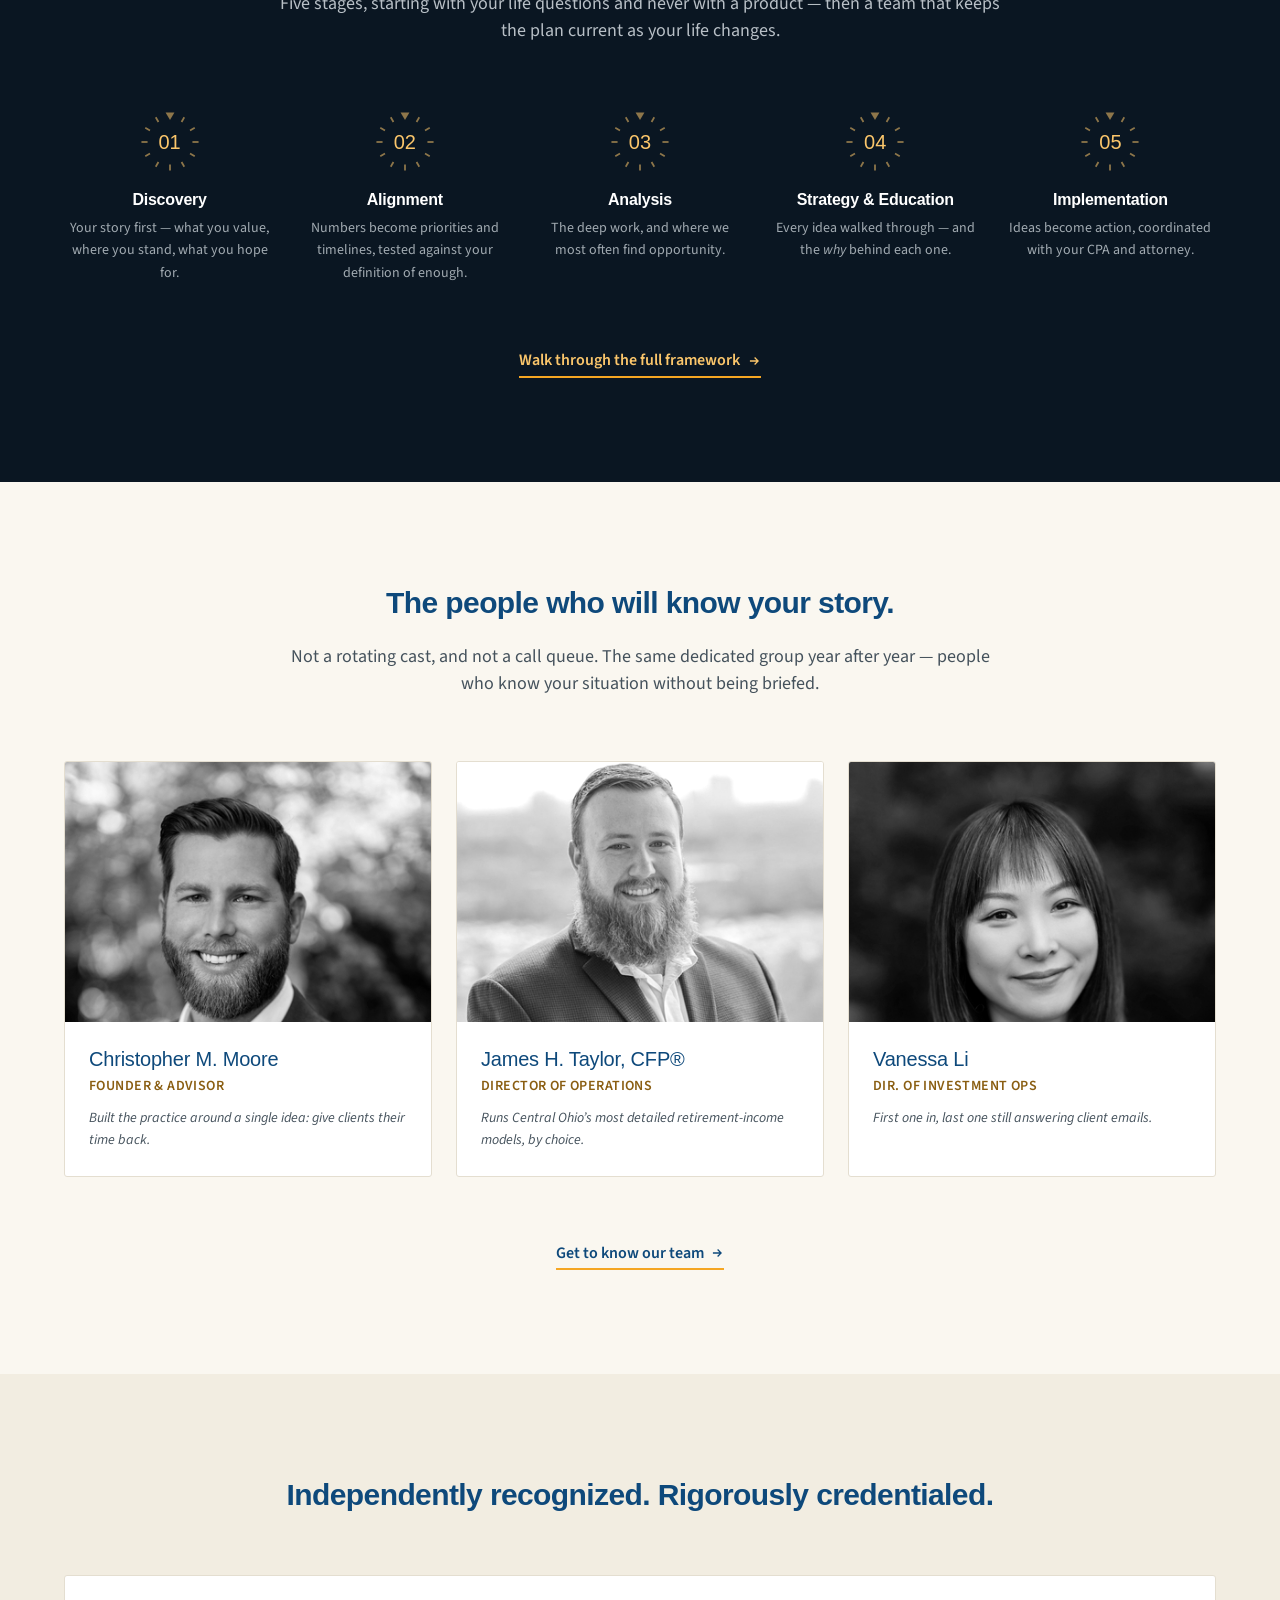
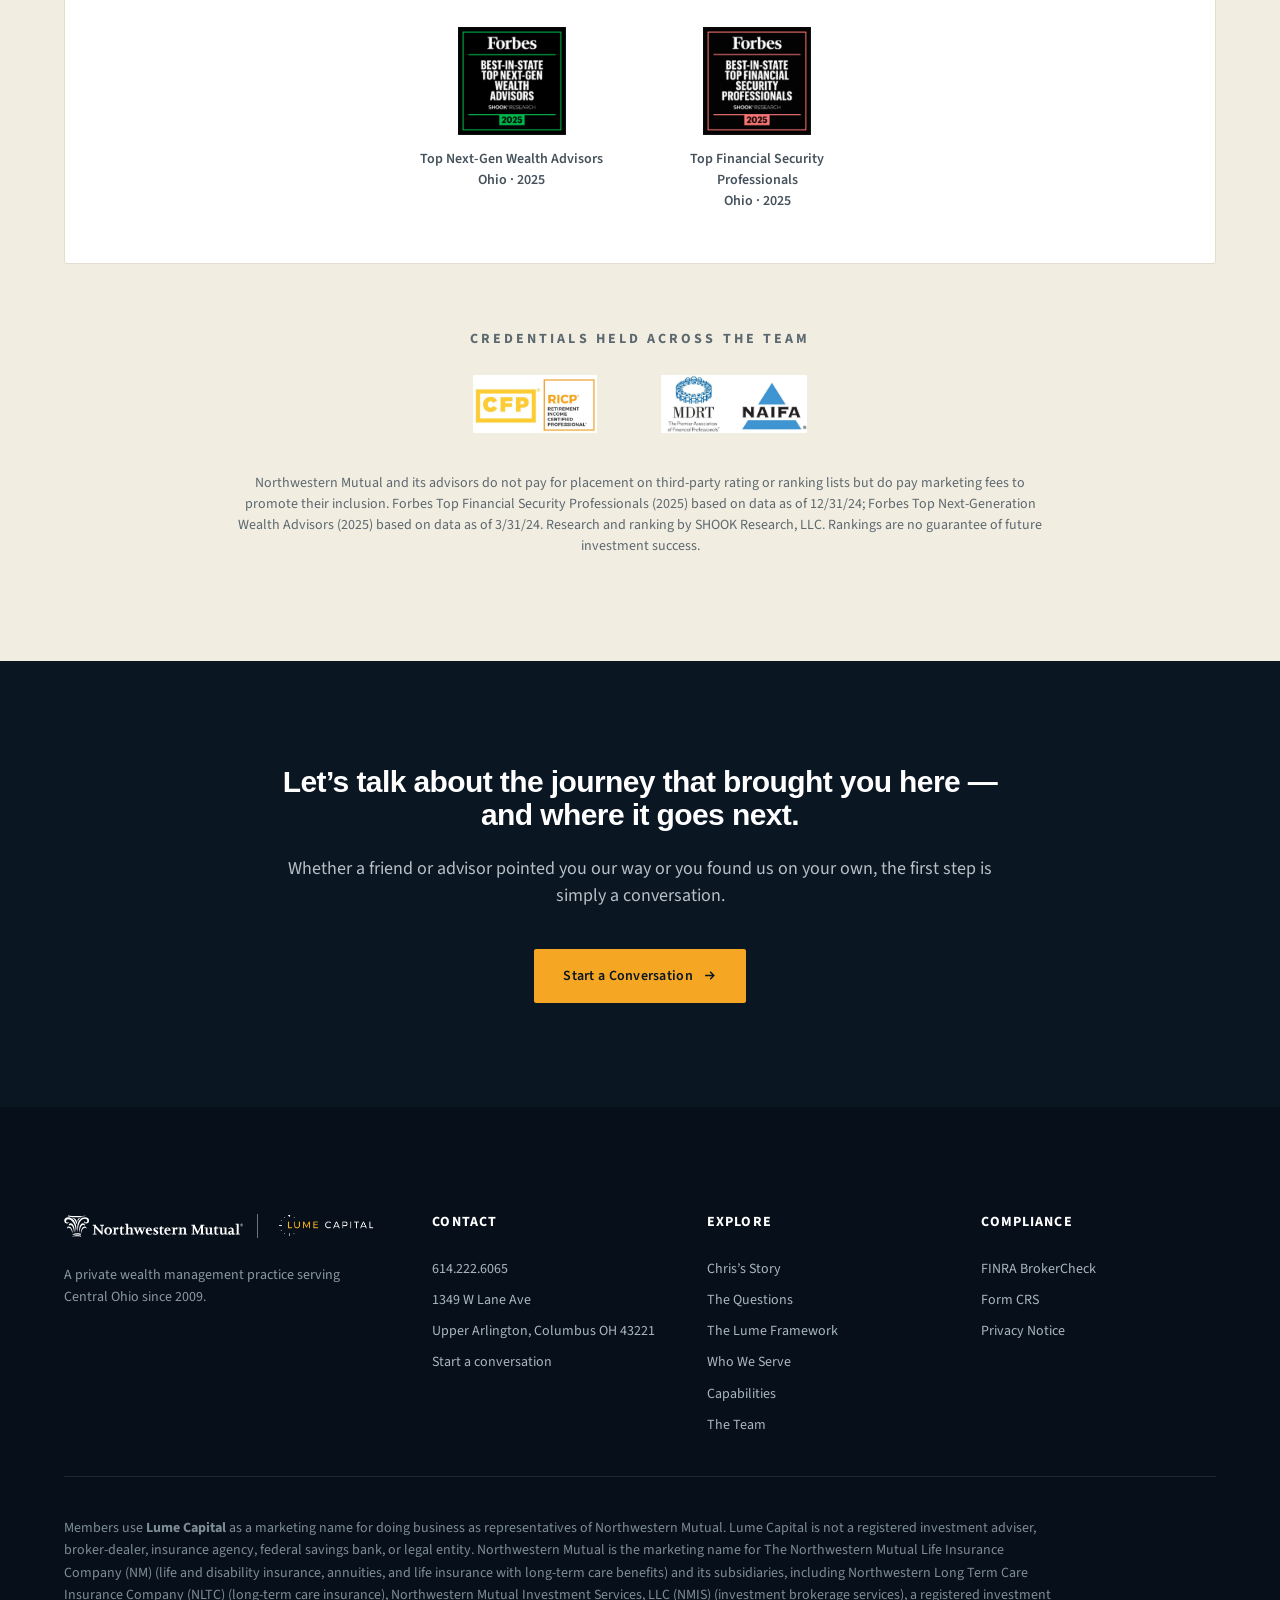
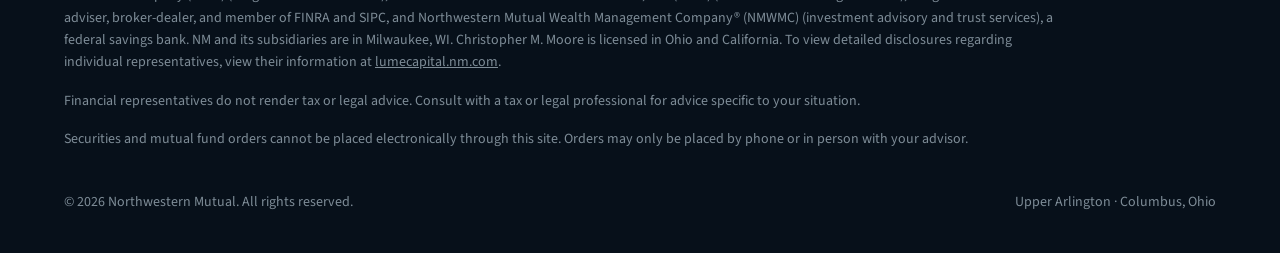
==== commit 95aa958b: "Make the bio flip a real card turn; drop the 2024 Forbes badge The flip was built but its trigger co" ====
--- a/index.html
+++ b/index.html
@@ -284,22 +284,18 @@
           <img src="forbes-financial-security-2025.png" alt="Forbes Best-in-State Top Financial Security Professionals, SHOOK Research, 2025">
           <figcaption>Top Financial Security Professionals<br>Ohio &middot; 2025</figcaption>
         </figure>
-        <figure>
-          <img src="forbes-financial-security-2024.png" alt="Forbes Best-in-State Top Financial Security Professionals, SHOOK Research, 2024">
-          <figcaption>Top Financial Security Professionals<br>Ohio &middot; 2024</figcaption>
-        </figure>
       </div>
       <p class="badge-row-label" style="margin-top:var(--space-xl);">Credentials held across the team</p>
       <div class="badge-row" style="padding-top:var(--space-md);">
         <img src="CFP-logo.jpeg" alt="CFP Certified Financial Planner and RICP Retirement Income Certified Professional certification marks">
         <img src="MDRT-logo.jpeg" alt="MDRT and NAIFA membership marks">
       </div>
-      <!-- COMPLIANCE FLAG: the disclosure must name a data date for every award shown.
-           The two 2025 dates are from Lume's approved collateral. The 2024 date below is
-           INFERRED from the year-over-year pattern (2025 award → data as of 12/31/24), not
-           sourced. Confirm it with Compliance before this goes client-facing, or drop the
-           2024 badge. -->
-      <p class="disclosure">Northwestern Mutual and its advisors do not pay for placement on third-party rating or ranking lists but do pay marketing fees to promote their inclusion. Forbes Top Financial Security Professionals (2025) based on data as of 12/31/24; Forbes Top Next-Generation Wealth Advisors (2025) based on data as of 3/31/24; Forbes Top Financial Security Professionals (2024) based on data as of 12/31/23. Research and ranking by SHOOK Research, LLC. Rankings are no guarantee of future investment success.</p>
+      <!-- The disclosure must name a data date for every award shown, so awards and
+           disclosure move together. Both dates below come from Lume's approved collateral.
+           The supplied composite also held a 2024 Top Financial Security Professionals
+           badge — the prior year of the same award as the 2025 one — deliberately not
+           used, so no unsourced data date is published here. -->
+      <p class="disclosure">Northwestern Mutual and its advisors do not pay for placement on third-party rating or ranking lists but do pay marketing fees to promote their inclusion. Forbes Top Financial Security Professionals (2025) based on data as of 12/31/24; Forbes Top Next-Generation Wealth Advisors (2025) based on data as of 3/31/24. Research and ranking by SHOOK Research, LLC. Rankings are no guarantee of future investment success.</p>
     </div>
   </section>
 
--- a/lume.css
+++ b/lume.css
@@ -692,10 +692,13 @@
      run from one paragraph to three, so the back face scrolls rather than the card
      growing. (This is the same reason the questions section stayed an accordion — there
      the varying lengths were the point, and nothing sat beside a card to be stretched.) */
-  .team-card.is-flip { height: 540px; perspective: 1400px; background: none; border: none; overflow: visible; }
+  .team-card.is-flip {
+    position: relative; height: 560px; perspective: 1400px;
+    background: none; border: none; overflow: visible;
+  }
   .team-card.is-flip:hover { transform: none; box-shadow: none; }
   .flip-input {
-    position: absolute; width: 1px; height: 1px; margin: 0;
+    position: absolute; top: 0; left: 0; width: 1px; height: 1px; margin: 0;
     opacity: 0; pointer-events: none;
   }
   .flip-inner {
@@ -708,21 +711,51 @@
     background: var(--surface); border: 1px solid var(--line); border-radius: 3px;
     overflow: hidden; display: flex; flex-direction: column;
   }
-  .flip-back { transform: rotateY(180deg); padding: var(--space-md); }
-  .team-card.is-flip .flip-front img { height: 260px; flex: none; }
-  .flip-front .team-info { flex: 1 1 auto; display: flex; flex-direction: column; }
-  .flip-front .team-contact { margin-top: auto; }
-  /* Focus ring lives on the label, since the real control is visually hidden. */
-  .flip-input:focus-visible ~ .flip-inner .flip-btn { outline: 2px solid var(--navy); outline-offset: 2px; }
+  .flip-back { transform: rotateY(180deg); padding: var(--space-md) var(--space-md) 0; }
+  /* Shorter portrait on the flip card than on the homepage snippet: the front face has a
+     fixed height to share with the name, role, note and contact block, and at 260px the
+     trigger could fall past the clipped bottom edge on the longer cards. */
+  .team-card.is-flip .flip-front img { height: 210px; flex: none; }
+  .flip-front .team-info { flex: 1 1 auto; display: flex; flex-direction: column; min-height: 0; }
+  .flip-front .team-note { flex: 0 1 auto; overflow: hidden; }
+  /* Contact links sit ABOVE the full-face trigger so they stay independently clickable. */
+  .flip-front .team-contact { margin-top: auto; position: relative; z-index: 2; }
+
+  /* The whole face is the trigger — this is a card being turned over, not a control being
+     pressed. The visible cue is pinned to the face rather than sitting in the content
+     flow, so it can never be pushed out of the clipped area by a long name or role. */
   .flip-btn {
-    cursor: pointer; display: inline-flex; align-items: center; gap: 0.4rem;
+    position: absolute; inset: 0; z-index: 1; cursor: pointer;
+    display: flex; align-items: flex-end; justify-content: flex-end;
+    padding: var(--space-md); font-size: 0;
+  }
+  .flip-btn span {
+    display: inline-flex; align-items: center; gap: 0.4rem;
     font-family: var(--sans); font-size: var(--text-small); font-weight: 600;
-    color: var(--navy); border-bottom: 1px solid var(--gold); padding-bottom: 2px;
-    align-self: flex-start; margin-top: var(--space-sm);
-  }
-  .flip-btn:hover { color: var(--gold-deep); }
-  .flip-back h4 { font-family: var(--sans-display); font-size: var(--text-h4); color: var(--navy); font-weight: 500; }
-  .flip-back-body { flex: 1 1 auto; overflow-y: auto; margin-top: 0.6rem; padding-right: 0.35rem; }
+    color: var(--navy); background: var(--surface);
+    border: 1px solid var(--line); border-radius: 2px; padding: 0.4rem 0.7rem;
+    box-shadow: 0 6px 16px -10px rgba(14,73,123,0.5);
+    transition: color .18s ease, border-color .18s ease;
+  }
+  .flip-btn span::after {
+    content: ""; width: 11px; height: 11px; flex: none;
+    border: 1.6px solid currentColor; border-radius: 50%;
+    border-right-color: transparent; border-bottom-color: transparent;
+    transform: rotate(45deg);
+  }
+  .team-card.is-flip:hover .flip-btn span { color: var(--gold-deep); border-color: var(--gold); }
+  /* Focus ring lives on the cue, since the real control is visually hidden. */
+  .flip-input:focus-visible ~ .flip-inner .flip-front .flip-btn span { outline: 2px solid var(--navy); outline-offset: 2px; }
+  .flip-back .flip-btn { align-items: flex-start; justify-content: flex-start; }
+  .flip-back h4 { font-family: var(--sans-display); font-size: var(--text-h4); color: var(--navy); font-weight: 500; position: relative; z-index: 2; }
+  /* Scrolls rather than growing the card — bios run one paragraph to three, and a flip
+     commits every card in the row to one height. z-index keeps it above the face trigger
+     so the scrollbar stays usable. */
+  .flip-back-body {
+    flex: 1 1 auto; overflow-y: auto; min-height: 0;
+    margin-top: 0.6rem; padding-right: 0.35rem; padding-bottom: 3.2rem;
+    position: relative; z-index: 2;
+  }
   .flip-back-body p { font-size: var(--text-small); color: var(--slate); }
   .flip-back-body p + p { margin-top: 0.6rem; }
   .flip-back-body .lic {
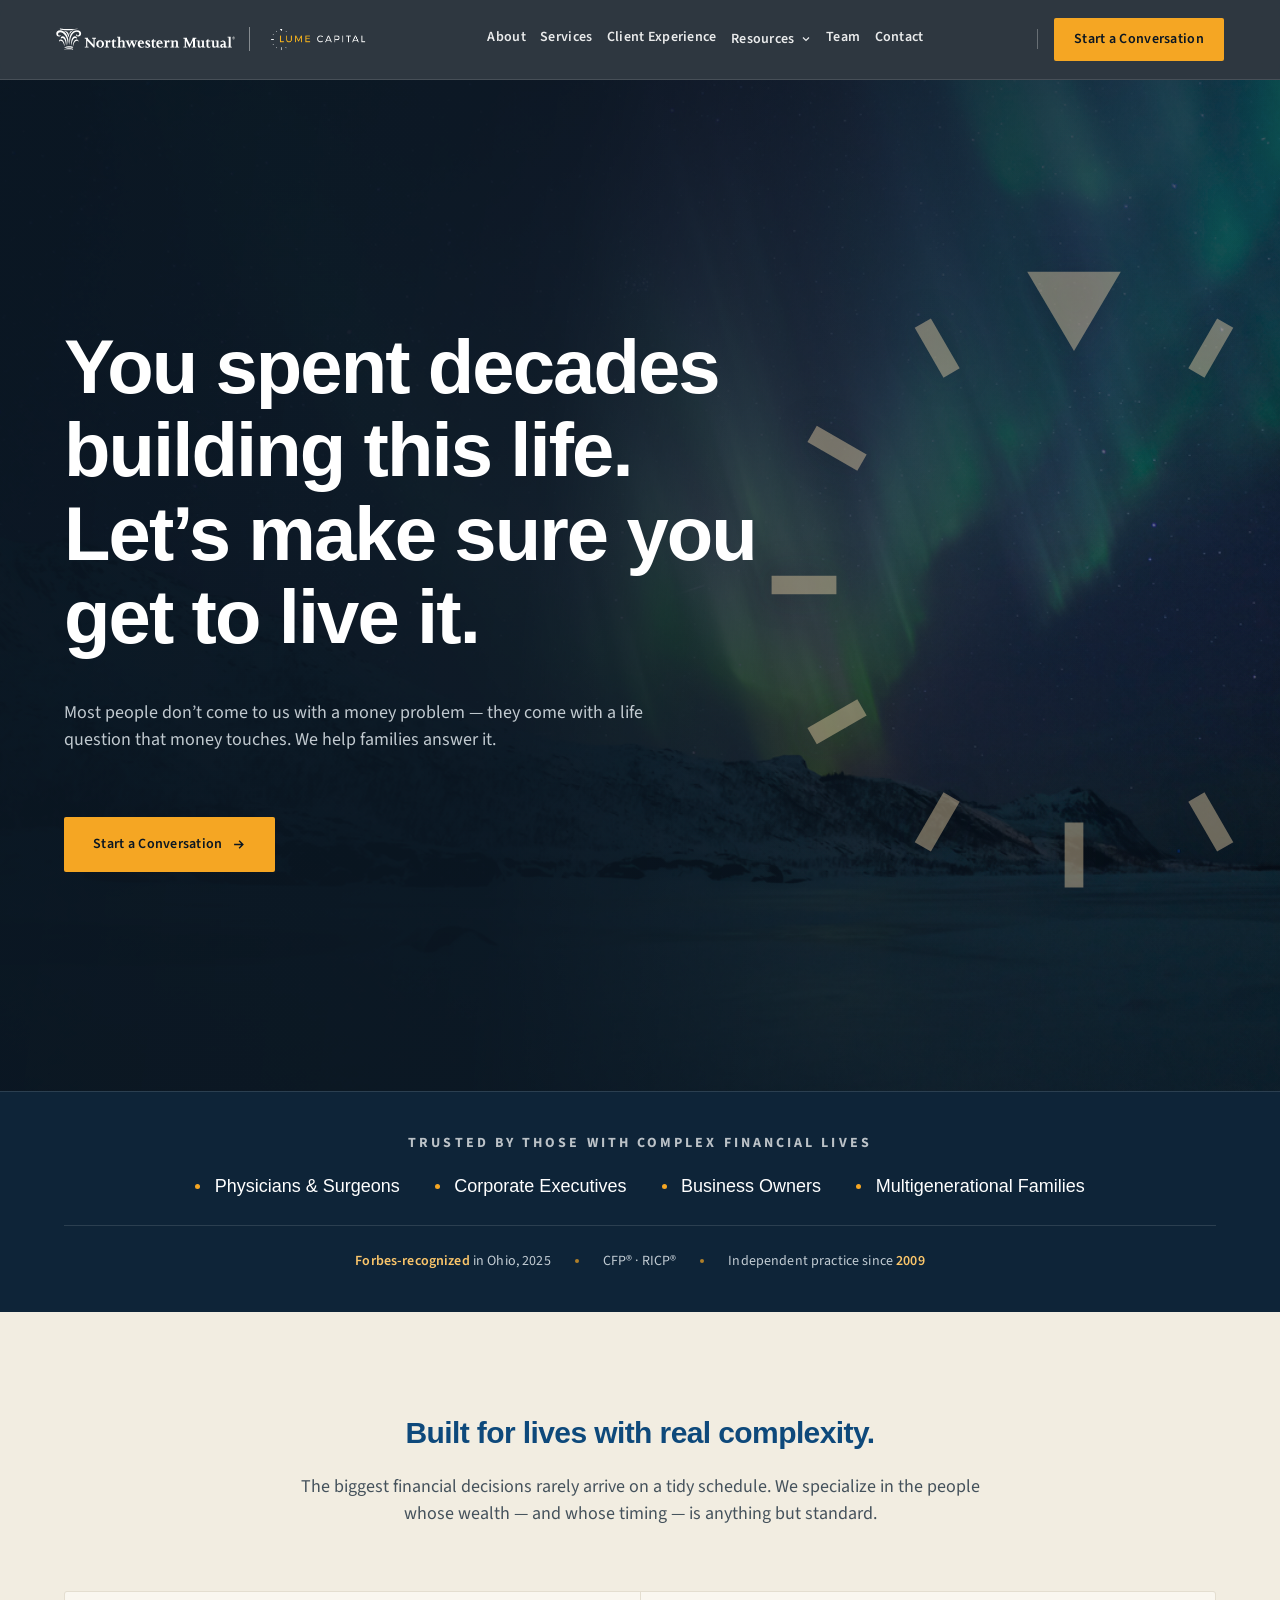
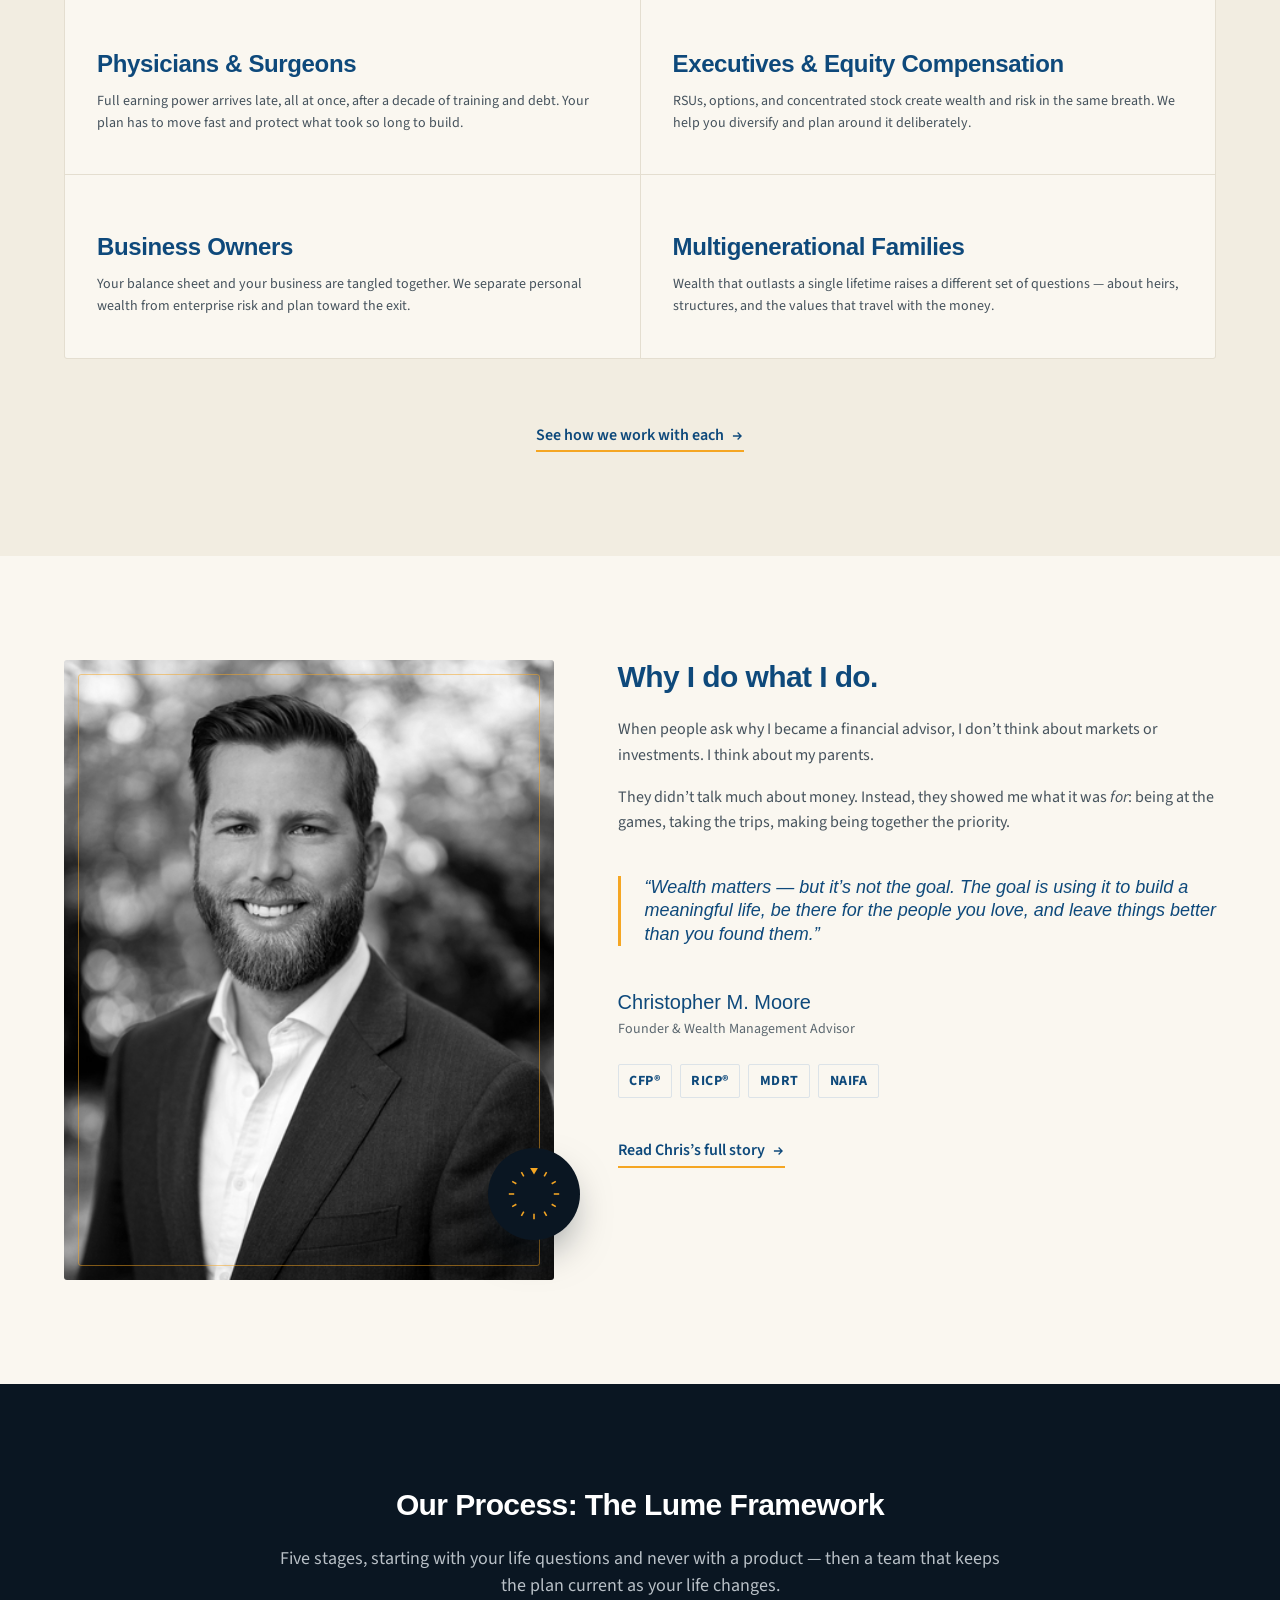
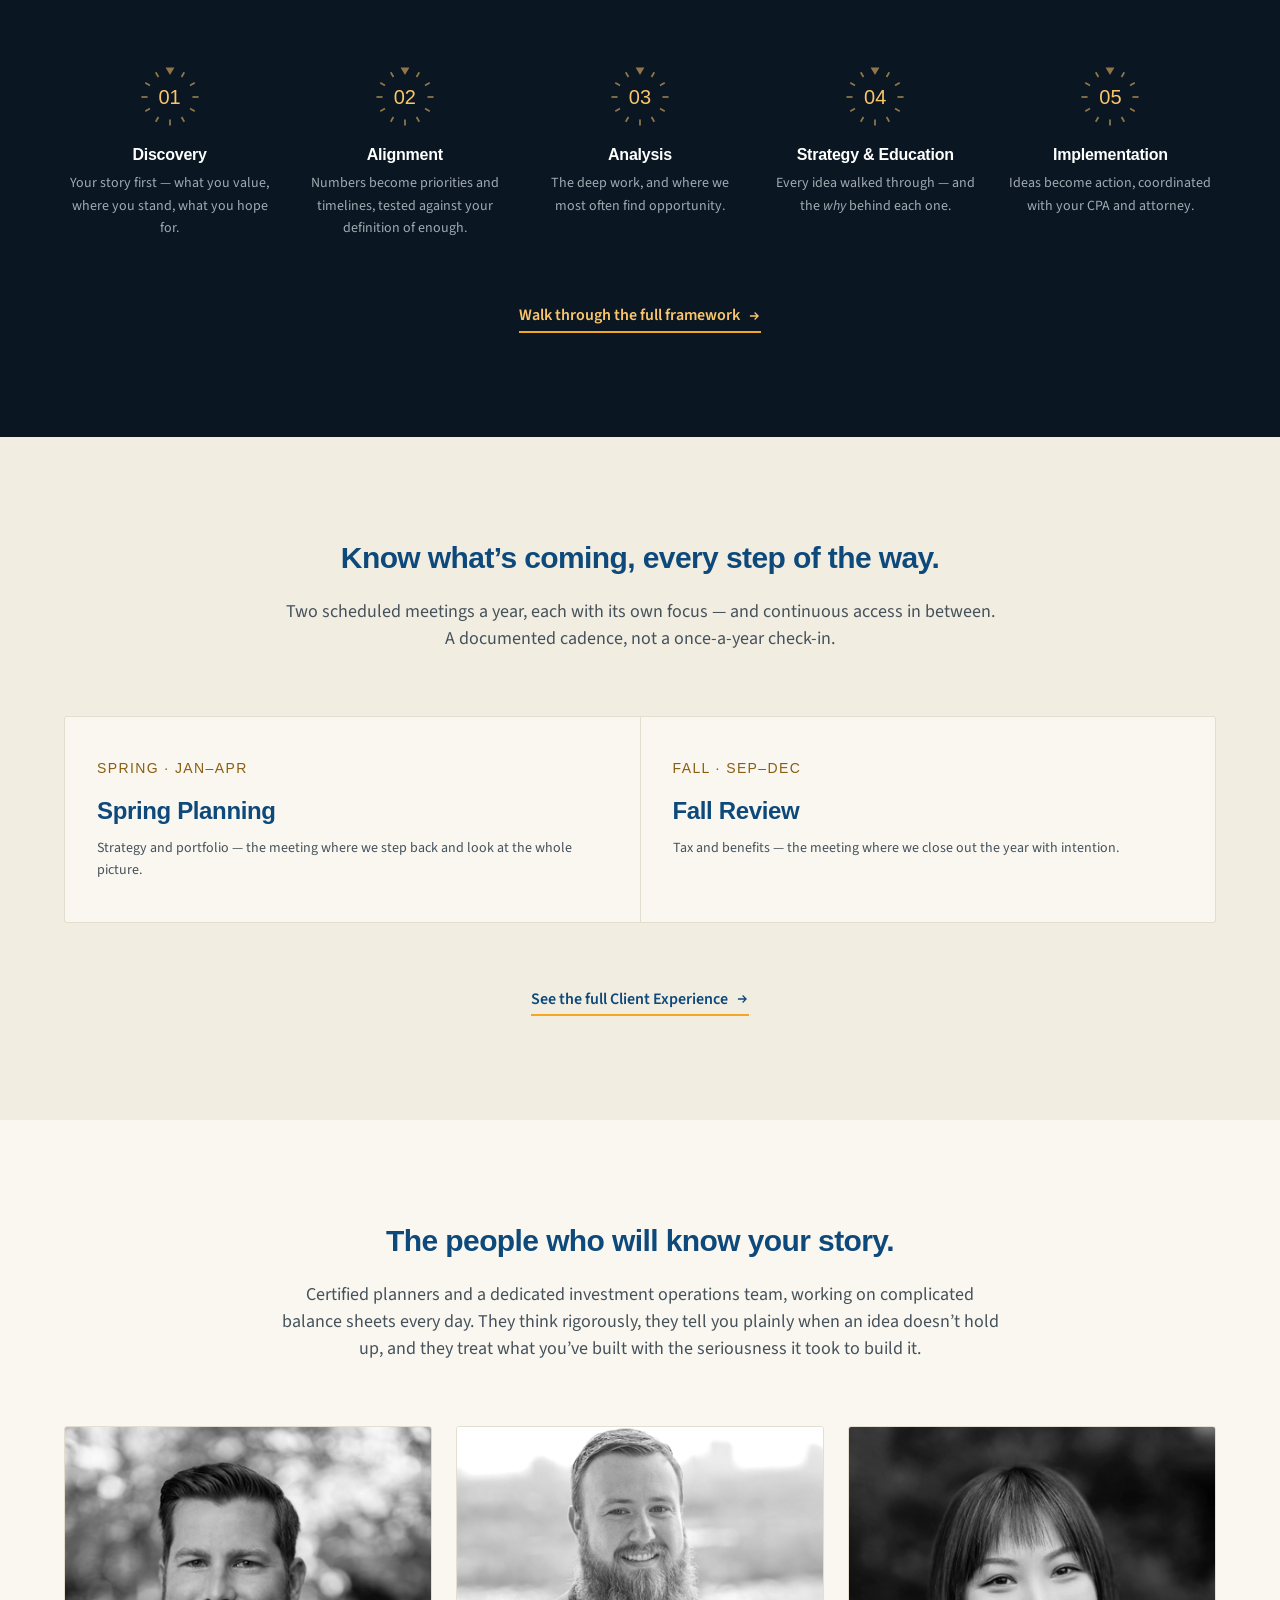
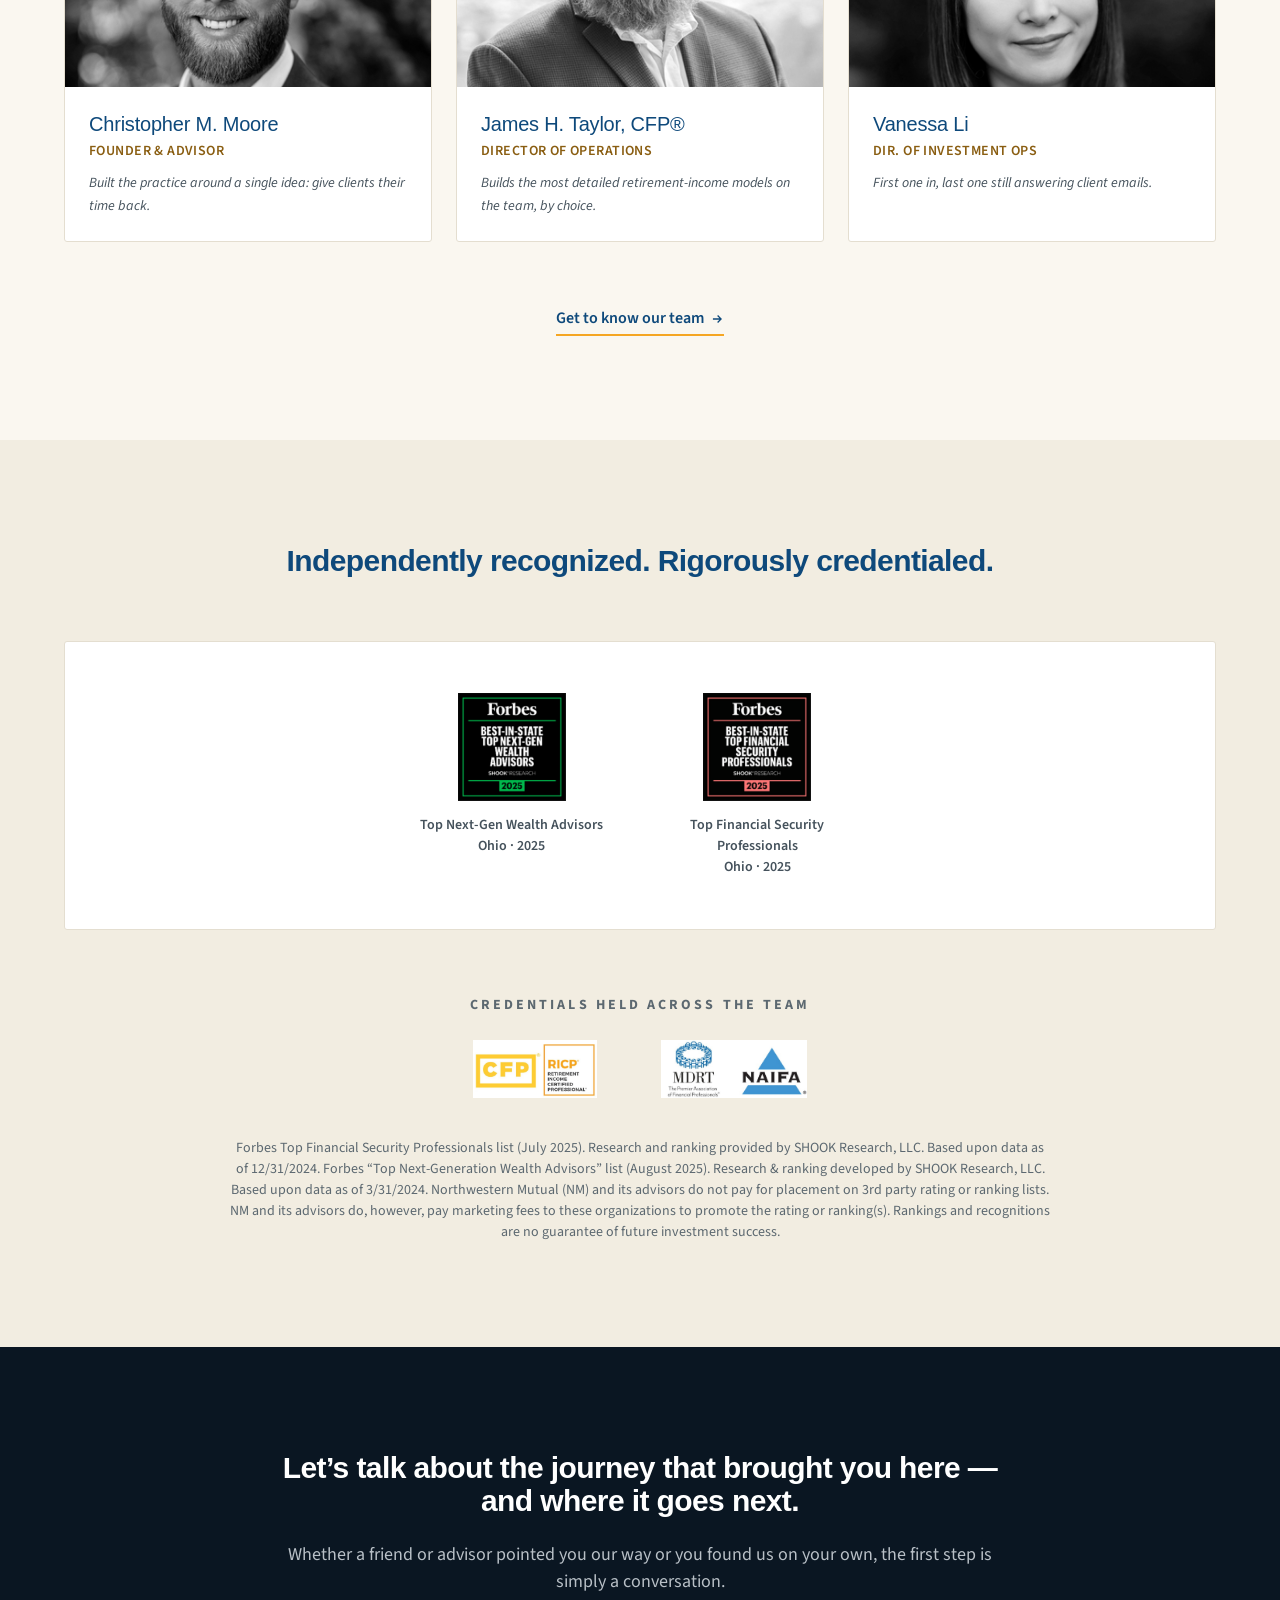
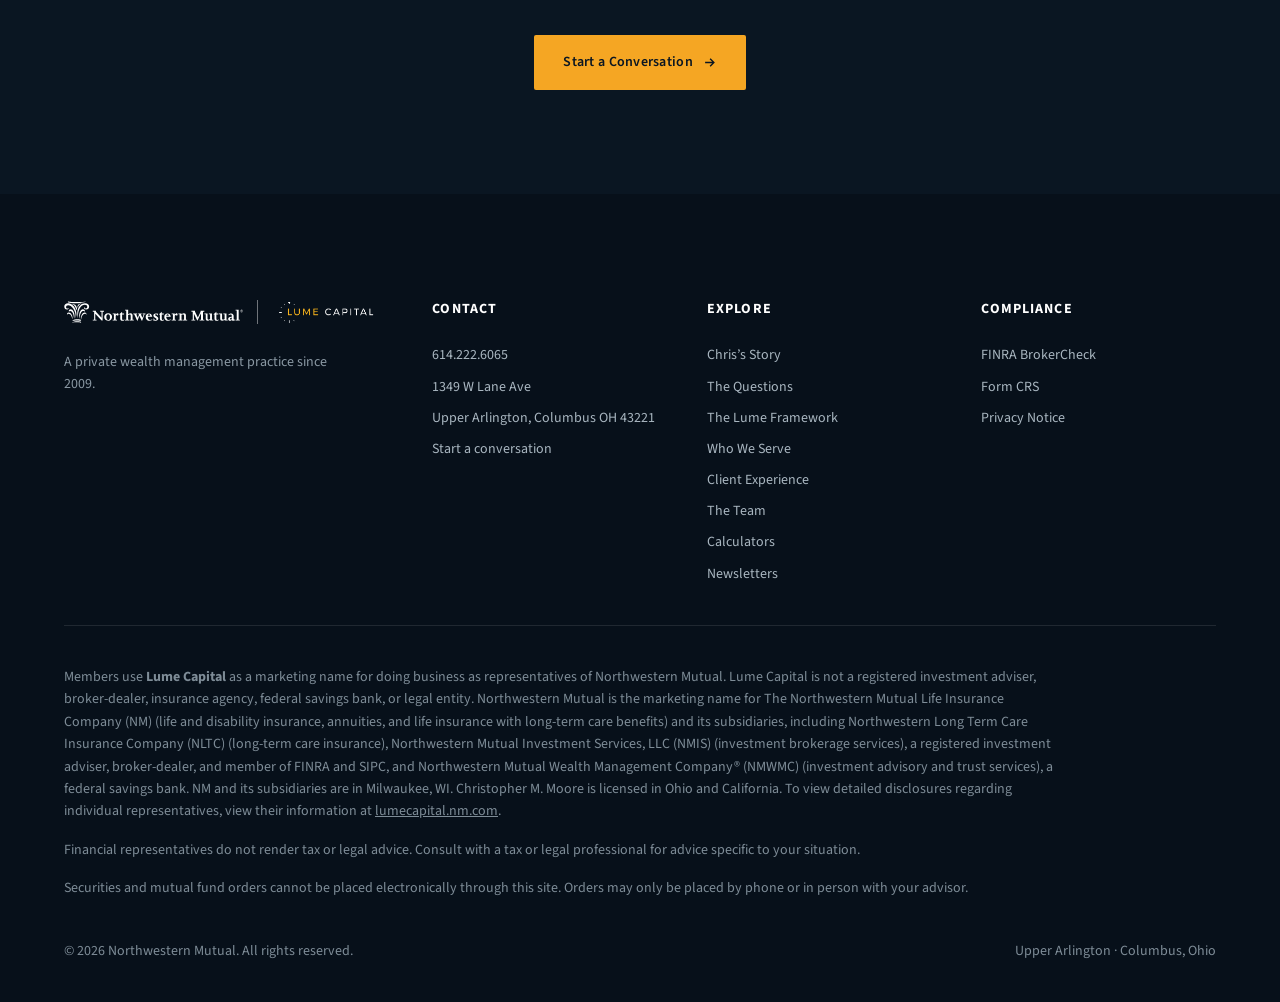
==== commit 8f7a857c: "Add Client Experience and Resources; cut redundancy and decorative numbering Three new pages and a c" ====
--- a/index.html
+++ b/index.html
@@ -4,8 +4,8 @@
 <meta charset="utf-8">
 <meta name="viewport" content="width=device-width, initial-scale=1">
 <meta name="robots" content="noindex, nofollow">
-<title>Lume Capital | Private Wealth Management &middot; Columbus, Ohio</title>
-<meta name="description" content="A private wealth management practice serving Central Ohio since 2009. We help physicians, executives, business owners, and families answer the life questions that money touches.">
+<title>Lume Capital | Private Wealth Management</title>
+<meta name="description" content="A private wealth management practice since 2009. We help physicians, executives, business owners, and families answer the life questions that money touches.">
 <link rel="preconnect" href="https://fonts.googleapis.com">
 <link rel="preconnect" href="https://fonts.gstatic.com" crossorigin>
 <link href="https://fonts.googleapis.com/css2?family=Fraunces:opsz,wght@9..144,500;9..144,600&family=Source+Sans+3:wght@300;400;500;600;700&display=swap" rel="stylesheet">
@@ -43,6 +43,16 @@
     <ul class="nav-links">
       <li><a href="about.html">About</a></li>
       <li><a href="services.html">Services</a></li>
+      <li><a href="client-experience.html">Client Experience</a></li>
+      <li class="nav-has-sub">
+        <a href="calculators.html">Resources
+          <svg class="nav-caret" viewBox="0 0 24 24" fill="none" stroke="currentColor" stroke-width="2.4" aria-hidden="true"><path d="M6 9l6 6 6-6"/></svg>
+        </a>
+        <ul class="nav-sub">
+          <li><a href="calculators.html">Calculators</a></li>
+          <li><a href="newsletters.html">Newsletters</a></li>
+        </ul>
+      </li>
       <li><a href="team.html">Team</a></li>
       <li><a href="contact.html">Contact</a></li>
     </ul>
@@ -62,6 +72,14 @@
     <ul>
       <li><a href="about.html">About</a></li>
       <li><a href="services.html">Services</a></li>
+      <li><a href="client-experience.html">Client Experience</a></li>
+      <li>
+        <span class="drawer-label">Resources</span>
+        <ul class="drawer-sub">
+          <li><a href="calculators.html">Calculators</a></li>
+          <li><a href="newsletters.html">Newsletters</a></li>
+        </ul>
+      </li>
       <li><a href="team.html">Team</a></li>
       <li><a href="contact.html">Contact</a></li>
     </ul>
@@ -85,7 +103,7 @@
     <div class="hero-inner">
       <div class="hero-copy">
         <h1>You spent decades building this life.<br>Let&rsquo;s make sure you get to live it.</h1>
-        <p class="lead">Most people don&rsquo;t come to us with a money problem &mdash; they come with a life question that money touches. We help families across Central Ohio answer it.</p>
+        <p class="lead">Most people don&rsquo;t come to us with a money problem &mdash; they come with a life question that money touches. We help families answer it.</p>
         <div class="hero-cta-row">
           <a href="contact.html" class="btn btn-gold">Start a Conversation
             <svg viewBox="0 0 24 24" fill="none" stroke="currentColor" stroke-width="2.2"><path d="M5 12h14M13 6l6 6-6 6"/></svg>
@@ -127,22 +145,18 @@
       </div>
       <div class="serve-grid is-compact">
         <article class="serve-card">
-          <div class="serve-num">01</div>
           <h3>Physicians &amp; Surgeons</h3>
           <p>Full earning power arrives late, all at once, after a decade of training and debt. Your plan has to move fast and protect what took so long to build.</p>
         </article>
         <article class="serve-card">
-          <div class="serve-num">02</div>
           <h3>Executives &amp; Equity Compensation</h3>
           <p>RSUs, options, and concentrated stock create wealth and risk in the same breath. We help you diversify and plan around it deliberately.</p>
         </article>
         <article class="serve-card">
-          <div class="serve-num">03</div>
           <h3>Business Owners</h3>
           <p>Your balance sheet and your business are tangled together. We separate personal wealth from enterprise risk and plan toward the exit.</p>
         </article>
         <article class="serve-card">
-          <div class="serve-num">04</div>
           <h3>Multigenerational Families</h3>
           <p>Wealth that outlasts a single lifetime raises a different set of questions &mdash; about heirs, structures, and the values that travel with the money.</p>
         </article>
@@ -170,7 +184,7 @@
         </div>
         <div class="story-copy">
           <h2>Why I do what I&nbsp;do.</h2>
-          <p style="margin-top:var(--space-md);">When people ask why I became a financial advisor, I don&rsquo;t think about markets or investments. I think about my parents in the bleachers at my soccer games.</p>
+          <p style="margin-top:var(--space-md);">When people ask why I became a financial advisor, I don&rsquo;t think about markets or investments. I think about my parents.</p>
           <p style="margin-top:var(--space-sm);">They didn&rsquo;t talk much about money. Instead, they showed me what it was <em>for</em>: being at the games, taking the trips, making being together the priority.</p>
           <blockquote>&ldquo;Wealth matters &mdash; but it&rsquo;s not the goal. The goal is using it to build a meaningful life, be there for the people you love, and leave things better than you found them.&rdquo;</blockquote>
           <div class="sig">
@@ -195,7 +209,7 @@
   <section id="framework-teaser" class="ink-section blueprint">
     <div class="container" style="position:relative;z-index:1;">
       <div class="section-head center">
-        <h2>How the work actually&nbsp;goes.</h2>
+        <h2>Our Process: The Lume Framework</h2>
         <p class="lead">Five stages, starting with your life questions and never with a product &mdash; then a team that keeps the plan current as your life changes.</p>
       </div>
       <div class="steps is-compact">
@@ -233,6 +247,38 @@
     </div>
   </section>
 
+  <!-- ===================================================== CLIENT EXPERIENCE, CONDENSED
+       TWM Multi-Item Content 4 — 2-column text, condensed. Home is a hub: every band
+       previews an interior page and ends in a link to it. The framework band above
+       answers "how does the work go"; this one answers the question straight after it,
+       "and when does any of that actually happen to me". paper-2 keeps the page's
+       ink → paper-2 → paper → paper-2 → ink alternation intact. -->
+  <section id="experience-teaser" style="background:var(--paper-2);">
+    <div class="container">
+      <div class="section-head center">
+        <h2>Know what&rsquo;s coming, every step of the&nbsp;way.</h2>
+        <p class="lead">Two scheduled meetings a year, each with its own focus &mdash; and continuous access in between. A documented cadence, not a once-a-year check-in.</p>
+      </div>
+      <div class="serve-grid is-compact">
+        <article class="serve-card">
+          <div class="serve-num">SPRING &middot; JAN&ndash;APR</div>
+          <h3>Spring Planning</h3>
+          <p>Strategy and portfolio &mdash; the meeting where we step back and look at the whole picture.</p>
+        </article>
+        <article class="serve-card">
+          <div class="serve-num">FALL &middot; SEP&ndash;DEC</div>
+          <h3>Fall Review</h3>
+          <p>Tax and benefits &mdash; the meeting where we close out the year with intention.</p>
+        </article>
+      </div>
+      <div class="band-more">
+        <a href="client-experience.html" class="textlink">See the full Client Experience
+          <svg viewBox="0 0 24 24" fill="none" stroke="currentColor" stroke-width="2.2"><path d="M5 12h14M13 6l6 6-6 6"/></svg>
+        </a>
+      </div>
+    </div>
+  </section>
+
   <!-- ===================================================== TEAM SNIPPET
        TWM Team 3 with fewer members selected. Photo, name and role only — no contact
        details and no bios, both of which belong on the Team page itself. -->
@@ -240,7 +286,7 @@
     <div class="container">
       <div class="section-head center">
         <h2>The people who will know your&nbsp;story.</h2>
-        <p class="lead">Not a rotating cast, and not a call queue. The same dedicated group year after year &mdash; people who know your situation without being briefed.</p>
+        <p class="lead">Certified planners and a dedicated investment operations team, working on complicated balance sheets every day. They think rigorously, they tell you plainly when an idea doesn&rsquo;t hold up, and they treat what you&rsquo;ve built with the seriousness it took to build it.</p>
       </div>
       <div class="team-grid">
         <article class="team-card">
@@ -249,7 +295,7 @@
         </article>
         <article class="team-card">
           <img src="james-taylor-pic.jpg" alt="James H. Taylor, CFP, Director of Operations">
-          <div class="team-info"><h4>James H. Taylor, CFP&reg;</h4><p class="team-role">Director of Operations</p><p class="team-note">Runs Central Ohio&rsquo;s most detailed retirement-income models, by choice.</p></div>
+          <div class="team-info"><h4>James H. Taylor, CFP&reg;</h4><p class="team-role">Director of Operations</p><p class="team-note">Builds the most detailed retirement-income models on the team, by choice.</p></div>
         </article>
         <article class="team-card">
           <img src="vanessa-pic.jpg" alt="Vanessa Li, Director of Investment Operations">
@@ -290,12 +336,29 @@
         <img src="CFP-logo.jpeg" alt="CFP Certified Financial Planner and RICP Retirement Income Certified Professional certification marks">
         <img src="MDRT-logo.jpeg" alt="MDRT and NAIFA membership marks">
       </div>
-      <!-- The disclosure must name a data date for every award shown, so awards and
-           disclosure move together. Both dates below come from Lume's approved collateral.
-           The supplied composite also held a 2024 Top Financial Security Professionals
-           badge — the prior year of the same award as the 2025 one — deliberately not
-           used, so no unsourced data date is published here. -->
-      <p class="disclosure">Northwestern Mutual and its advisors do not pay for placement on third-party rating or ranking lists but do pay marketing fees to promote their inclusion. Forbes Top Financial Security Professionals (2025) based on data as of 12/31/24; Forbes Top Next-Generation Wealth Advisors (2025) based on data as of 3/31/24. Research and ranking by SHOOK Research, LLC. Rankings are no guarantee of future investment success.</p>
+      <!-- Reproduced from the disclosure on Lume's current live site rather than
+           paraphrased — approved regulated copy is quoted, not edited. Two deliberate
+           departures, both narrowing rather than adding: the live version reads
+           "list (July 2025.2024)", a malformed date that appears to cover both the 2025
+           and 2024 Top Financial Security Professionals lists with a single data date;
+           only the 2025 badge is shown here, so it resolves to (July 2025). And "Shook"
+           is normalised to "SHOOK", which is how the same sentence spells it twice.
+
+           COMPLIANCE FLAG: the badge artwork for BOTH awards reads "BEST-IN-STATE", and
+           the accompanying body copy on the live site says "in the state of Ohio" — but
+           this approved disclosure names the lists WITHOUT "Best-in-State". That is a
+           discrepancy in the source copy, not one introduced here, and it is not ours to
+           silently correct. Raise it with NM: either the disclosure should name the
+           Best-in-State lists, or the badges are the wrong artwork. Until it is
+           resolved, "Ohio" stays on both captions and in the trust bar above — dropping
+           it from a state ranking would overstate the award.
+
+           The supplied composite also held a 2024 Best-in-State Top Financial Security
+           Professionals badge. Still not used: the live disclosure publishes only one
+           data date for that list, and whether it covers the 2024 list too is exactly
+           what the malformed date makes unclear. Every award shown must carry an
+           unambiguous data date. -->
+      <p class="disclosure">Forbes Top Financial Security Professionals list (July 2025). Research and ranking provided by SHOOK Research, LLC. Based upon data as of 12/31/2024. Forbes &ldquo;Top Next-Generation Wealth Advisors&rdquo; list (August 2025). Research &amp; ranking developed by SHOOK Research, LLC. Based upon data as of 3/31/2024. Northwestern Mutual (NM) and its advisors do not pay for placement on 3rd party rating or ranking lists. NM and its advisors do, however, pay marketing fees to these organizations to promote the rating or ranking(s). Rankings and recognitions are no guarantee of future investment success.</p>
     </div>
   </section>
 
@@ -326,7 +389,7 @@
           <span class="brand-divider" aria-hidden="true"></span>
           <img src="PNG/2_LumeCapital_FullColor_Reverse_Horizontal.png" alt="Lume Capital" class="brand-lume">
         </div>
-        <p>A private wealth management practice serving Central Ohio since 2009.</p>
+        <p>A private wealth management practice since 2009.</p>
       </div>
       <div class="footer-col">
         <h5>Contact</h5>
@@ -344,8 +407,10 @@
           <li><a href="about.html#questions">The Questions</a></li>
           <li><a href="about.html#framework">The Lume Framework</a></li>
           <li><a href="services.html#serve">Who We Serve</a></li>
-          <li><a href="services.html#capabilities">Capabilities</a></li>
+          <li><a href="client-experience.html">Client Experience</a></li>
           <li><a href="team.html">The Team</a></li>
+          <li><a href="calculators.html">Calculators</a></li>
+          <li><a href="newsletters.html">Newsletters</a></li>
         </ul>
       </div>
       <div class="footer-col">
--- a/lume.css
+++ b/lume.css
@@ -208,6 +208,47 @@
   }
   nav ul.nav-links a:hover { color: #fff; }
   nav ul.nav-links a:hover::after { width: 100%; }
+  /* ---- Resources dropdown -------------------------------------------------
+     The site's only nav submenu, and still no JavaScript: hover opens it, and
+     :focus-within opens it for keyboard users. The closed state is opacity +
+     pointer-events rather than display:none or visibility:hidden, because both of
+     those make the links unfocusable — Tab would skip straight past the submenu and
+     a keyboard user could never reach Newsletters. The parent is a real link to
+     Calculators as well, so the menu is never the only way in.
+
+     TWM FLAG: whether the TWM nav component supports a second level at all is
+     unconfirmed — this is the one piece of chrome here with no equivalent already
+     proven elsewhere on the site. See README, Known gaps. */
+  .nav-has-sub { position: relative; }
+  .nav-has-sub > a { display: inline-flex; align-items: center; gap: 0.32rem; }
+  .nav-caret { width: 12px; height: 12px; flex: none; transition: transform .16s ease; }
+  .nav-has-sub:hover .nav-caret,
+  .nav-has-sub:focus-within .nav-caret { transform: rotate(180deg); }
+
+  .nav-sub {
+    position: absolute; top: calc(100% + 0.6rem); left: -0.9rem; z-index: 10;
+    min-width: 190px; padding: 0.35rem 0;
+    background: var(--ink-2); border: 1px solid var(--ink-line); border-radius: 3px;
+    box-shadow: 0 18px 40px -20px rgba(0,0,0,0.65);
+    list-style: none; display: flex; flex-direction: column;
+    opacity: 0; pointer-events: none; transform: translateY(-5px);
+    transition: opacity .16s ease, transform .16s ease;
+  }
+  /* Bridges the gap between the nav item and the panel so the menu doesn't close
+     while the pointer travels down to it. */
+  .nav-sub::before { content: ""; position: absolute; top: -0.7rem; left: 0; right: 0; height: 0.7rem; }
+  .nav-has-sub:hover .nav-sub,
+  .nav-has-sub:focus-within .nav-sub { opacity: 1; pointer-events: auto; transform: none; }
+
+  nav ul.nav-links .nav-sub a {
+    display: block; padding: 0.5rem 0.9rem;
+    color: rgba(255,255,255,0.86); white-space: nowrap;
+  }
+  /* The gold underline sweep marks top-level items; inside the panel it would read as
+     a second, competing hover state. */
+  nav ul.nav-links .nav-sub a::after { display: none; }
+  nav ul.nav-links .nav-sub a:hover { color: #fff; background: rgba(255,255,255,0.06); }
+
   .nav-cta { display: flex; align-items: center; gap: var(--space-sm); flex: none; }
   /* Hairline between the nav links and the utility cluster: without it the phone number
      sits close enough to "Team" to read as a sixth nav item rather than a way to call. */
@@ -221,20 +262,31 @@
   .mobile-drawer.open { display: flex; }
   .mobile-drawer ul { list-style: none; display: flex; flex-direction: column; gap: var(--space-sm); }
   .mobile-drawer a { font-size: var(--text-body); font-weight: 600; color: #fff; }
+  /* No hover on touch, so the drawer has no dropdown — Resources is a group label with
+     its two pages already open beneath it. */
+  .drawer-label {
+    font-size: var(--text-small); font-weight: 700; letter-spacing: var(--tracking-wider);
+    text-transform: uppercase; color: rgba(255,255,255,0.5);
+  }
+  .drawer-sub { padding-left: var(--space-md); margin-top: var(--space-sm); }
+  .mobile-drawer .drawer-sub a { font-size: var(--text-small); color: rgba(255,255,255,0.86); }
   .mobile-contact { display: flex; flex-direction: column; gap: var(--space-sm); padding-top: var(--space-sm); border-top: 1px solid var(--ink-line); }
   .mobile-contact .btn { text-align: center; justify-content: center; }
 
-  /* Six nav items + the two-logo lockup + phone + CTA need roughly 1200px of bar to sit
-     comfortably, so the drawer takes over below 1080px rather than the old 940px — at
-     940px the row overflowed and "Team" collided with the phone number. */
-  @media (max-width: 1080px) {
+  /* The bar is now at its documented ceiling: six primary items, and two of them —
+     "Client Experience" and "Resources" — are long. Together with the two-logo lockup,
+     the phone and the CTA that is roughly 1170px of content in a 1200px container, so
+     the drawer takes over below 1120px rather than the old 1080px. (It was 940px before
+     the fifth item, where the row overflowed and "Team" collided with the phone.)
+     A seventh primary item does not fit; anything further belongs under a submenu. */
+  @media (max-width: 1120px) {
     nav ul.nav-links, .nav-cta { display: none; }
     .hamburger { display: block; }
   }
-  /* Between 1081px and the full 1200px container there is room, but not slack — pull the
-     gaps and the phone in rather than letting anything touch. */
-  @media (min-width: 1081px) and (max-width: 1259px) {
-    nav ul.nav-links { gap: 1rem; }
+  /* Between 1121px and the full container there is room, but no slack — pull the gaps
+     and drop the phone rather than letting anything touch. */
+  @media (min-width: 1121px) and (max-width: 1319px) {
+    nav ul.nav-links { gap: 0.9rem; }
     .nav-cta { gap: var(--space-sm); }
     .nav-phone { display: none; }
     nav { padding-inline: var(--space-sm); }
@@ -442,8 +494,23 @@
   }
   /* TWM: 3-up, not 5-up. No TWM section renders five columns; Sequential Content tops
      out at a 3-column tile format, so the five steps wrap 3 + 2. */
-  .steps { display: grid; grid-template-columns: repeat(3, 1fr); gap: var(--space-xl) var(--space-md); margin-top: var(--space-xl); }
-  .step { text-align: center; position: relative; }
+  /* Six tracks, each tile spanning two — which renders as a 3-column grid, but lets an
+     incomplete final row CENTRE instead of hugging the left with a hole at the end.
+     The framework's five stages previously ran 3 + 2 and left the bottom-right cell
+     empty, which read as a missing sixth stage rather than a finished list.
+
+     TWM FLAG: whether Sequential Content 2 centres an incomplete final row is
+     unconfirmed — most builders left-align. If it cannot, the fallback is the native
+     3 + 2 (delete the two nth-child rules below and set grid-template-columns to
+     repeat(3, 1fr)). Nothing else depends on this. See README, Known gaps. */
+  .steps { display: grid; grid-template-columns: repeat(6, 1fr); gap: var(--space-xl) var(--space-md); margin-top: var(--space-xl); }
+  .step { text-align: center; position: relative; grid-column: span 2; }
+  .steps .step:nth-child(4) { grid-column: 2 / span 2; }
+  .steps .step:nth-child(5) { grid-column: 4 / span 2; }
+  /* The condensed homepage variant runs all five in one row, so it opts out entirely. */
+  .steps.is-compact .step,
+  .steps.is-compact .step:nth-child(4),
+  .steps.is-compact .step:nth-child(5) { grid-column: auto; }
   .step-ring { width: 108px; height: 108px; margin: 0 auto var(--space-md); position: relative; display: grid; place-items: center; }
   .step-ring .dial { width: 108px; height: 108px; color: rgba(251,198,107,0.55); position: absolute; inset: 0; }
   .step-ring .step-num { font-family: var(--sans-display); font-size: var(--text-h2); color: var(--gold-soft); font-weight: 500; }
@@ -498,100 +565,154 @@
   .cap-card p { font-size: var(--text-body); }
 
   /* ============================================================= SUCCESS CHANGES THE QUESTIONS
-     Five "statement cards". The QUESTION is all you see at rest — recognition before
-     explanation. Clicking a card reveals the theme (Purpose / Stewardship / Family /
-     Time / Legacy) and how we approach that conversation.
-
-     Built on native <details>/<summary> rather than JS-driven flip cards, deliberately:
-     keyboard- and screen-reader-accessible for free, works with JS disabled, and it
-     tolerates the reveals being different lengths (a flip card forces every card to
-     the height of the longest back face).
-
-     TWM: restructured from the original 6-column span grid to a single-column stack,
-     which is what Multi-Item Content 1 (1-Column Accordion) actually renders. Five
-     cards sits inside its nine-accordion maximum. The span arithmetic and the
-     per-breakpoint span resets it required are gone with it. */
-  .q-grid { display: grid; grid-template-columns: 1fr; gap: var(--space-sm); align-items: start; max-width: 900px; margin-inline: auto; }
+     Five "statement cards", question and answer both visible.
+
+     WAS an accordion (native <details>/<summary>, one column, numbered 01–05). Three
+     problems with that: nothing signalled the cards were clickable, so the answers read
+     as missing rather than hidden; the numbers implied a ranking or sequence that does
+     not exist — these are five kinds of question, not five steps; and the single column
+     made a short list feel like a long one. Now a 2-column grid with nothing concealed.
+     Hierarchy is carried by type size, not by a control: the question is large, italic
+     and navy, the answer is body text beneath its theme label.
+
+     TWM: 2-column text — Multi-Item Content 4, the same section type as Who We Serve.
+     Five cards wrap 2 + 2 + 1, so the fifth spans the full row rather than sitting
+     alone beside a gap. */
+  .q-grid { display: grid; grid-template-columns: repeat(2, 1fr); gap: var(--space-md); align-items: start; }
   .q-card {
-    position: relative; overflow: hidden;
+    position: relative;
     background: var(--surface); border: 1px solid var(--line); border-radius: 4px;
+    border-top: 3px solid var(--navy);
     box-shadow: 0 16px 36px -26px rgba(14,73,123,0.40);
+    padding: var(--space-lg);
     transition: box-shadow .18s ease, border-color .18s ease;
   }
-  .q-card:hover { box-shadow: 0 26px 48px -24px rgba(14,73,123,0.45); border-color: var(--gold); }
-  .q-card[open] { border-color: var(--gold); box-shadow: 0 26px 48px -24px rgba(14,73,123,0.45); }
-
-  .q-card > summary {
-    list-style: none; cursor: pointer;
-    padding: var(--space-lg);
-    display: flex; flex-direction: column; gap: var(--space-md);
-  }
-  .q-card > summary::-webkit-details-marker { display: none; }
-  .q-card > summary::marker { content: ""; }
-  .q-card > summary:focus-visible { outline: 2px solid var(--navy); outline-offset: -4px; }
-
-  /* Number badge: the Lume dial forms the border, with a serif numeral accent inside. */
-  .q-num { position: relative; flex: none; width: 66px; height: 66px; display: grid; place-items: center; }
-  .q-num .dial { position: absolute; inset: 0; width: 66px; height: 66px; color: var(--gold); }
-  .q-numtext {
-    position: relative; z-index: 1;
-    font-family: var(--font-num); font-size: var(--text-h3); font-weight: 600; line-height: 1;
-    color: var(--navy); font-variant-numeric: lining-nums;
-  }
+  .q-card:hover { box-shadow: 0 26px 48px -24px rgba(14,73,123,0.45); border-top-color: var(--gold); }
+  /* The fifth question has no partner, so it takes the whole row instead of leaving one. */
+  .q-card:last-child { grid-column: 1 / -1; }
+
   .q-text {
-    position: relative; z-index: 1;
     font-family: var(--sans-display); font-size: var(--text-h3); font-style: italic;
     line-height: var(--leading-snug); color: var(--navy); font-weight: 500; letter-spacing: -0.01em;
-    /* Reserve a set number of question lines so CLOSED cards in a row share a baseline
-       instead of ending raggedly. Deliberately in em rather than px: the questions
-       re-wrap when licensed Akzidenz-Grotesk replaces the local Helvetica/Arial
-       fallback, and a pixel height would then be wrong. It is only a floor — a longer
-       question still grows its own card. The wide row-2 cards need one line fewer. */
-    min-height: calc(4 * var(--leading-snug) * 1em);
-  }
-  .q-card:nth-of-type(4) .q-text,
-  .q-card:nth-of-type(5) .q-text { min-height: calc(3 * var(--leading-snug) * 1em); }
-
-  /* Open/close affordance — a + that becomes a − */
-  .q-toggle { position: absolute; top: var(--space-lg); right: var(--space-lg); width: 20px; height: 20px; }
-  .q-toggle::before, .q-toggle::after {
-    content: ""; position: absolute; background: var(--gold-deep);
-    transition: transform .22s ease, opacity .22s ease;
-  }
-  .q-toggle::before { left: 0; top: 50%; width: 100%; height: 2px; margin-top: -1px; }
-  .q-toggle::after  { top: 0; left: 50%; height: 100%; width: 2px; margin-left: -1px; }
-  .q-card[open] .q-toggle::after { transform: rotate(90deg); opacity: 0; }
-
-  .q-reveal { padding: 0 var(--space-lg) var(--space-lg); }
-  .q-reveal::before { content: ""; display: block; height: 1px; background: var(--line); margin-bottom: var(--space-md); }
+  }
+  /* Hairline between the question and its answer — the same separator the reveal used
+     to draw, kept now that the two sit permanently in one card. */
   .q-label {
     display: block; font-size: var(--text-small); font-weight: 700;
     letter-spacing: var(--tracking-wider); text-transform: uppercase;
     color: var(--gold-deep); margin-bottom: 0.6rem;
-  }
-  .q-reveal p { font-size: var(--text-body); }
-  .q-reveal p + p { margin-top: 0.7rem; }
-  .q-card[open] .q-reveal { animation: qIn .3s ease both; }
-  @keyframes qIn { from { opacity: 0; transform: translateY(-6px); } to { opacity: 1; transform: none; } }
+    padding-top: var(--space-md); margin-top: var(--space-md);
+    border-top: 1px solid var(--line);
+  }
+  .q-answer { font-size: var(--text-body); }
+  .q-answer + .q-answer { margin-top: 0.7rem; }
 
   .q-close { max-width: 760px; margin: var(--space-xl) auto 0; text-align: center; font-size: var(--text-accent); line-height: var(--leading-normal); color: var(--slate); }
   .q-close b { color: var(--gold-deep); font-weight: 600; }
   /* Compliance: these are composite questions, not client testimonials. */
   .q-note { max-width: 760px; margin: var(--space-md) auto 0; text-align: center; font-size: var(--text-small); color: var(--slate-muted); line-height: var(--leading-normal); }
 
+  /* ============================================================= PROPOSED ADDITIONS
+     Everything from here to the end of this block is new for the Client Experience
+     page. Nothing else on the site uses it; merging it changes no existing rule. */
+
+  /* ============================================================= SERVICE CALENDAR
+     Client Experience > "What happens, and when" — the only net-new component on the
+     site. Deliberately NOT an accordion: these 34 rows are the page's proof, so they
+     render open and nothing of value sits behind a click. Group chrome mirrors
+     .cap-card so the discipline tiles and the calendar read as one family, and the
+     season pills are modelled on .credmarks span. */
+  .cal-stack { display: flex; flex-direction: column; gap: var(--space-lg); }
+  .cal-group {
+    background: var(--surface); border: 1px solid var(--line);
+    border-top: 3px solid var(--navy); border-radius: 3px; padding: var(--space-lg);
+  }
+  .cal-group-head {
+    display: flex; align-items: center; gap: var(--space-md);
+    padding-bottom: var(--space-md); margin-bottom: var(--space-md);
+    border-bottom: 1px solid var(--line);
+  }
+  /* .q-label carries a separator rule and spacing for the question cards on About;
+     here it is a plain subtitle in a flex head that owns its own spacing. */
+  .cal-group-head .q-label {
+    margin: 0.15rem 0 0; padding-top: 0; border-top: none;
+  }
+  .cal-name { font-family: var(--sans-display); font-size: var(--text-h3); color: var(--navy); }
+
+  .cal-list { list-style: none; margin: 0; }
+  .cal-item {
+    display: grid; grid-template-columns: 1fr auto auto;
+    align-items: center; gap: 0.4rem var(--space-md);
+    padding: 0.7rem 0; border-top: 1px solid var(--line);
+  }
+  .cal-item:first-child { border-top: none; padding-top: 0; }
+  .cal-item-name { font-size: var(--text-body); color: var(--ink-text); }
+  .cal-freq {
+    font-size: var(--text-small); color: var(--slate-muted);
+    letter-spacing: 0.03em; white-space: nowrap;
+  }
+
+  /* Three pills per row, always in EY/MY/YE order; .is-on marks the ones that apply.
+     The off state stays visible rather than blank so every row reads as the same
+     three-season scale. Screen readers get the .sr-only line instead — .cal-tags
+     itself is aria-hidden, since "EY MY YE" announced 34 times says nothing. */
+  .cal-tags { display: flex; gap: 0.35rem; }
+  .cal-tag {
+    font-size: var(--text-small); font-weight: 700; letter-spacing: 0.04em;
+    padding: 0.22rem 0.5rem; border-radius: 2px;
+    border: 1px solid var(--line-cool); color: var(--slate-muted);
+  }
+  .cal-tag.is-on {
+    border-color: var(--gold); background: rgba(245,166,35,0.14); color: var(--gold-deep);
+  }
+
+  .cal-legend {
+    display: flex; flex-wrap: wrap; justify-content: center; gap: var(--space-md);
+    margin-top: var(--space-lg); font-size: var(--text-small); color: var(--slate-muted);
+  }
+  .cal-legend b { color: var(--navy); font-weight: 700; letter-spacing: 0.04em; }
+
+  /* No visually-hidden helper existed before this page; the flip cards use a hidden
+     checkbox, which is a control, not a reusable text utility. */
+  .sr-only {
+    position: absolute; width: 1px; height: 1px; padding: 0; margin: -1px;
+    overflow: hidden; clip-path: inset(50%); white-space: nowrap; border: 0;
+  }
+  /* ============================================================= RESOURCE LINK LISTS
+     Calculators. Deliberately plain: a category heading over a list of links, no card
+     chrome, no icons, no counts. These are utilities a client came looking for, not
+     something to be sold — the restraint IS the treatment. Borrows the gold top rule
+     from .pillar so the columns read as part of the same family.
+
+     TWM: 3-column text — Multi-Item Content 7. Six categories fill 3 + 3 exactly. */
+  .res-grid { display: grid; grid-template-columns: repeat(3, 1fr); gap: var(--space-xl) var(--space-lg); }
+  .res-group { border-top: 2px solid var(--gold); padding-top: var(--space-md); }
+  .res-group h3 { font-size: var(--text-h4); margin-bottom: var(--space-md); }
+  .res-list { list-style: none; display: flex; flex-direction: column; gap: 0.7rem; }
+  .res-list a {
+    font-size: var(--text-body); color: var(--slate); line-height: var(--leading-snug);
+    border-bottom: 1px solid transparent; transition: color .16s ease, border-color .16s ease;
+  }
+  .res-list a:hover { color: var(--navy); border-bottom-color: var(--gold); }
+
+  /* ========================================================= END PROPOSED ADDITIONS */
+
   /* ============================================================= THE FOUR PILLARS
      Firm-voice answer to the client-voice questions above. Deliberately NOT card
      chrome — a gold rule over each column keeps it editorial and distinct from
      both the question cards and the Who We Serve grid. */
-  /* TWM: 3-up. Multi-Item text sections are 3-column, so the four pillars wrap 3 + 1. */
-  .pillar-grid { display: grid; grid-template-columns: repeat(3, 1fr); gap: var(--space-lg) var(--space-md); }
+  /* Single column, constrained to a readable measure. WAS 3-up, which wrapped 3 + 1 and
+     left a gap, and each pillar carried a numbered dial badge — but four commitments are
+     not a sequence, and numbering them implied a rank they do not have. Stacked full-width
+     rows let each principle be read as a statement rather than scanned as a tile.
+
+     TWM: 1-column text. Same always-expanded Multi-Item Content 1 question as the service
+     calendar on Client Experience — see README, Known gaps. */
+  .pillar-grid {
+    display: grid; grid-template-columns: 1fr; gap: var(--space-lg);
+    max-width: 820px; margin-inline: auto;
+  }
   .pillar { border-top: 2px solid var(--gold); padding-top: var(--space-md); }
-  .p-num { position: relative; width: 52px; height: 52px; display: grid; place-items: center; margin-bottom: var(--space-sm); }
-  .p-num .dial { position: absolute; inset: 0; width: 52px; height: 52px; color: var(--gold); }
-  .p-numtext {
-    position: relative; z-index: 1; font-family: var(--font-num); font-size: var(--text-body);
-    font-weight: 600; line-height: 1; color: var(--navy); font-variant-numeric: lining-nums;
-  }
   .pillar h3 { margin-bottom: 0.4rem; }
   .p-imperative {
     font-family: var(--sans-display); font-size: var(--text-accent); font-style: italic;
@@ -711,56 +832,54 @@
     background: var(--surface); border: 1px solid var(--line); border-radius: 3px;
     overflow: hidden; display: flex; flex-direction: column;
   }
-  .flip-back { transform: rotateY(180deg); padding: var(--space-md) var(--space-md) 0; }
-  /* Shorter portrait on the flip card than on the homepage snippet: the front face has a
-     fixed height to share with the name, role, note and contact block, and at 260px the
-     trigger could fall past the clipped bottom edge on the longer cards. */
-  .team-card.is-flip .flip-front img { height: 210px; flex: none; }
+  .flip-front { transform: rotateY(0deg); }
+  .flip-back { transform: rotateY(180deg); }
+  /* Shorter portrait than the homepage snippet: the front face has a fixed height to
+     share with the name, role, note, contact block AND the trigger row below them. */
+  .team-card.is-flip .flip-front img { height: 200px; flex: none; }
   .flip-front .team-info { flex: 1 1 auto; display: flex; flex-direction: column; min-height: 0; }
   .flip-front .team-note { flex: 0 1 auto; overflow: hidden; }
-  /* Contact links sit ABOVE the full-face trigger so they stay independently clickable. */
-  .flip-front .team-contact { margin-top: auto; position: relative; z-index: 2; }
-
-  /* The whole face is the trigger — this is a card being turned over, not a control being
-     pressed. The visible cue is pinned to the face rather than sitting in the content
-     flow, so it can never be pushed out of the clipped area by a long name or role. */
+  .flip-front .team-contact { margin-top: auto; }
+
+  /* FRONT trigger: a constrained text link in its own reserved row at the foot of the
+     card. It previously overlaid the entire face, which put it directly on top of the
+     contact block — and since those links sat above it, clicking the cue on a card whose
+     email fell under it fired the mailto instead of flipping. Nothing overlaps now. */
   .flip-btn {
-    position: absolute; inset: 0; z-index: 1; cursor: pointer;
-    display: flex; align-items: flex-end; justify-content: flex-end;
-    padding: var(--space-md); font-size: 0;
-  }
-  .flip-btn span {
-    display: inline-flex; align-items: center; gap: 0.4rem;
+    flex: none; display: block; cursor: pointer;
+    padding: 0.75rem var(--space-md);
+    border-top: 1px solid var(--line);
     font-family: var(--sans); font-size: var(--text-small); font-weight: 600;
     color: var(--navy); background: var(--surface);
-    border: 1px solid var(--line); border-radius: 2px; padding: 0.4rem 0.7rem;
-    box-shadow: 0 6px 16px -10px rgba(14,73,123,0.5);
-    transition: color .18s ease, border-color .18s ease;
-  }
-  .flip-btn span::after {
-    content: ""; width: 11px; height: 11px; flex: none;
-    border: 1.6px solid currentColor; border-radius: 50%;
-    border-right-color: transparent; border-bottom-color: transparent;
-    transform: rotate(45deg);
-  }
-  .team-card.is-flip:hover .flip-btn span { color: var(--gold-deep); border-color: var(--gold); }
-  /* Focus ring lives on the cue, since the real control is visually hidden. */
-  .flip-input:focus-visible ~ .flip-inner .flip-front .flip-btn span { outline: 2px solid var(--navy); outline-offset: 2px; }
-  .flip-back .flip-btn { align-items: flex-start; justify-content: flex-start; }
-  .flip-back h4 { font-family: var(--sans-display); font-size: var(--text-h4); color: var(--navy); font-weight: 500; position: relative; z-index: 2; }
-  /* Scrolls rather than growing the card — bios run one paragraph to three, and a flip
-     commits every card in the row to one height. z-index keeps it above the face trigger
-     so the scrollbar stays usable. */
-  .flip-back-body {
-    flex: 1 1 auto; overflow-y: auto; min-height: 0;
-    margin-top: 0.6rem; padding-right: 0.35rem; padding-bottom: 3.2rem;
-    position: relative; z-index: 2;
-  }
+    transition: color .18s ease, background .18s ease;
+  }
+  .flip-btn:hover { color: var(--gold-deep); background: var(--paper); }
+  .flip-input:focus-visible ~ .flip-inner .flip-btn { outline: 2px solid var(--navy); outline-offset: -2px; }
+
+  /* BACK: the whole face is the label, so clicking anywhere turns the card back — no
+     separate button. It is also the scroll container, which is why the bio content sits
+     inside it rather than beside it. */
+  .flip-back-face {
+    position: absolute; inset: 0; display: block; cursor: pointer;
+    overflow-y: auto; padding: var(--space-md);
+  }
+  .flip-back h4 { font-family: var(--sans-display); font-size: var(--text-h4); color: var(--navy); font-weight: 500; }
+  .flip-back-body { margin-top: 0.6rem; }
   .flip-back-body p { font-size: var(--text-small); color: var(--slate); }
   .flip-back-body p + p { margin-top: 0.6rem; }
   .flip-back-body .lic {
     margin-top: 0.75rem; padding-top: 0.6rem; border-top: 1px solid var(--line);
     color: var(--slate-muted);
+  }
+
+  /* Safety net: if an engine cannot do 3D, the flip degrades to a plain face swap rather
+     than a card that appears to do nothing when clicked. */
+  @supports not (transform-style: preserve-3d) {
+    .flip-inner { transition: none; }
+    .flip-front, .flip-back { transform: none; backface-visibility: visible; }
+    .flip-back { display: none; }
+    .flip-input:checked ~ .flip-inner .flip-front { display: none; }
+    .flip-input:checked ~ .flip-inner .flip-back { display: flex; }
   }
 
   /* ============================================================= RECOGNITION / COMMUNITY
@@ -847,7 +966,6 @@
   @media (prefers-reduced-motion: reduce) {
     /* The flip still works — it just swaps faces instantly instead of rotating. */
     .flip-inner { transition: none; }
-    .q-card[open] .q-reveal { animation: none; }
     .q-card, .q-card:hover { transition: none; transform: none; }
     html { scroll-behavior: auto; }
   }
@@ -857,16 +975,18 @@
     .story-grid, .contact-grid { grid-template-columns: 1fr; }
     .story-media { order: -1; }
     .story-media img { height: 440px; }
+    /* Two up, and the centring offsets come off with the six-track grid that needed
+       them — otherwise stages 04 and 05 would be pushed off the second row. */
     .steps { grid-template-columns: 1fr 1fr; gap: var(--space-lg); }
+    .steps .step,
+    .steps .step:nth-child(4),
+    .steps .step:nth-child(5) { grid-column: auto; }
     .step::after { display: none; }
     .cap-grid { grid-template-columns: 1fr 1fr; }
     .team-grid { grid-template-columns: 1fr 1fr; }
+    .res-grid { grid-template-columns: 1fr 1fr; }
     .footer-top { grid-template-columns: 1fr 1fr; }
-    /* The questions stack is already single-column at every width, so it needs no
-       column override here — only the reserved question height, which stops earning
-       its keep once the cards are full-width. */
-    .q-text { min-height: 0; }
-    .pillar-grid { grid-template-columns: repeat(2, 1fr); }
+    /* Pillars are already a single column at every width. */
     .wm-grid { grid-template-columns: 1fr; }
     /* Narrow viewports have no room for a side-lit scrim — go vertical so the copy
        always sits on the dark end of the gradient. */
@@ -900,9 +1020,17 @@
     .story-media .dial-badge { right: 14px; bottom: 14px; }
   }
   @media (max-width: 620px) {
-    .serve-grid, .cap-grid, .community-grid, .team-grid, .form-grid, .steps, .pillar-grid { grid-template-columns: 1fr; }
+    .serve-grid, .cap-grid, .community-grid, .team-grid, .form-grid, .steps, .pillar-grid, .res-grid { grid-template-columns: 1fr; }
     .serve-grid.is-compact { grid-template-columns: 1fr; }
+    /* Question cards stack; the fifth no longer needs its full-row span. */
+    .q-grid { grid-template-columns: 1fr; }
+    .q-card:last-child { grid-column: auto; }
     .steps.is-compact { grid-template-columns: 1fr 1fr; }
+    /* Calendar rows: activity name takes its own line, then frequency and the season
+       pills share the one below rather than stacking into three separate rows. */
+    .cal-item { grid-template-columns: 1fr auto; }
+    .cal-item-name { grid-column: 1 / -1; }
+    .cal-group { padding: var(--space-md); }
     /* Single column — nothing left to align against, so stop reserving the second line. */
     .p-imperative { min-height: 0; }
     /* Trust line: stacked and centered. Lives in the proof band now, not the hero. */
